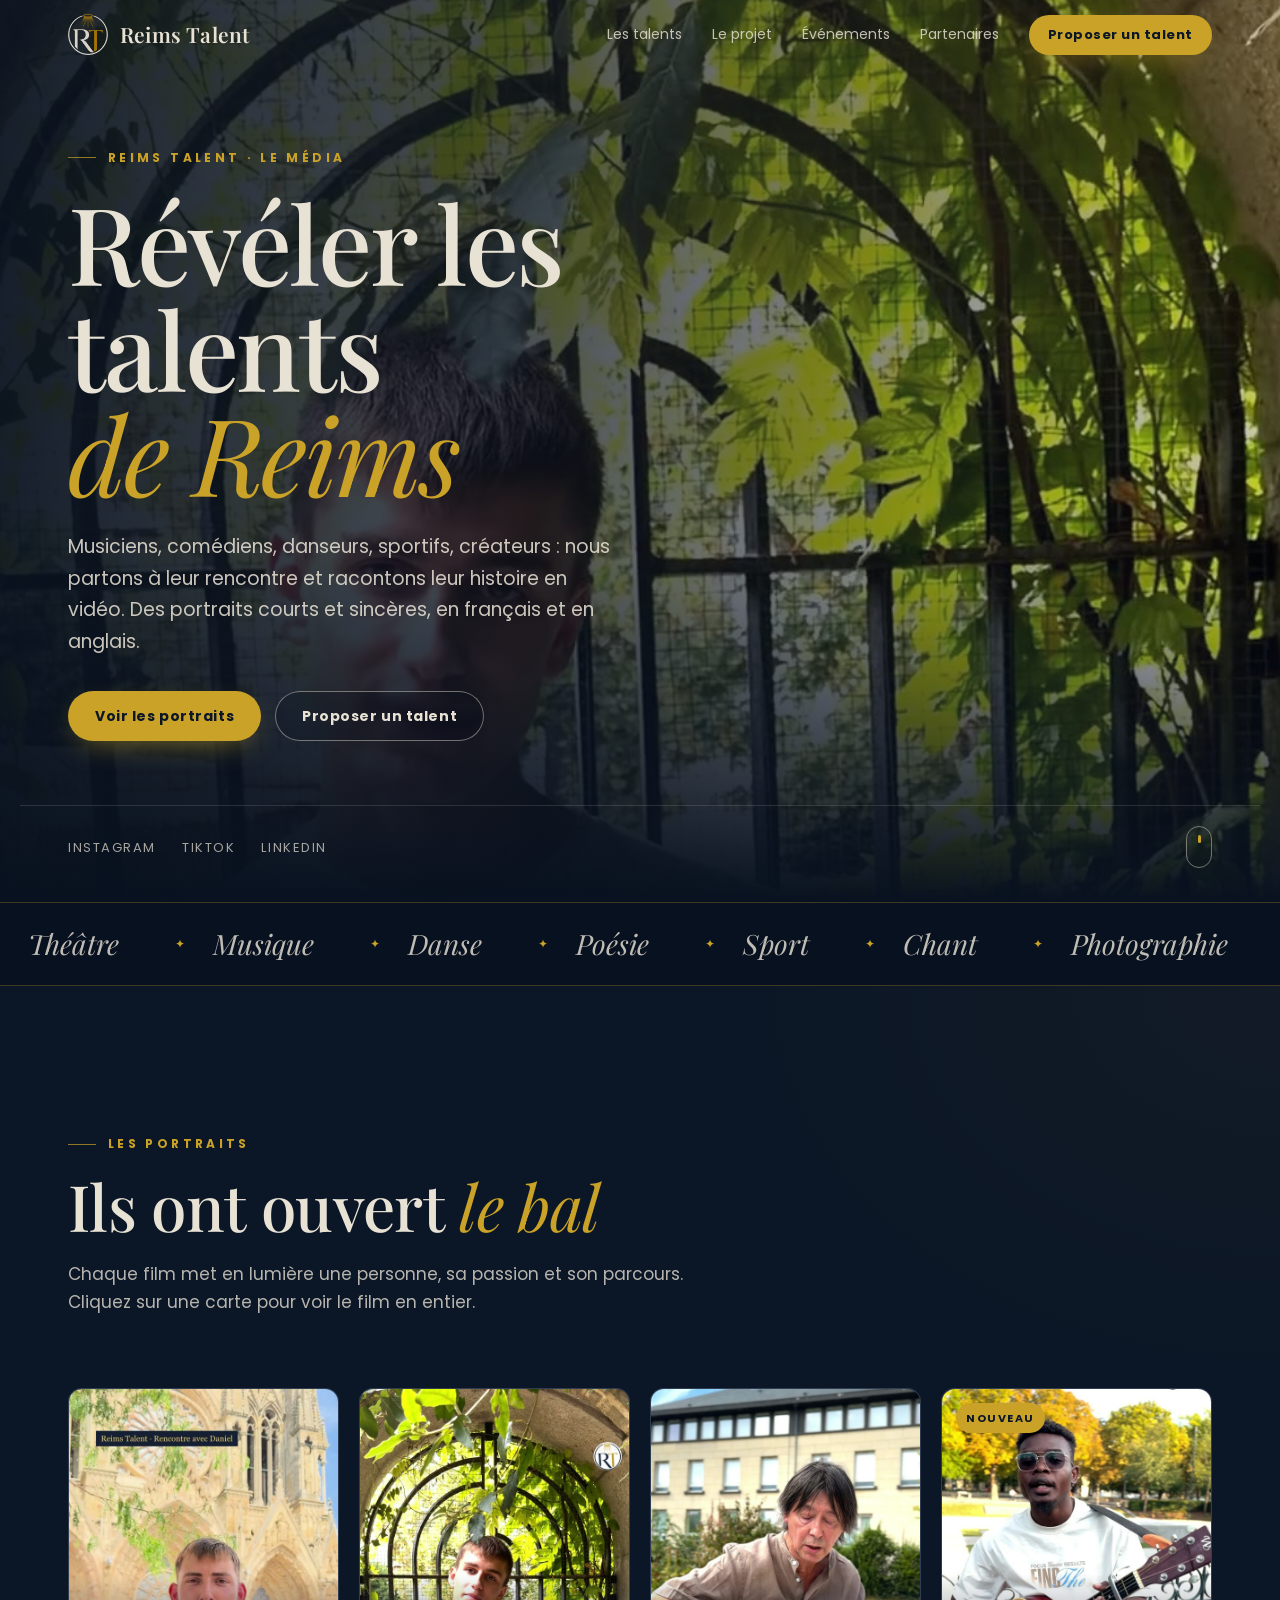
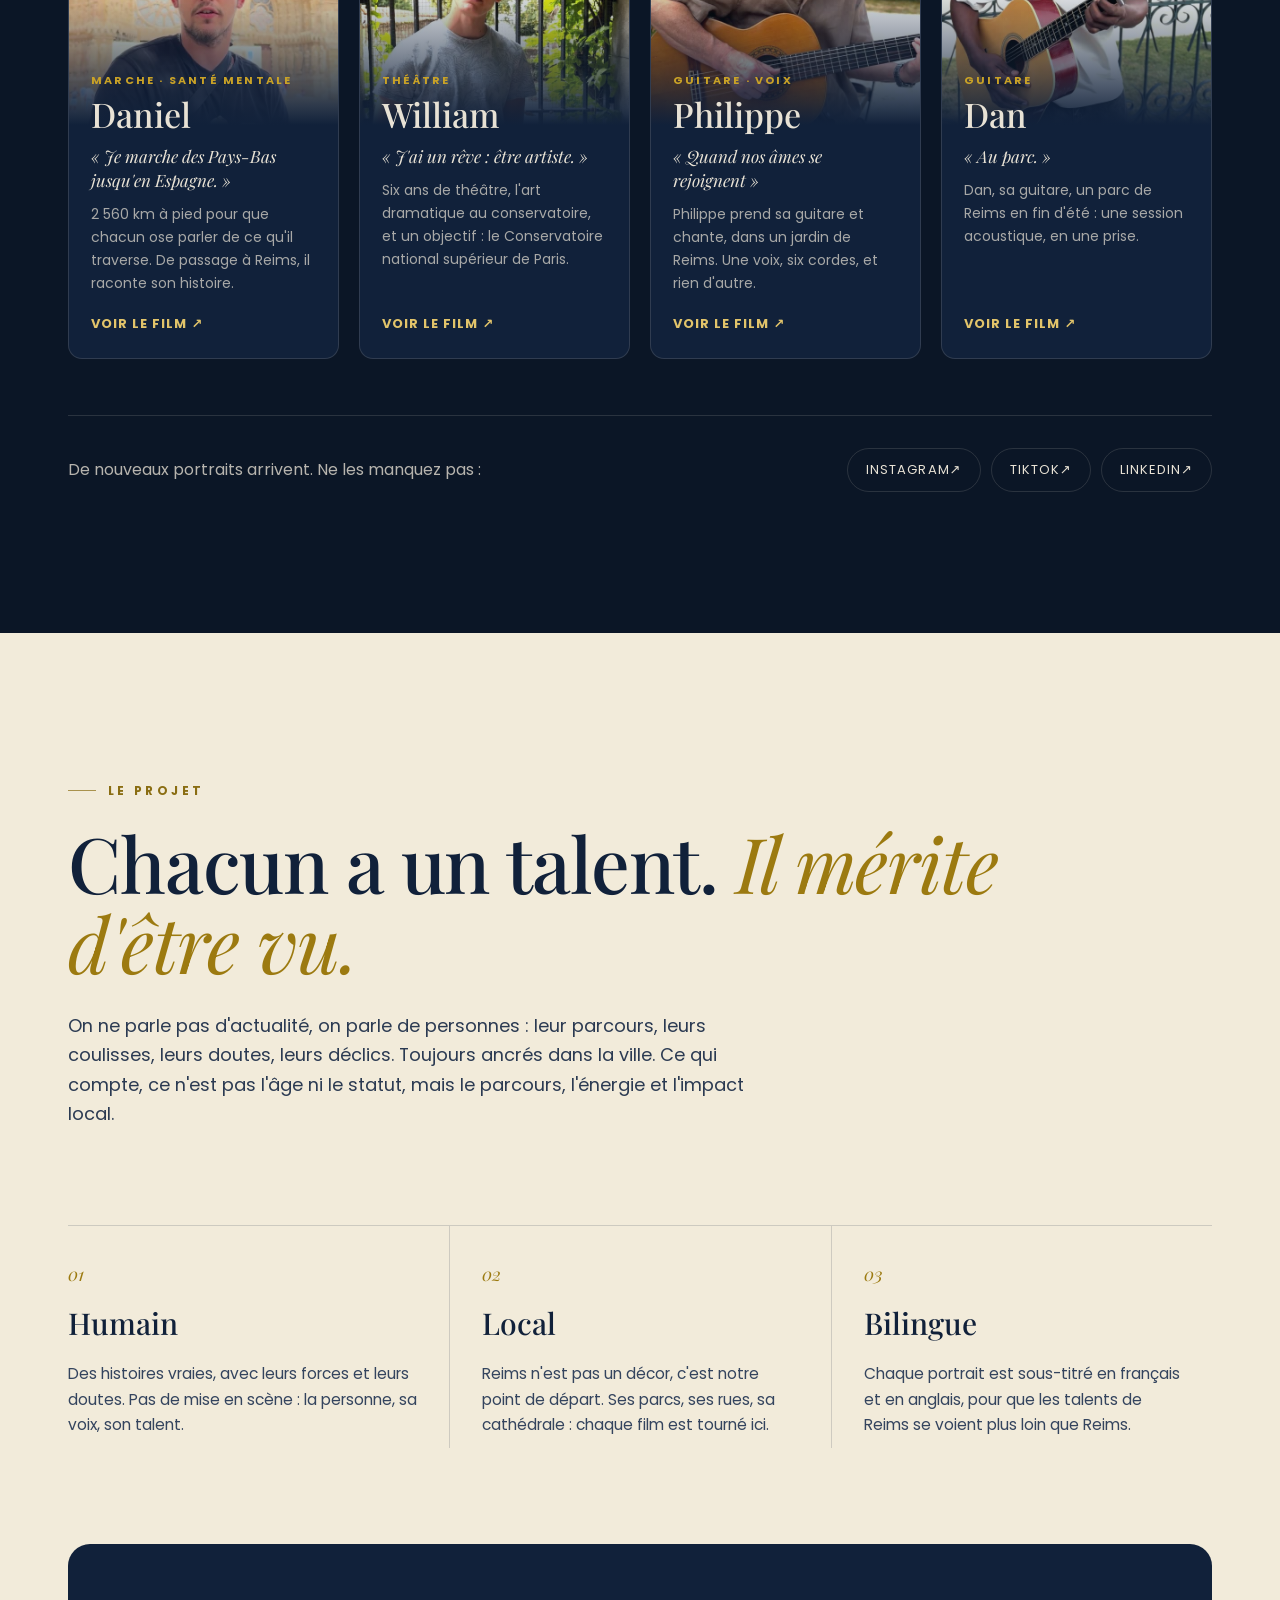
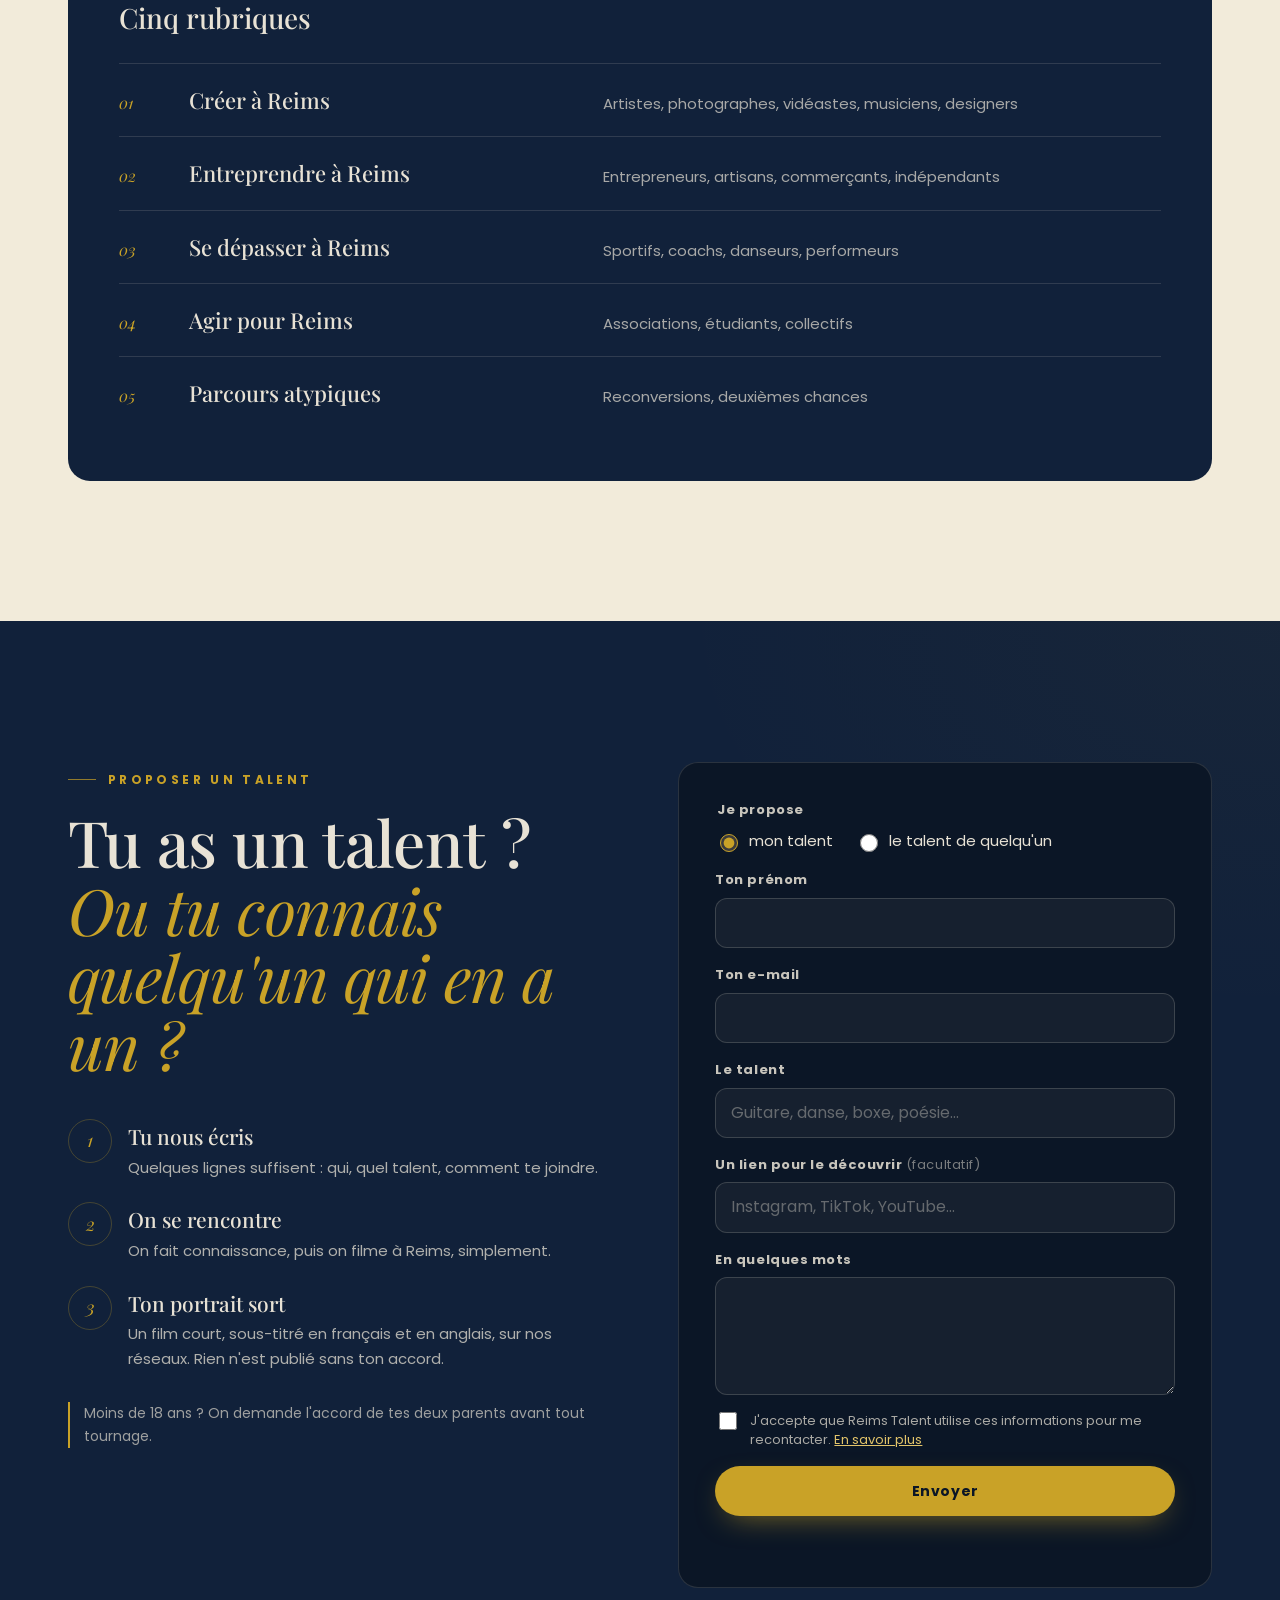
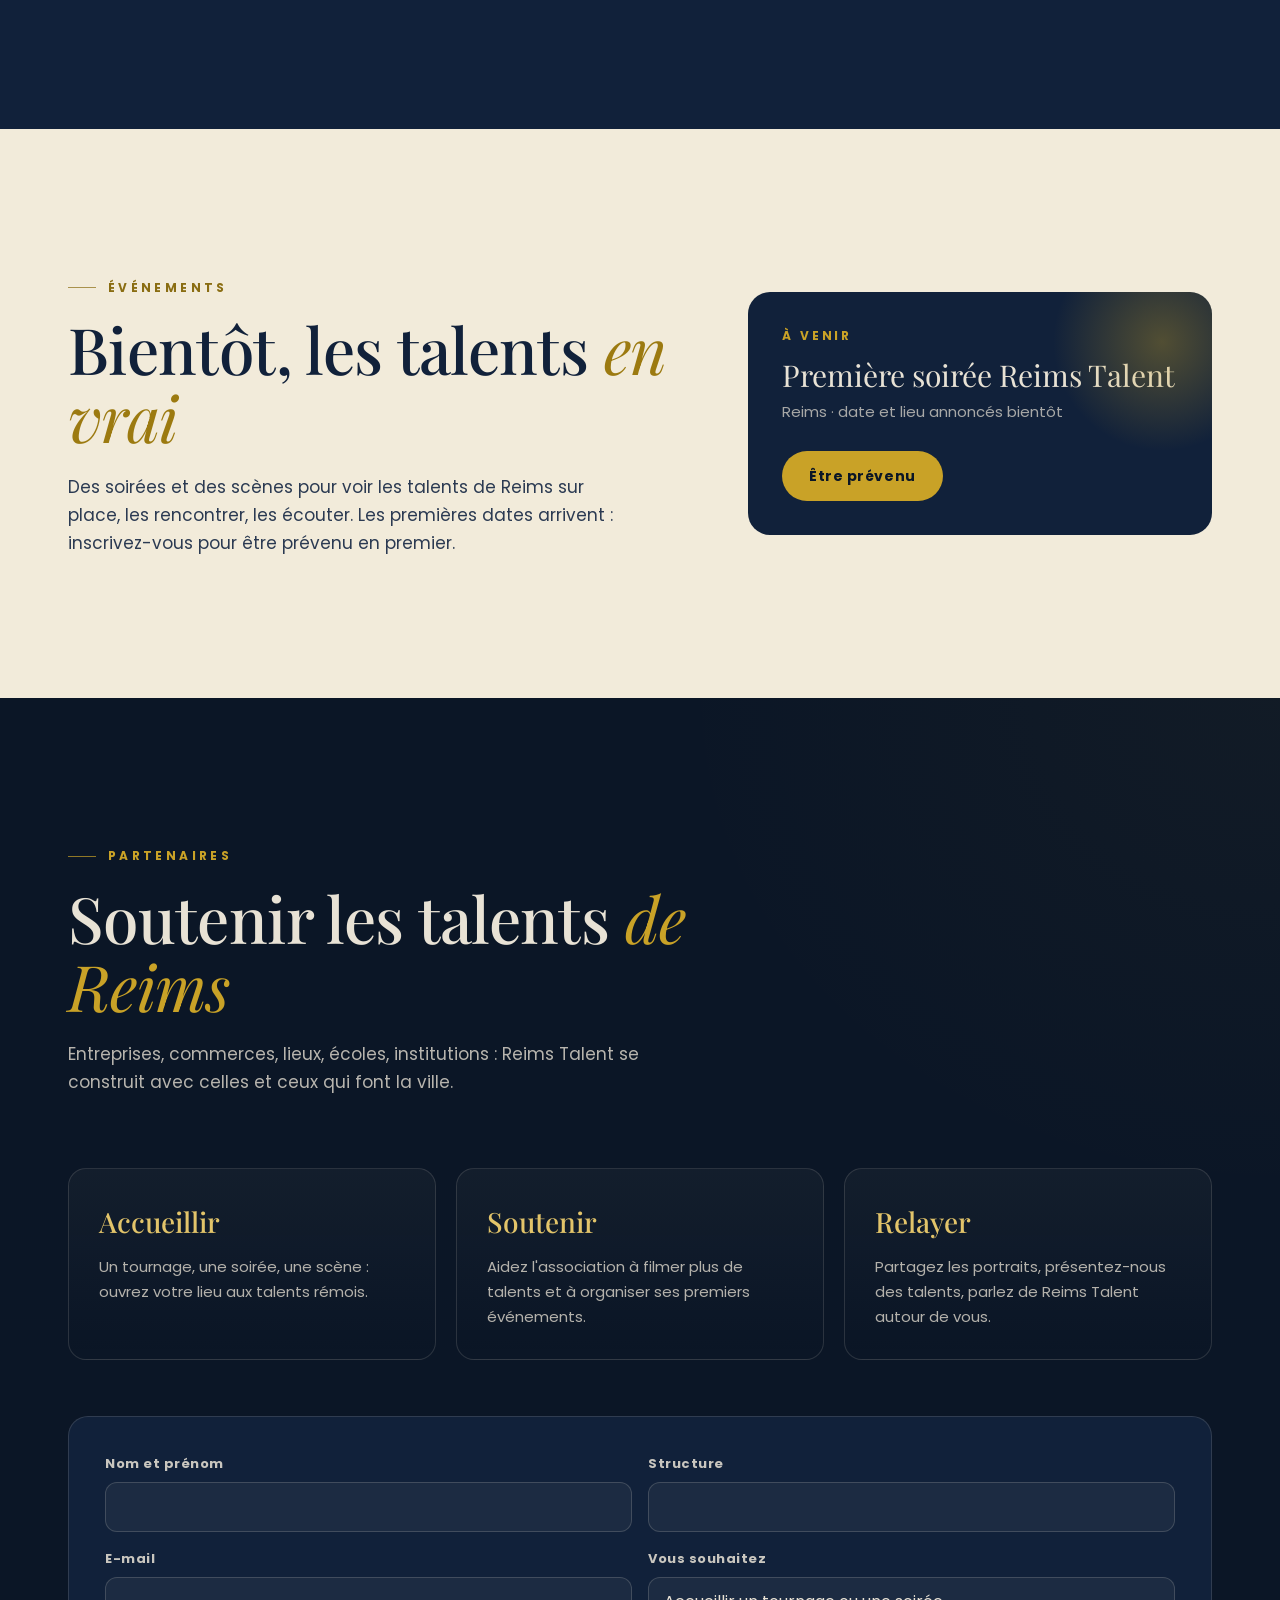
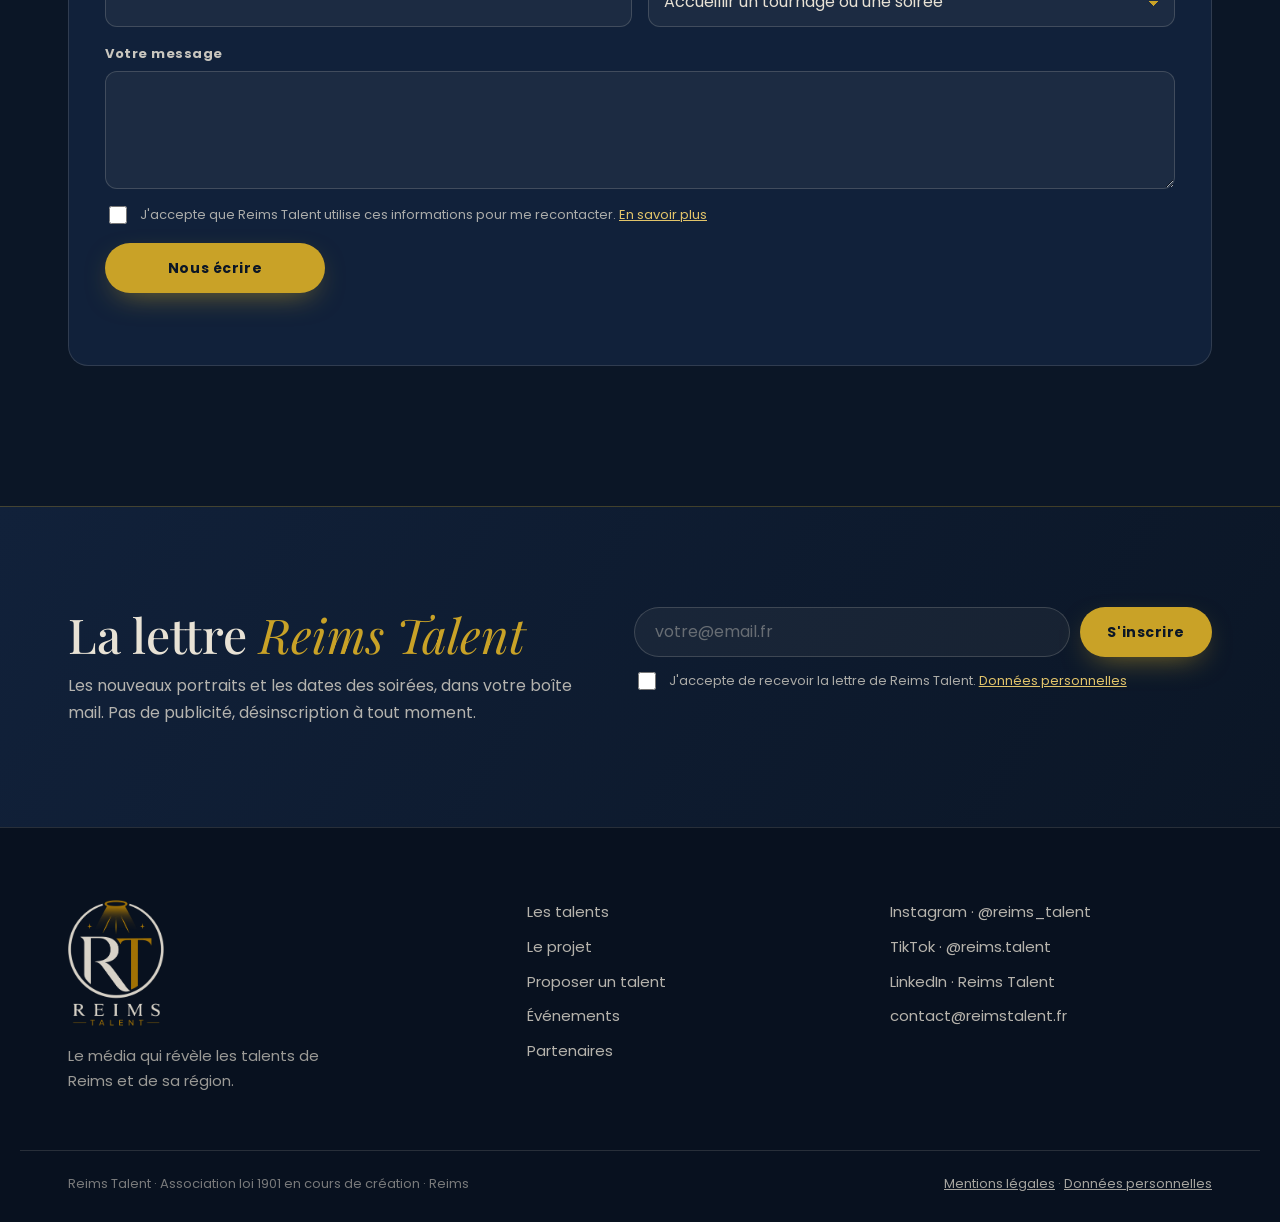
==== index.html @ 841d35b0 "Site Reims Talent : version GitHub Pages (formulaires Web3Forms)" ====
<!doctype html>
<html lang="fr" class="no-js">
<head>
  <meta charset="utf-8">
  <meta name="viewport" content="width=device-width, initial-scale=1, viewport-fit=cover">
  <title>Reims Talent · Le média qui révèle les talents de Reims</title>
  <meta name="description" content="Musiciens, comédiens, danseurs, sportifs, créateurs : Reims Talent raconte les talents de Reims en portraits vidéo courts et sincères, en français et en anglais.">
  <meta name="theme-color" content="#0B1626">
  <link rel="canonical" href="https://reimstalent.fr/">
  <link rel="icon" href="/favicon.ico" sizes="any">
  <link rel="icon" type="image/png" href="/assets/img/favicon-48.png">
  <link rel="apple-touch-icon" href="/apple-touch-icon.png">
  <link rel="manifest" href="/site.webmanifest">

  <meta property="og:type" content="website">
  <meta property="og:locale" content="fr_FR">
  <meta property="og:site_name" content="Reims Talent">
  <meta property="og:title" content="Reims Talent · Révéler les talents de Reims">
  <meta property="og:description" content="Des portraits vidéo courts et sincères des talents de Reims, en français et en anglais.">
  <meta property="og:url" content="https://reimstalent.fr/">
  <meta property="og:image" content="https://reimstalent.fr/assets/img/partage.jpg">
  <meta property="og:image:width" content="1200">
  <meta property="og:image:height" content="630">
  <meta name="twitter:card" content="summary_large_image">

  <link rel="preload" href="/assets/fonts/playfair.woff2" as="font" type="font/woff2" crossorigin>
  <link rel="preload" href="/assets/fonts/poppins-400.woff2" as="font" type="font/woff2" crossorigin>
  <link rel="stylesheet" href="/assets/css/site.css">

  <script type="application/ld+json">
  {
    "@context": "https://schema.org",
    "@type": "Organization",
    "name": "Reims Talent",
    "url": "https://reimstalent.fr/",
    "logo": "https://reimstalent.fr/assets/img/icone-512.png",
    "description": "Le média qui révèle les talents de Reims et de sa région, en portraits vidéo bilingues.",
    "email": "contact@reimstalent.fr",
    "address": { "@type": "PostalAddress", "addressLocality": "Reims", "addressRegion": "Grand Est", "addressCountry": "FR" },
    "sameAs": [
      "https://www.instagram.com/reims_talent/",
      "https://www.tiktok.com/@reims.talent",
      "https://www.linkedin.com/company/reims-talent/"
    ]
  }
  </script>
</head>
<body>
  <a class="evitement" href="#contenu">Aller au contenu</a>

  <!-- En-tête -->
  <header class="entete" data-entete>
    <div class="entete__barre">
      <a class="marque" href="#haut" aria-label="Reims Talent, retour en haut">
        <img src="/assets/img/monogramme.png" alt="" width="40" height="41">
        <span>Reims Talent</span>
      </a>
      <nav class="nav" id="nav" aria-label="Navigation principale">
        <a href="#talents">Les talents</a>
        <a href="#projet">Le projet</a>
        <a href="#evenements">Événements</a>
        <a href="#partenaires">Partenaires</a>
        <a class="bouton bouton--or bouton--petit" href="#proposer">Proposer un talent</a>
      </nav>
      <button class="burger" type="button" aria-controls="nav" aria-expanded="false" aria-label="Ouvrir le menu" data-burger>
        <span></span><span></span>
      </button>
    </div>
  </header>

  <main id="contenu">

    <!-- Accueil -->
    <section class="accueil" id="haut" aria-labelledby="titre-accueil">
      <div class="accueil__video" aria-hidden="true">
        <video data-accueil muted playsinline loop preload="metadata"
               poster="/assets/img/accueil.jpg"
               data-src-large="/assets/video/accueil.mp4"
               data-src-mobile="/assets/video/accueil-mobile.mp4"
               data-poster-mobile="/assets/img/accueil-mobile.jpg"></video>
      </div>
      <div class="accueil__voile" aria-hidden="true"></div>
      <div class="cadre accueil__contenu">
        <p class="surtitre apparition">Reims Talent · Le média</p>
        <h1 id="titre-accueil" class="accueil__titre apparition">Révéler les talents <em>de&nbsp;Reims</em></h1>
        <p class="accueil__chapo apparition">Musiciens, comédiens, danseurs, sportifs, créateurs&nbsp;: nous partons à leur rencontre et racontons leur histoire en vidéo. Des portraits courts et sincères, en français et en anglais.</p>
        <div class="accueil__actions apparition">
          <a class="bouton bouton--or" href="#talents">Voir les portraits</a>
          <a class="bouton bouton--contour" href="#proposer">Proposer un talent</a>
        </div>
      </div>
      <div class="cadre accueil__pied">
        <ul class="reseaux" aria-label="Nos réseaux">
          <li><a href="https://www.instagram.com/reims_talent/" target="_blank" rel="noopener">Instagram</a></li>
          <li><a href="https://www.tiktok.com/@reims.talent" target="_blank" rel="noopener">TikTok</a></li>
          <li><a href="https://www.linkedin.com/company/reims-talent/" target="_blank" rel="noopener">LinkedIn</a></li>
        </ul>
        <a class="defiler" href="#talents" aria-label="Descendre vers les portraits"><span></span></a>
      </div>
    </section>

    <!-- Bandeau des disciplines -->
    <div class="bandeau" aria-hidden="true">
      <div class="bandeau__piste">
        <span>Théâtre</span><span>Musique</span><span>Danse</span><span>Poésie</span><span>Sport</span><span>Chant</span><span>Photographie</span><span>Entrepreneuriat</span><span>Engagement</span><span>Parcours atypiques</span>
        <span>Théâtre</span><span>Musique</span><span>Danse</span><span>Poésie</span><span>Sport</span><span>Chant</span><span>Photographie</span><span>Entrepreneuriat</span><span>Engagement</span><span>Parcours atypiques</span>
      </div>
    </div>

    <!-- Les talents -->
    <section class="section section--nuit" id="talents" aria-labelledby="titre-talents">
      <div class="cadre">
        <header class="section__tete apparition">
          <p class="surtitre">Les portraits</p>
          <h2 id="titre-talents" class="titre">Ils ont ouvert <em>le bal</em></h2>
          <p class="section__chapo">Chaque film met en lumière une personne, sa passion et son parcours. Cliquez sur une carte pour voir le film en entier.</p>
        </header>

        <div class="talents">
          <article class="carte apparition">
            <a class="carte__lien" href="https://www.linkedin.com/feed/update/urn:li:activity:7521694579008389120/" target="_blank" rel="noopener" aria-label="Voir le portrait de Daniel">
              <div class="carte__media">
                <video muted playsinline loop preload="none" poster="/assets/img/daniel.jpg" data-carte>
                  <source src="/assets/video/daniel.mp4" type="video/mp4">
                </video>
              </div>
              <div class="carte__texte">
                <p class="carte__discipline">Marche · Santé mentale</p>
                <h3 class="carte__nom">Daniel</h3>
                <p class="carte__accroche">« Je marche des Pays-Bas jusqu'en Espagne. »</p>
                <p class="carte__resume">2 560 km à pied pour que chacun ose parler de ce qu'il traverse. De passage à Reims, il raconte son histoire.</p>
                <span class="carte__voir">Voir le film <span aria-hidden="true">↗</span></span>
              </div>
            </a>
          </article>

          <article class="carte apparition">
            <a class="carte__lien" href="https://www.linkedin.com/feed/update/urn:li:activity:7521697595224854529/" target="_blank" rel="noopener" aria-label="Voir le portrait de William">
              <div class="carte__media">
                <video muted playsinline loop preload="none" poster="/assets/img/william.jpg" data-carte>
                  <source src="/assets/video/william.mp4" type="video/mp4">
                </video>
              </div>
              <div class="carte__texte">
                <p class="carte__discipline">Théâtre</p>
                <h3 class="carte__nom">William</h3>
                <p class="carte__accroche">« J'ai un rêve&nbsp;: être artiste. »</p>
                <p class="carte__resume">Six ans de théâtre, l'art dramatique au conservatoire, et un objectif&nbsp;: le Conservatoire national supérieur de Paris.</p>
                <span class="carte__voir">Voir le film <span aria-hidden="true">↗</span></span>
              </div>
            </a>
          </article>

          <article class="carte apparition">
            <a class="carte__lien" href="https://www.linkedin.com/feed/update/urn:li:activity:7522004211216084992/" target="_blank" rel="noopener" aria-label="Voir le portrait de Philippe">
              <div class="carte__media">
                <video muted playsinline loop preload="none" poster="/assets/img/philippe.jpg" data-carte>
                  <source src="/assets/video/philippe.mp4" type="video/mp4">
                </video>
              </div>
              <div class="carte__texte">
                <p class="carte__discipline">Guitare · Voix</p>
                <h3 class="carte__nom">Philippe</h3>
                <p class="carte__accroche">« Quand nos âmes se rejoignent »</p>
                <p class="carte__resume">Philippe prend sa guitare et chante, dans un jardin de Reims. Une voix, six cordes, et rien d'autre.</p>
                <span class="carte__voir">Voir le film <span aria-hidden="true">↗</span></span>
              </div>
            </a>
          </article>

          <article class="carte apparition">
            <a class="carte__lien" href="https://www.instagram.com/reims_talent/" target="_blank" rel="noopener" aria-label="Voir le portrait de Dan sur Instagram">
              <div class="carte__media">
                <video muted playsinline loop preload="none" poster="/assets/img/dan.jpg" data-carte>
                  <source src="/assets/video/dan.mp4" type="video/mp4">
                </video>
                <span class="carte__badge">Nouveau</span>
              </div>
              <div class="carte__texte">
                <p class="carte__discipline">Guitare</p>
                <h3 class="carte__nom">Dan</h3>
                <p class="carte__accroche">« Au parc. »</p>
                <p class="carte__resume">Dan, sa guitare, un parc de Reims en fin d'été&nbsp;: une session acoustique, en une prise.</p>
                <span class="carte__voir">Voir le film <span aria-hidden="true">↗</span></span>
              </div>
            </a>
          </article>
        </div>

        <div class="suite apparition">
          <p>De nouveaux portraits arrivent. Ne les manquez pas&nbsp;:</p>
          <ul class="reseaux reseaux--boutons">
            <li><a href="https://www.instagram.com/reims_talent/" target="_blank" rel="noopener">Instagram <span aria-hidden="true">↗</span></a></li>
            <li><a href="https://www.tiktok.com/@reims.talent" target="_blank" rel="noopener">TikTok <span aria-hidden="true">↗</span></a></li>
            <li><a href="https://www.linkedin.com/company/reims-talent/" target="_blank" rel="noopener">LinkedIn <span aria-hidden="true">↗</span></a></li>
          </ul>
        </div>
      </div>
    </section>

    <!-- Le projet -->
    <section class="section section--creme" id="projet" aria-labelledby="titre-projet">
      <div class="cadre">
        <div class="manifeste apparition">
          <p class="surtitre surtitre--fonce">Le projet</p>
          <h2 id="titre-projet" class="manifeste__citation">Chacun a un talent. <em>Il mérite d'être vu.</em></h2>
          <p class="manifeste__texte">On ne parle pas d'actualité, on parle de personnes&nbsp;: leur parcours, leurs coulisses, leurs doutes, leurs déclics. Toujours ancrés dans la ville. Ce qui compte, ce n'est pas l'âge ni le statut, mais le parcours, l'énergie et l'impact local.</p>
        </div>

        <div class="piliers">
          <div class="pilier apparition">
            <span class="pilier__num">01</span>
            <h3>Humain</h3>
            <p>Des histoires vraies, avec leurs forces et leurs doutes. Pas de mise en scène&nbsp;: la personne, sa voix, son talent.</p>
          </div>
          <div class="pilier apparition">
            <span class="pilier__num">02</span>
            <h3>Local</h3>
            <p>Reims n'est pas un décor, c'est notre point de départ. Ses parcs, ses rues, sa cathédrale&nbsp;: chaque film est tourné ici.</p>
          </div>
          <div class="pilier apparition">
            <span class="pilier__num">03</span>
            <h3>Bilingue</h3>
            <p>Chaque portrait est sous-titré en français et en anglais, pour que les talents de Reims se voient plus loin que Reims.</p>
          </div>
        </div>

        <div class="rubriques apparition">
          <h3 class="rubriques__titre">Cinq rubriques</h3>
          <ol>
            <li><strong>Créer à Reims</strong><span>Artistes, photographes, vidéastes, musiciens, designers</span></li>
            <li><strong>Entreprendre à Reims</strong><span>Entrepreneurs, artisans, commerçants, indépendants</span></li>
            <li><strong>Se dépasser à Reims</strong><span>Sportifs, coachs, danseurs, performeurs</span></li>
            <li><strong>Agir pour Reims</strong><span>Associations, étudiants, collectifs</span></li>
            <li><strong>Parcours atypiques</strong><span>Reconversions, deuxièmes chances</span></li>
          </ol>
        </div>
      </div>
    </section>

    <!-- Proposer un talent -->
    <section class="section section--marine" id="proposer" aria-labelledby="titre-proposer">
      <div class="cadre deux-colonnes">
        <div class="apparition">
          <p class="surtitre">Proposer un talent</p>
          <h2 id="titre-proposer" class="titre">Tu as un talent&nbsp;? <em>Ou tu connais quelqu'un qui en a un&nbsp;?</em></h2>
          <ol class="etapes">
            <li><span>1</span><div><strong>Tu nous écris</strong><p>Quelques lignes suffisent&nbsp;: qui, quel talent, comment te joindre.</p></div></li>
            <li><span>2</span><div><strong>On se rencontre</strong><p>On fait connaissance, puis on filme à Reims, simplement.</p></div></li>
            <li><span>3</span><div><strong>Ton portrait sort</strong><p>Un film court, sous-titré en français et en anglais, sur nos réseaux. Rien n'est publié sans ton accord.</p></div></li>
          </ol>
          <p class="note">Moins de 18&nbsp;ans&nbsp;? On demande l'accord de tes deux parents avant tout tournage.</p>
        </div>

        <form class="formulaire apparition" action="https://api.web3forms.com/submit" method="post" data-formulaire data-merci="Merci, c'est bien reçu. On revient vers toi très vite." novalidate>
          <input type="hidden" name="formulaire" value="talent">
          <input type="hidden" name="access_key" value="CLE-WEB3FORMS-A-POSER">
          <input type="hidden" name="subject" value="Nouveau talent proposé sur reimstalent.fr">
          <input type="hidden" name="from_name" value="reimstalent.fr">
          <div class="piege" aria-hidden="true"><label>Ne pas remplir <input type="text" name="botcheck" tabindex="-1" autocomplete="off"></label></div>

          <fieldset class="choix">
            <legend>Je propose</legend>
            <label><input type="radio" name="qui" value="moi" checked> mon talent</label>
            <label><input type="radio" name="qui" value="quelqu'un"> le talent de quelqu'un</label>
          </fieldset>
          <div class="champ">
            <label for="t-prenom">Ton prénom</label>
            <input id="t-prenom" name="prenom" type="text" autocomplete="given-name" required maxlength="60">
          </div>
          <div class="champ">
            <label for="t-email">Ton e-mail</label>
            <input id="t-email" name="email" type="email" autocomplete="email" required maxlength="120">
          </div>
          <div class="champ">
            <label for="t-talent">Le talent</label>
            <input id="t-talent" name="talent" type="text" placeholder="Guitare, danse, boxe, poésie…" required maxlength="120">
          </div>
          <div class="champ">
            <label for="t-lien">Un lien pour le découvrir <span class="facultatif">(facultatif)</span></label>
            <input id="t-lien" name="lien" type="url" placeholder="Instagram, TikTok, YouTube…" maxlength="300">
          </div>
          <div class="champ">
            <label for="t-message">En quelques mots</label>
            <textarea id="t-message" name="message" rows="4" required maxlength="2000"></textarea>
          </div>
          <label class="accord"><input type="checkbox" name="accord" value="oui" required> <span>J'accepte que Reims Talent utilise ces informations pour me recontacter. <a href="/confidentialite.html">En savoir plus</a></span></label>
          <button class="bouton bouton--or bouton--plein" type="submit">Envoyer</button>
          <p class="formulaire__etat" role="status" aria-live="polite"></p>
        </form>
      </div>
    </section>

    <!-- Événements -->
    <section class="section section--creme" id="evenements" aria-labelledby="titre-evenements">
      <div class="cadre evenements apparition">
        <div>
          <p class="surtitre surtitre--fonce">Événements</p>
          <h2 id="titre-evenements" class="titre titre--fonce">Bientôt, les talents <em>en vrai</em></h2>
          <p class="evenements__texte">Des soirées et des scènes pour voir les talents de Reims sur place, les rencontrer, les écouter. Les premières dates arrivent&nbsp;: inscrivez-vous pour être prévenu en premier.</p>
        </div>
        <div class="evenements__carte">
          <p class="evenements__date">À venir</p>
          <p class="evenements__nom">Première soirée Reims Talent</p>
          <p class="evenements__lieu">Reims · date et lieu annoncés bientôt</p>
          <a class="bouton bouton--marine" href="#lettre">Être prévenu</a>
        </div>
      </div>
    </section>

    <!-- Partenaires -->
    <section class="section section--nuit" id="partenaires" aria-labelledby="titre-partenaires">
      <div class="cadre">
        <header class="section__tete apparition">
          <p class="surtitre">Partenaires</p>
          <h2 id="titre-partenaires" class="titre">Soutenir les talents <em>de Reims</em></h2>
          <p class="section__chapo">Entreprises, commerces, lieux, écoles, institutions&nbsp;: Reims Talent se construit avec celles et ceux qui font la ville.</p>
        </header>
        <div class="soutiens">
          <div class="soutien apparition">
            <h3>Accueillir</h3>
            <p>Un tournage, une soirée, une scène&nbsp;: ouvrez votre lieu aux talents rémois.</p>
          </div>
          <div class="soutien apparition">
            <h3>Soutenir</h3>
            <p>Aidez l'association à filmer plus de talents et à organiser ses premiers événements.</p>
          </div>
          <div class="soutien apparition">
            <h3>Relayer</h3>
            <p>Partagez les portraits, présentez-nous des talents, parlez de Reims Talent autour de vous.</p>
          </div>
        </div>

        <form class="formulaire formulaire--large apparition" action="https://api.web3forms.com/submit" method="post" data-formulaire data-merci="Merci, votre message est bien arrivé. Nous vous répondons rapidement." novalidate>
          <input type="hidden" name="formulaire" value="partenaire">
          <input type="hidden" name="access_key" value="CLE-WEB3FORMS-A-POSER">
          <input type="hidden" name="subject" value="Nouveau message partenaire sur reimstalent.fr">
          <input type="hidden" name="from_name" value="reimstalent.fr">
          <div class="piege" aria-hidden="true"><label>Ne pas remplir <input type="text" name="botcheck" tabindex="-1" autocomplete="off"></label></div>
          <div class="grille-champs">
            <div class="champ">
              <label for="p-nom">Nom et prénom</label>
              <input id="p-nom" name="nom" type="text" autocomplete="name" required maxlength="100">
            </div>
            <div class="champ">
              <label for="p-structure">Structure</label>
              <input id="p-structure" name="structure" type="text" autocomplete="organization" required maxlength="120">
            </div>
            <div class="champ">
              <label for="p-email">E-mail</label>
              <input id="p-email" name="email" type="email" autocomplete="email" required maxlength="120">
            </div>
            <div class="champ">
              <label for="p-soutien">Vous souhaitez</label>
              <select id="p-soutien" name="soutien">
                <option>Accueillir un tournage ou une soirée</option>
                <option>Soutenir l'association</option>
                <option>Relayer, présenter des talents</option>
                <option>Autre chose</option>
              </select>
            </div>
          </div>
          <div class="champ">
            <label for="p-message">Votre message</label>
            <textarea id="p-message" name="message" rows="4" required maxlength="2000"></textarea>
          </div>
          <label class="accord"><input type="checkbox" name="accord" value="oui" required> <span>J'accepte que Reims Talent utilise ces informations pour me recontacter. <a href="/confidentialite.html">En savoir plus</a></span></label>
          <button class="bouton bouton--or" type="submit">Nous écrire</button>
          <p class="formulaire__etat" role="status" aria-live="polite"></p>
        </form>
      </div>
    </section>

    <!-- Lettre d'information -->
    <section class="lettre" id="lettre" aria-labelledby="titre-lettre">
      <div class="cadre lettre__cadre apparition">
        <div>
          <h2 id="titre-lettre" class="lettre__titre">La lettre <em>Reims Talent</em></h2>
          <p>Les nouveaux portraits et les dates des soirées, dans votre boîte mail. Pas de publicité, désinscription à tout moment.</p>
        </div>
        <form class="lettre__form" action="https://api.web3forms.com/submit" method="post" data-formulaire data-merci="Merci, vous êtes inscrit à la lettre Reims Talent." novalidate>
          <input type="hidden" name="formulaire" value="lettre">
          <input type="hidden" name="access_key" value="CLE-WEB3FORMS-A-POSER">
          <input type="hidden" name="subject" value="Nouvelle inscription à la lettre Reims Talent">
          <input type="hidden" name="from_name" value="reimstalent.fr">
          <div class="piege" aria-hidden="true"><label>Ne pas remplir <input type="text" name="botcheck" tabindex="-1" autocomplete="off"></label></div>
          <div class="lettre__ligne">
            <label class="visuellement-cache" for="l-email">Votre e-mail</label>
            <input id="l-email" name="email" type="email" autocomplete="email" placeholder="votre@email.fr" required maxlength="120">
            <button class="bouton bouton--or" type="submit">S'inscrire</button>
          </div>
          <label class="accord"><input type="checkbox" name="accord" value="oui" required> <span>J'accepte de recevoir la lettre de Reims Talent. <a href="/confidentialite.html">Données personnelles</a></span></label>
          <p class="formulaire__etat" role="status" aria-live="polite"></p>
        </form>
      </div>
    </section>
  </main>

  <footer class="pied">
    <div class="cadre pied__grille">
      <div class="pied__marque">
        <img src="/assets/img/logo-clair.png" alt="Reims Talent" width="110" height="145" loading="lazy">
        <p>Le média qui révèle les talents de Reims et de sa région.</p>
      </div>
      <nav class="pied__liens" aria-label="Plan du site">
        <a href="#talents">Les talents</a>
        <a href="#projet">Le projet</a>
        <a href="#proposer">Proposer un talent</a>
        <a href="#evenements">Événements</a>
        <a href="#partenaires">Partenaires</a>
      </nav>
      <div class="pied__liens">
        <a href="https://www.instagram.com/reims_talent/" target="_blank" rel="noopener">Instagram · @reims_talent</a>
        <a href="https://www.tiktok.com/@reims.talent" target="_blank" rel="noopener">TikTok · @reims.talent</a>
        <a href="https://www.linkedin.com/company/reims-talent/" target="_blank" rel="noopener">LinkedIn · Reims Talent</a>
        <a href="mailto:contact@reimstalent.fr">contact@reimstalent.fr</a>
      </div>
    </div>
    <div class="cadre pied__bas">
      <p>Reims Talent · Association loi 1901 en cours de création · Reims</p>
      <p><a href="/mentions-legales.html">Mentions légales</a> · <a href="/confidentialite.html">Données personnelles</a></p>
    </div>
  </footer>

  <script src="/assets/js/site.js" defer></script>
</body>
</html>
---- assets/css/site.css ----
/* Reims Talent · reimstalent.fr
   Charte : marine #11213A, or #C9A227, ivoire #E8E2D5. Playfair Display (titres), Poppins (texte). */

@font-face { font-family: "Playfair Display"; src: url("../fonts/playfair.woff2") format("woff2"); font-weight: 400 900; font-style: normal; font-display: swap; }
@font-face { font-family: "Playfair Display"; src: url("../fonts/playfair-italique.woff2") format("woff2"); font-weight: 400 900; font-style: italic; font-display: swap; }
@font-face { font-family: "Poppins"; src: url("../fonts/poppins-400.woff2") format("woff2"); font-weight: 400; font-display: swap; }
@font-face { font-family: "Poppins"; src: url("../fonts/poppins-700.woff2") format("woff2"); font-weight: 700; font-display: swap; }

:root {
  --nuit: #08111F;
  --marine-profond: #0B1626;
  --marine: #11213A;
  --marine-clair: #1B3050;
  --or: #C9A227;
  --or-clair: #E2C46A;
  --ivoire: #E8E2D5;
  --creme: #F2EBDA;
  --encre: #0A0A0A;
  --gris: #A9B0BC;
  --filet: rgba(201, 162, 39, .28);
  --filet-clair: rgba(232, 226, 213, .14);

  --serif: "Playfair Display", Georgia, "Times New Roman", serif;
  --sans: "Poppins", system-ui, -apple-system, "Segoe UI", sans-serif;

  --gouttiere: clamp(16px, 4vw, 48px);
  --largeur: 1240px;
  --rayon: 14px;
  --ease: cubic-bezier(.2, .7, .2, 1);
}

*, *::before, *::after { box-sizing: border-box; }
html { scroll-behavior: smooth; -webkit-text-size-adjust: 100%; }
body {
  margin: 0;
  background: var(--marine-profond);
  color: var(--ivoire);
  font-family: var(--sans);
  font-size: 16px;
  line-height: 1.65;
  -webkit-font-smoothing: antialiased;
  overflow-x: hidden;
}
img, video { display: block; max-width: 100%; }
a { color: inherit; }
h1, h2, h3 { margin: 0; font-weight: 700; }
p { margin: 0; }
em { font-style: italic; }

:focus-visible { outline: 2px solid var(--or); outline-offset: 3px; border-radius: 4px; }

.evitement { position: absolute; left: -999px; top: 8px; z-index: 100; background: var(--or); color: var(--marine-profond); padding: 8px 14px; border-radius: 8px; font-weight: 700; }
.evitement:focus { left: 8px; }
.visuellement-cache { position: absolute; width: 1px; height: 1px; overflow: hidden; clip: rect(0 0 0 0); white-space: nowrap; }

.cadre { width: 100%; max-width: var(--largeur); margin: 0 auto; padding: 0 var(--gouttiere); }

/* Typographie */
.surtitre {
  font-size: 12px; font-weight: 700; letter-spacing: .28em; text-transform: uppercase;
  color: var(--or); display: inline-flex; align-items: center; gap: 12px;
}
.surtitre::before { content: ""; width: 28px; height: 1px; background: currentColor; opacity: .7; }
.surtitre--fonce { color: #8A6D12; }
.titre {
  font-family: var(--serif); font-weight: 500;
  font-size: clamp(34px, 5.2vw, 64px); line-height: 1.06; letter-spacing: -.01em;
  margin-top: 18px;
}
.titre em, .manifeste__citation em, .accueil__titre em, .lettre__titre em { color: var(--or); font-weight: 400; }
.titre--fonce { color: var(--marine); }
.titre--fonce em { color: #9C7A10; }

/* Boutons */
.bouton {
  display: inline-flex; align-items: center; justify-content: center; gap: 10px;
  min-height: 50px; padding: 0 26px; border-radius: 999px;
  font: 700 14px/1 var(--sans); letter-spacing: .04em; text-decoration: none;
  border: 1px solid transparent; cursor: pointer;
  transition: transform .25s var(--ease), background .25s, color .25s, border-color .25s, box-shadow .25s;
}
.bouton:hover { transform: translateY(-2px); }
.bouton--or { background: var(--or); color: var(--marine-profond); box-shadow: 0 10px 30px -12px rgba(201, 162, 39, .7); }
.bouton--or:hover { background: var(--or-clair); }
.bouton--contour { border-color: rgba(232, 226, 213, .45); color: var(--ivoire); background: rgba(8, 17, 31, .25); backdrop-filter: blur(6px); }
.bouton--contour:hover { border-color: var(--or); color: var(--or-clair); }
.bouton--marine { background: var(--marine); color: var(--ivoire); }
.bouton--marine:hover { background: var(--marine-clair); }
.bouton--petit { min-height: 40px; padding: 0 18px; font-size: 13px; }
.bouton--plein { width: 100%; }

/* En-tête */
.entete {
  position: fixed; inset: 0 0 auto; z-index: 50;
  transition: background .35s, border-color .35s, backdrop-filter .35s;
  border-bottom: 1px solid transparent;
}
.entete.est-collee { background: rgba(8, 17, 31, .82); backdrop-filter: blur(14px) saturate(1.2); border-bottom-color: var(--filet-clair); }
.entete__barre {
  max-width: var(--largeur); margin: 0 auto; padding: 14px var(--gouttiere);
  display: flex; align-items: center; justify-content: space-between; gap: 24px;
}
.marque { display: inline-flex; align-items: center; gap: 12px; text-decoration: none; }
.marque img { width: 40px; height: auto; }
.marque span { font-family: var(--serif); font-size: 21px; font-weight: 600; letter-spacing: .01em; }
.nav { display: flex; align-items: center; gap: 30px; }
.nav a:not(.bouton) { font-size: 14px; text-decoration: none; color: rgba(232, 226, 213, .82); position: relative; }
.nav a:not(.bouton)::after { content: ""; position: absolute; left: 0; right: 100%; bottom: -6px; height: 1px; background: var(--or); transition: right .3s var(--ease); }
.nav a:not(.bouton):hover { color: var(--ivoire); }
.nav a:not(.bouton):hover::after { right: 0; }
.burger { display: none; width: 44px; height: 44px; border: 0; background: transparent; padding: 10px; cursor: pointer; }
.burger span { display: block; height: 2px; background: var(--ivoire); margin: 6px 0; transition: transform .3s var(--ease); }
.burger[aria-expanded="true"] span:first-child { transform: translateY(4px) rotate(45deg); }
.burger[aria-expanded="true"] span:last-child { transform: translateY(-4px) rotate(-45deg); }

/* Accueil */
.accueil { position: relative; min-height: 100svh; display: flex; flex-direction: column; justify-content: flex-end; isolation: isolate; overflow: hidden; }
.accueil__video { position: absolute; inset: 0; z-index: -2; background: var(--marine-profond) url("../img/accueil.jpg") center/cover; }
.accueil__video video { width: 100%; height: 100%; object-fit: cover; transform: scale(1.04); animation: respiration 18s ease-in-out infinite alternate; }
@keyframes respiration { to { transform: scale(1.1); } }
.accueil__voile {
  position: absolute; inset: 0; z-index: -1;
  background:
    linear-gradient(90deg, rgba(8, 17, 31, .94) 0%, rgba(8, 17, 31, .72) 42%, rgba(8, 17, 31, .2) 100%),
    linear-gradient(0deg, rgba(8, 17, 31, 1) 0%, rgba(8, 17, 31, 0) 38%),
    radial-gradient(120% 80% at 80% 10%, rgba(201, 162, 39, .14), transparent 60%);
}
.accueil__contenu { padding-top: 140px; padding-bottom: 40px; }
.accueil__titre {
  font-family: var(--serif); font-weight: 500;
  font-size: clamp(46px, 8.4vw, 116px); line-height: .98; letter-spacing: -.02em;
  margin: 22px 0 26px; max-width: 11ch;
}
.accueil__chapo { font-size: clamp(16px, 1.5vw, 19px); max-width: 560px; color: rgba(232, 226, 213, .86); }
.accueil__actions { display: flex; flex-wrap: wrap; gap: 14px; margin-top: 34px; }
.accueil__pied { display: flex; align-items: center; justify-content: space-between; padding-bottom: 34px; padding-top: 20px; border-top: 1px solid var(--filet-clair); margin-top: 24px; }
.reseaux { list-style: none; margin: 0; padding: 0; display: flex; flex-wrap: wrap; gap: 26px; }
.reseaux a { font-size: 13px; letter-spacing: .12em; text-transform: uppercase; text-decoration: none; color: rgba(232, 226, 213, .7); }
.reseaux a:hover { color: var(--or-clair); }
.defiler { width: 26px; height: 42px; border: 1px solid rgba(232, 226, 213, .45); border-radius: 20px; position: relative; }
.defiler span { position: absolute; left: 50%; top: 8px; width: 3px; height: 8px; margin-left: -1.5px; border-radius: 2px; background: var(--or); animation: defiler 1.8s var(--ease) infinite; }
@keyframes defiler { 0% { opacity: 0; transform: translateY(0); } 30% { opacity: 1; } 100% { opacity: 0; transform: translateY(14px); } }

/* Bandeau */
.bandeau { background: var(--nuit); border-top: 1px solid var(--filet); border-bottom: 1px solid var(--filet); overflow: hidden; padding: 18px 0; }
.bandeau__piste { display: flex; width: max-content; animation: bandeau 48s linear infinite; }
.bandeau__piste span { font-family: var(--serif); font-style: italic; font-size: clamp(20px, 2.4vw, 28px); color: rgba(232, 226, 213, .82); padding: 0 28px; white-space: nowrap; display: inline-flex; align-items: center; gap: 56px; }
.bandeau__piste span::after { content: "✦"; font-style: normal; font-size: 12px; color: var(--or); margin-right: -28px; }
@keyframes bandeau { to { transform: translateX(-50%); } }

/* Sections */
section[id] { scroll-margin-top: 64px; }
.section { padding: clamp(80px, 11vw, 150px) 0; position: relative; }
.section--nuit { background: var(--marine-profond); }
.section--marine { background: var(--marine); }
.section--creme { background: var(--creme); color: var(--marine); }
.section__tete { max-width: 760px; margin-bottom: clamp(44px, 6vw, 72px); }
.section__chapo { margin-top: 20px; font-size: 17px; color: rgba(232, 226, 213, .78); max-width: 620px; }

/* Grain discret sur les sections sombres */
.section--nuit::before, .section--marine::before {
  content: ""; position: absolute; inset: 0; pointer-events: none; opacity: .5;
  background: radial-gradient(80% 60% at 100% 0%, rgba(201, 162, 39, .07), transparent 60%);
}

/* Talents */
.talents { display: grid; grid-template-columns: repeat(4, 1fr); gap: 20px; }
.carte { position: relative; }
.carte__lien { display: flex; flex-direction: column; height: 100%; text-decoration: none; border-radius: var(--rayon); overflow: hidden; background: var(--marine); border: 1px solid var(--filet-clair); transition: transform .45s var(--ease), border-color .45s, box-shadow .45s; }
.carte__lien:hover { transform: translateY(-6px); border-color: var(--filet); box-shadow: 0 30px 60px -30px rgba(0, 0, 0, .8); }
.carte__media { position: relative; aspect-ratio: 4 / 5; overflow: hidden; background: var(--nuit); }
.carte__media video { width: 100%; height: 100%; object-fit: cover; transition: transform .8s var(--ease); }
.carte__lien:hover .carte__media video { transform: scale(1.05); }
.carte__media::after { content: ""; position: absolute; inset: 0; background: linear-gradient(0deg, var(--marine) 0%, rgba(17, 33, 58, 0) 45%); }
.carte__badge { position: absolute; top: 14px; left: 14px; z-index: 1; font-size: 11px; font-weight: 700; letter-spacing: .14em; text-transform: uppercase; color: var(--marine-profond); background: var(--or); padding: 6px 10px; border-radius: 999px; }
.carte__texte { padding: 0 22px 24px; margin-top: -54px; position: relative; z-index: 1; display: flex; flex-direction: column; flex: 1; }
.carte__discipline { font-size: 11px; font-weight: 700; letter-spacing: .2em; text-transform: uppercase; color: var(--or); }
.carte__nom { font-family: var(--serif); font-weight: 500; font-size: 34px; line-height: 1.1; margin: 6px 0 12px; }
.carte__accroche { font-family: var(--serif); font-style: italic; font-size: 17px; line-height: 1.4; color: var(--ivoire); }
.carte__resume { font-size: 14px; color: rgba(232, 226, 213, .7); margin-top: 10px; flex: 1; }
.carte__voir { margin-top: 18px; font-size: 13px; font-weight: 700; letter-spacing: .08em; text-transform: uppercase; color: var(--or-clair); }
.suite { margin-top: 56px; padding-top: 32px; border-top: 1px solid var(--filet-clair); display: flex; flex-wrap: wrap; align-items: center; justify-content: space-between; gap: 20px; }
.suite p { color: rgba(232, 226, 213, .78); }
.reseaux--boutons { gap: 10px; }
.reseaux--boutons a { display: inline-flex; padding: 10px 18px; border-radius: 999px; border: 1px solid var(--filet-clair); color: var(--ivoire); letter-spacing: .08em; }
.reseaux--boutons a:hover { border-color: var(--or); color: var(--or-clair); }

/* Le projet */
.manifeste { max-width: 980px; }
.manifeste__citation { font-family: var(--serif); font-weight: 500; font-size: clamp(38px, 6vw, 82px); line-height: 1.04; letter-spacing: -.015em; margin: 22px 0 28px; color: var(--marine); }
.manifeste__citation em { color: #9C7A10; }
.manifeste__texte { font-size: clamp(16px, 1.4vw, 19px); max-width: 680px; color: #2B3A52; }
.piliers { display: grid; grid-template-columns: repeat(3, 1fr); gap: 0; margin-top: clamp(56px, 8vw, 96px); border-top: 1px solid rgba(17, 33, 58, .16); }
.pilier { padding: 34px 32px 10px 0; }
.pilier + .pilier { padding-left: 32px; border-left: 1px solid rgba(17, 33, 58, .16); }
.pilier__num { font-family: var(--serif); font-style: italic; color: #9C7A10; font-size: 18px; }
.pilier h3 { font-family: var(--serif); font-weight: 500; font-size: 30px; margin: 10px 0 12px; }
.pilier p { color: #34445E; font-size: 15.5px; }
.rubriques { margin-top: clamp(56px, 8vw, 96px); background: var(--marine); color: var(--ivoire); border-radius: 22px; padding: clamp(28px, 4vw, 52px); }
.rubriques__titre { font-family: var(--serif); font-weight: 500; font-size: 28px; margin-bottom: 22px; }
.rubriques ol { list-style: none; margin: 0; padding: 0; counter-reset: r; }
.rubriques li { counter-increment: r; display: grid; grid-template-columns: 54px 1fr 1.4fr; align-items: baseline; gap: 16px; padding: 18px 0; border-top: 1px solid var(--filet-clair); }
.rubriques li::before { content: counter(r, decimal-leading-zero); font-family: var(--serif); font-style: italic; color: var(--or); }
.rubriques strong { font-family: var(--serif); font-weight: 500; font-size: 22px; }
.rubriques span { color: rgba(232, 226, 213, .7); font-size: 15px; }

/* Proposer */
.deux-colonnes { display: grid; grid-template-columns: 1fr 1fr; gap: clamp(40px, 6vw, 96px); align-items: start; }
.etapes { list-style: none; padding: 0; margin: 40px 0 0; display: grid; gap: 22px; }
.etapes li { display: grid; grid-template-columns: 44px 1fr; gap: 16px; }
.etapes li > span { width: 44px; height: 44px; border-radius: 50%; border: 1px solid var(--filet); display: grid; place-items: center; font-family: var(--serif); font-style: italic; color: var(--or); font-size: 18px; }
.etapes strong { font-family: var(--serif); font-weight: 500; font-size: 21px; }
.etapes p { color: rgba(232, 226, 213, .74); font-size: 15px; margin-top: 2px; }
.note { margin-top: 30px; font-size: 14px; color: rgba(232, 226, 213, .66); border-left: 2px solid var(--or); padding-left: 14px; }

/* Formulaires */
.formulaire { background: var(--marine-profond); border: 1px solid var(--filet-clair); border-radius: 20px; padding: clamp(22px, 3vw, 36px); display: grid; gap: 16px; position: relative; }
.formulaire--large { margin-top: 56px; background: var(--marine); }
.formulaire--large .bouton { justify-self: start; min-width: 220px; }
.grille-champs { display: grid; grid-template-columns: 1fr 1fr; gap: 16px; }
.champ { display: grid; gap: 7px; }
.champ label, .choix legend { font-size: 13px; font-weight: 700; letter-spacing: .04em; color: rgba(232, 226, 213, .86); }
.facultatif { font-weight: 400; color: rgba(232, 226, 213, .5); }
.champ input, .champ textarea, .champ select, .lettre__ligne input {
  width: 100%; font: 400 16px/1.4 var(--sans); color: var(--ivoire);
  background: rgba(232, 226, 213, .05); border: 1px solid rgba(232, 226, 213, .18); border-radius: 12px;
  padding: 13px 15px; transition: border-color .2s, background .2s;
}
.champ select { appearance: none; background-image: linear-gradient(45deg, transparent 50%, var(--or) 50%), linear-gradient(135deg, var(--or) 50%, transparent 50%); background-position: calc(100% - 20px) 55%, calc(100% - 15px) 55%; background-size: 5px 5px; background-repeat: no-repeat; }
.champ select option { color: var(--encre); }
.champ textarea { resize: vertical; min-height: 110px; }
.champ input::placeholder, .champ textarea::placeholder, .lettre__ligne input::placeholder { color: rgba(232, 226, 213, .38); }
.champ input:focus, .champ textarea:focus, .champ select:focus, .lettre__ligne input:focus { outline: none; border-color: var(--or); background: rgba(232, 226, 213, .08); }
.champ [aria-invalid="true"] { border-color: #E07A6A; }
.choix { border: 0; padding: 0; margin: 0; display: flex; flex-wrap: wrap; gap: 10px 22px; }
.choix legend { margin-bottom: 8px; width: 100%; }
.choix label { display: inline-flex; align-items: center; gap: 8px; font-size: 15px; cursor: pointer; }
input[type="radio"], input[type="checkbox"] { accent-color: var(--or); width: 18px; height: 18px; flex: none; }
.accord { display: flex; gap: 10px; align-items: flex-start; font-size: 13px; color: rgba(232, 226, 213, .72); line-height: 1.5; cursor: pointer; }
.accord a { color: var(--or-clair); }
.accord input { margin-top: 1px; }
.piege { position: absolute; left: -9999px; width: 1px; height: 1px; overflow: hidden; }
.formulaire__etat { font-size: 14px; min-height: 1.4em; }
.formulaire__etat.est-ok { color: #9FD8A8; }
.formulaire__etat.est-erreur { color: #F0A090; }
.formulaire.est-envoye > *:not(.formulaire__etat) { opacity: .35; pointer-events: none; }

/* Événements */
.evenements { display: grid; grid-template-columns: 1.3fr 1fr; gap: clamp(32px, 6vw, 80px); align-items: center; }
.evenements__texte { margin-top: 22px; font-size: 17px; color: #2B3A52; max-width: 560px; }
.evenements__carte { background: var(--marine); color: var(--ivoire); border-radius: 22px; padding: 34px; position: relative; overflow: hidden; }
.evenements__carte::before { content: ""; position: absolute; right: -60px; top: -60px; width: 220px; height: 220px; border-radius: 50%; background: radial-gradient(circle, rgba(201, 162, 39, .35), transparent 70%); }
.evenements__date { font-size: 12px; font-weight: 700; letter-spacing: .24em; text-transform: uppercase; color: var(--or); }
.evenements__nom { font-family: var(--serif); font-size: 30px; line-height: 1.15; margin: 12px 0 8px; }
.evenements__lieu { color: rgba(232, 226, 213, .7); font-size: 15px; margin-bottom: 26px; }
.evenements__carte .bouton--marine { background: var(--or); color: var(--marine-profond); }

/* Partenaires */
.soutiens { display: grid; grid-template-columns: repeat(3, 1fr); gap: 20px; }
.soutien { border: 1px solid var(--filet-clair); border-radius: 18px; padding: 30px; background: linear-gradient(180deg, rgba(232, 226, 213, .04), rgba(232, 226, 213, 0)); }
.soutien h3 { font-family: var(--serif); font-weight: 500; font-size: 28px; color: var(--or-clair); margin-bottom: 10px; }
.soutien p { color: rgba(232, 226, 213, .76); font-size: 15px; }

/* Lettre */
.lettre { background: linear-gradient(120deg, var(--marine) 0%, var(--marine-profond) 100%); border-top: 1px solid var(--filet); padding: clamp(60px, 8vw, 100px) 0; }
.lettre__cadre { display: grid; grid-template-columns: 1fr 1.1fr; gap: 40px; align-items: center; }
.lettre__titre { font-family: var(--serif); font-weight: 500; font-size: clamp(32px, 4vw, 48px); line-height: 1.1; margin-bottom: 12px; }
.lettre__cadre p { color: rgba(232, 226, 213, .76); }
.lettre__form { display: grid; gap: 14px; }
.lettre__ligne { display: flex; gap: 10px; }
.lettre__ligne input { flex: 1; min-width: 0; border-radius: 999px; padding: 0 20px; min-height: 50px; }

/* Pied */
.pied { background: var(--nuit); padding: 72px 0 28px; border-top: 1px solid var(--filet-clair); }
.pied__grille { display: grid; grid-template-columns: 1.3fr 1fr 1fr; gap: 40px; }
.pied__marque img { width: 96px; height: auto; margin-bottom: 18px; }
.pied__marque p { color: rgba(232, 226, 213, .66); max-width: 280px; font-size: 15px; }
.pied__liens { display: grid; gap: 10px; align-content: start; }
.pied__liens a { text-decoration: none; color: rgba(232, 226, 213, .78); font-size: 15px; }
.pied__liens a:hover { color: var(--or-clair); }
.pied__bas { margin-top: 56px; padding-top: 22px; border-top: 1px solid var(--filet-clair); display: flex; flex-wrap: wrap; justify-content: space-between; gap: 10px; font-size: 13px; color: rgba(232, 226, 213, .5); }
.pied__bas a { color: rgba(232, 226, 213, .7); }

/* Pages simples (mentions, confidentialité, merci, 404) */
.page { padding: 140px 0 90px; min-height: 70vh; }
.page .cadre { max-width: 820px; }
.page h1 { font-family: var(--serif); font-weight: 500; font-size: clamp(38px, 5vw, 58px); line-height: 1.1; margin: 18px 0 30px; }
.page h2 { font-family: var(--serif); font-weight: 500; font-size: 26px; margin: 42px 0 12px; color: var(--or-clair); }
.page p, .page li { color: rgba(232, 226, 213, .82); }
.page p + p { margin-top: 12px; }
.page ul { padding-left: 20px; }
.page a { color: var(--or-clair); }

/* Apparitions au défilement */
.apparition { opacity: 0; transform: translateY(26px); transition: opacity .9s var(--ease), transform .9s var(--ease); }
.apparition.est-visible { opacity: 1; transform: none; }
.talents .apparition:nth-child(2), .piliers .apparition:nth-child(2), .soutiens .apparition:nth-child(2) { transition-delay: .08s; }
.talents .apparition:nth-child(3), .piliers .apparition:nth-child(3), .soutiens .apparition:nth-child(3) { transition-delay: .16s; }
.talents .apparition:nth-child(4) { transition-delay: .24s; }
.no-js .apparition { opacity: 1; transform: none; }

/* Tablette */
@media (max-width: 1080px) {
  .talents { grid-template-columns: repeat(2, 1fr); }
  .deux-colonnes, .evenements, .lettre__cadre { grid-template-columns: 1fr; }
}

/* Téléphone */
@media (max-width: 820px) {
  .burger { display: block; position: relative; z-index: 2; }
  .marque { position: relative; z-index: 2; }
  .nav {
    position: fixed; top: 0; left: 0; width: 100vw; height: 100vh; height: 100dvh; z-index: 1; flex-direction: column; justify-content: center; gap: 26px;
    background: rgba(8, 17, 31, .97); backdrop-filter: blur(10px);
    opacity: 0; visibility: hidden; transition: opacity .3s, visibility .3s;
  }
  .nav a:not(.bouton) { font-family: var(--serif); font-size: 30px; color: var(--ivoire); }
  .nav.est-ouverte { opacity: 1; visibility: visible; }
  .piliers, .soutiens { grid-template-columns: 1fr; }
  .pilier, .pilier + .pilier { padding: 26px 0; border-left: 0; }
  .pilier + .pilier { border-top: 1px solid rgba(17, 33, 58, .16); }
  .rubriques li { grid-template-columns: 40px 1fr; }
  .rubriques li span { grid-column: 2; }
  .grille-champs { grid-template-columns: 1fr; }
  .pied__grille { grid-template-columns: 1fr; }
  .accueil__voile { background: linear-gradient(0deg, rgba(8, 17, 31, 1) 10%, rgba(8, 17, 31, .72) 58%, rgba(8, 17, 31, .5) 100%); }
}
@media (max-width: 560px) {
  .talents { grid-template-columns: 1fr; gap: 18px; }
  .carte__media { aspect-ratio: 4 / 4.4; }
  .accueil__actions .bouton { flex: 1 1 100%; }
  .accueil__pied .reseaux { gap: 16px; }
  .lettre__ligne { flex-direction: column; }
  .lettre__ligne .bouton { width: 100%; }
  .suite { flex-direction: column; align-items: flex-start; }
}

@media (prefers-reduced-motion: reduce) {
  html { scroll-behavior: auto; }
  *, *::before, *::after { animation: none !important; transition: none !important; }
  .apparition { opacity: 1; transform: none; }
}
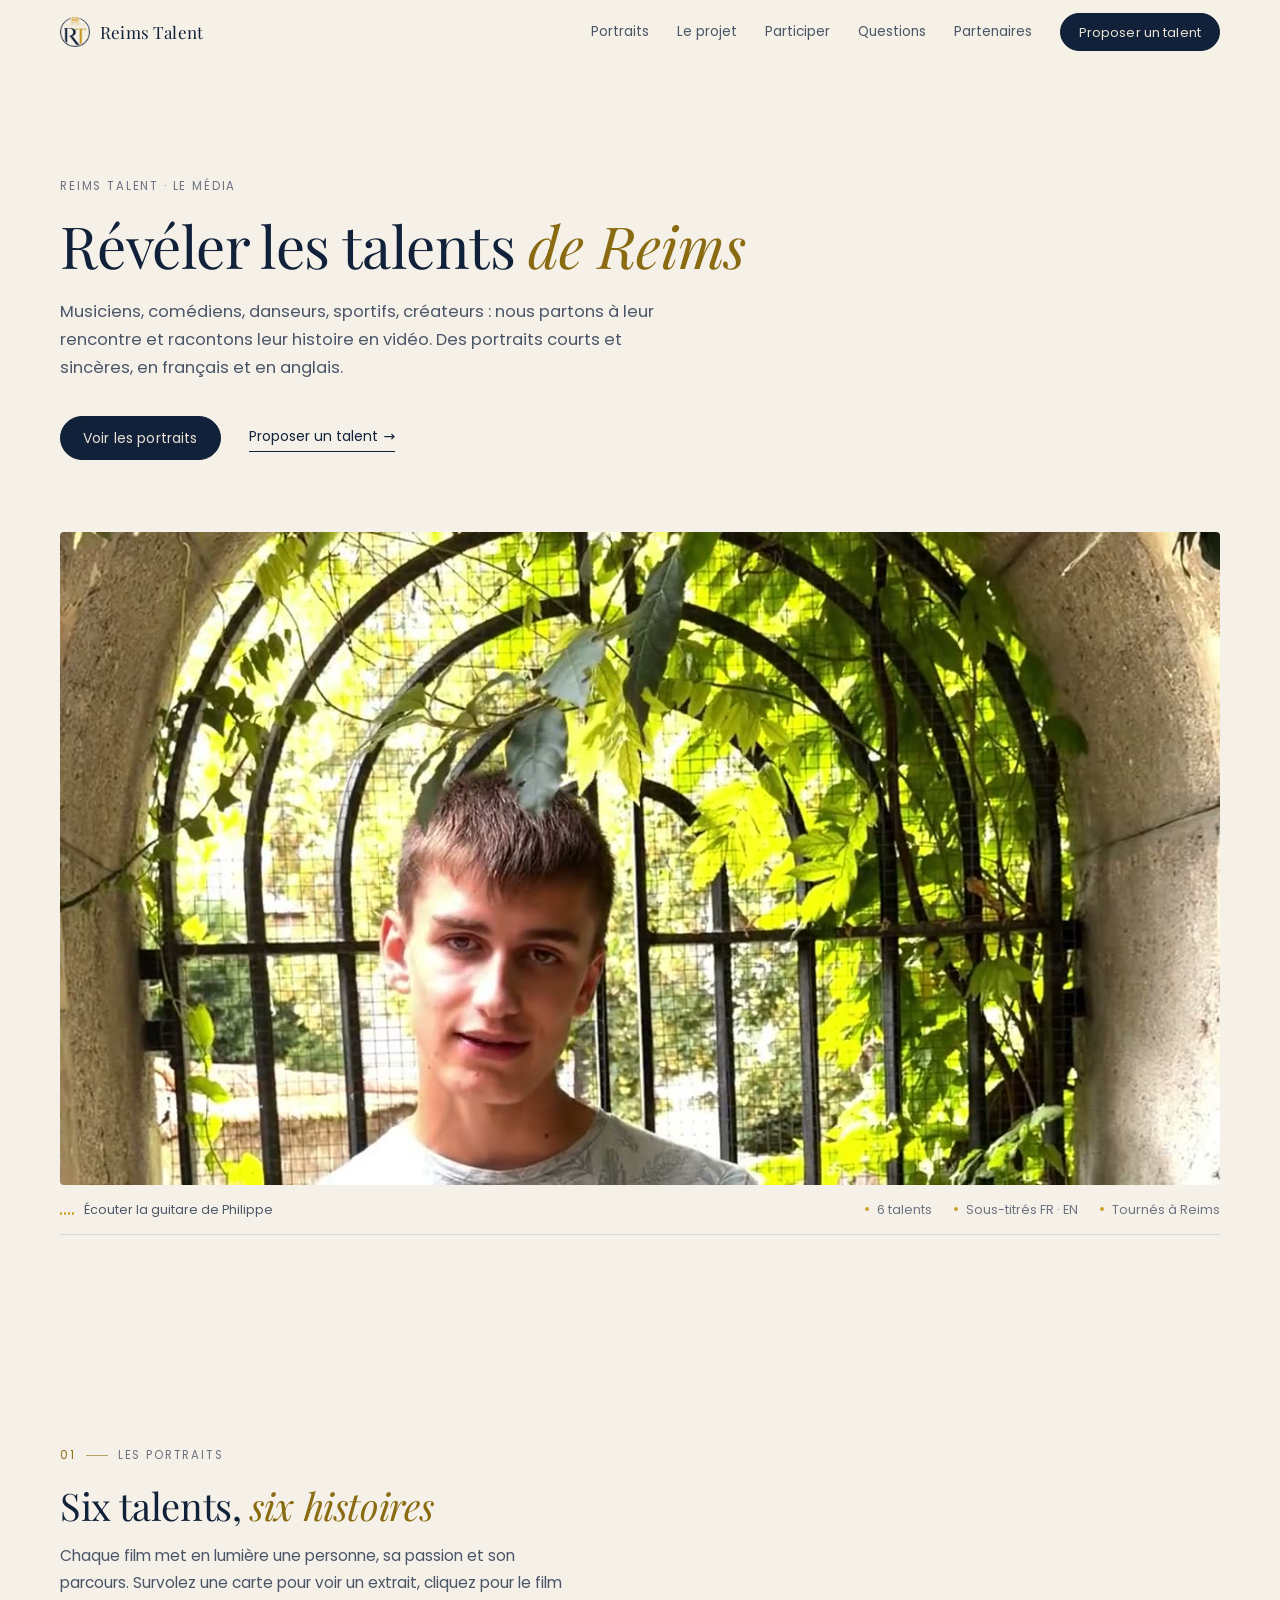
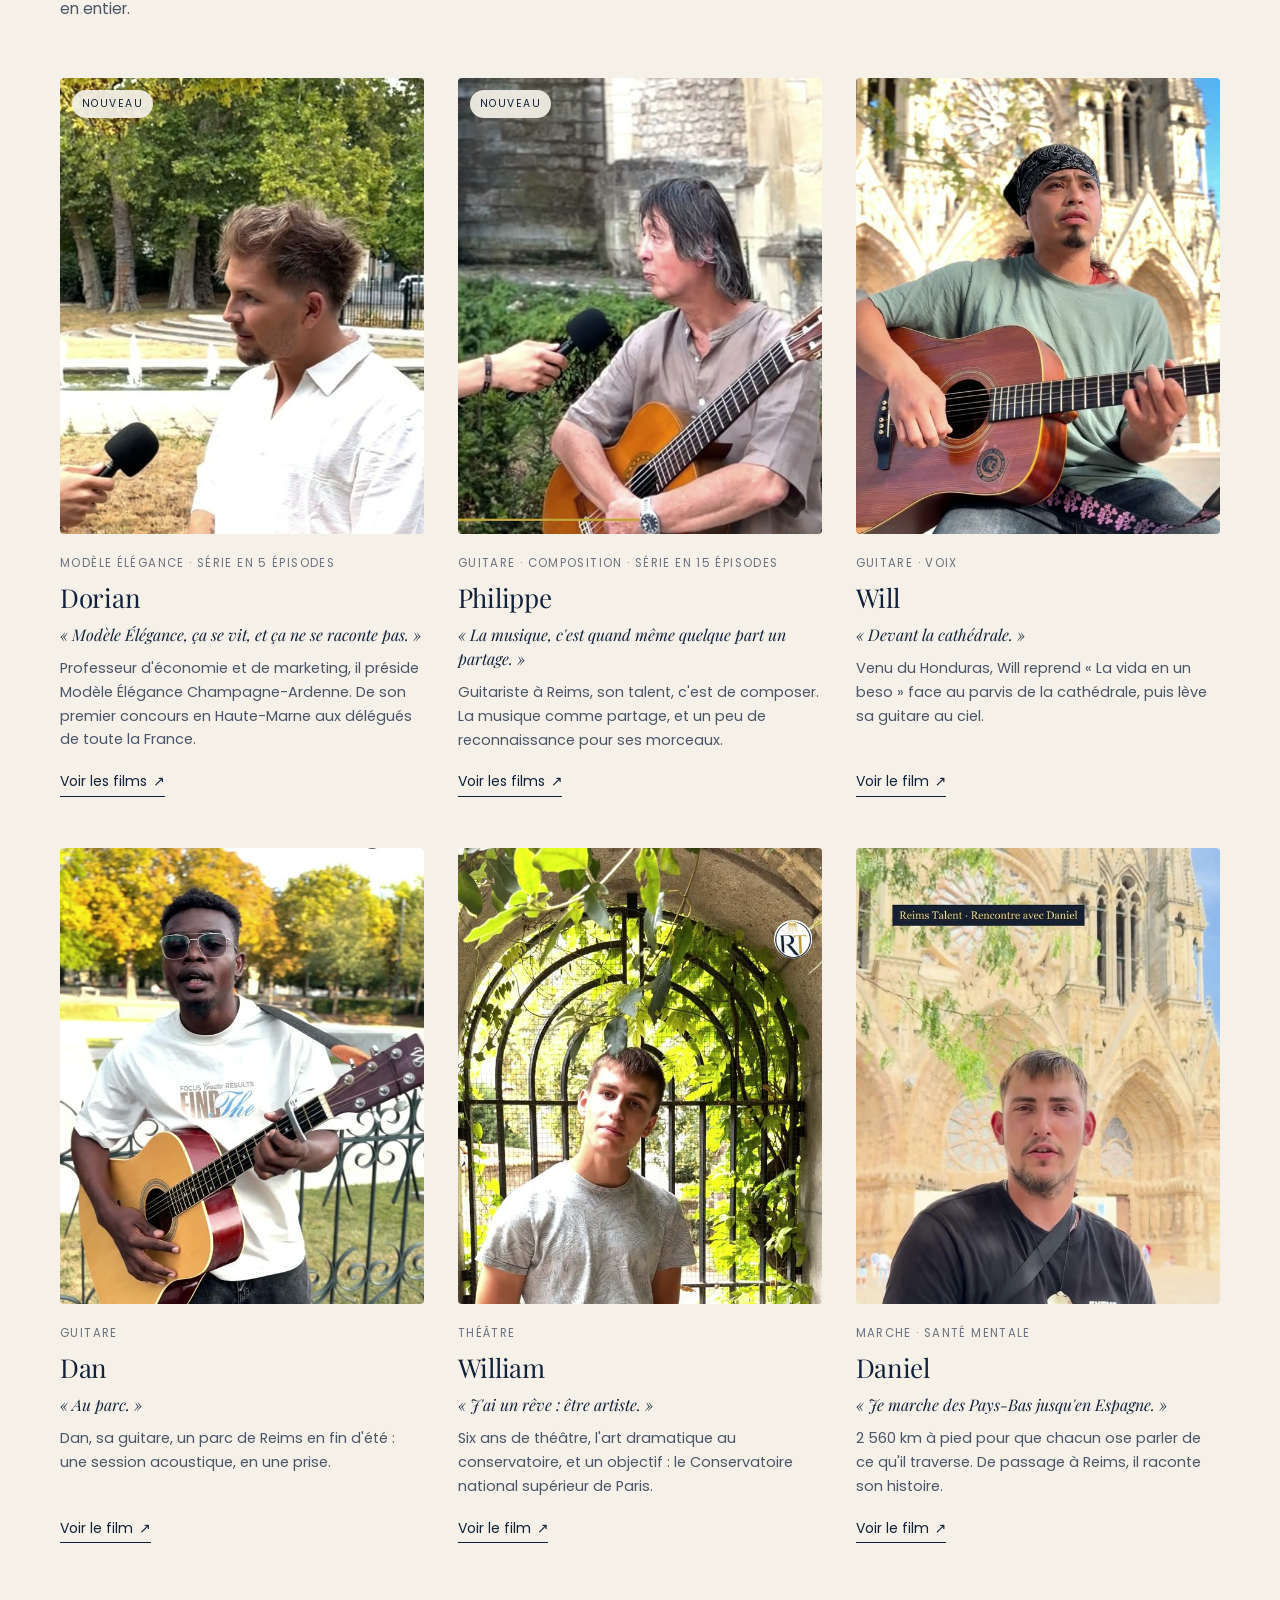
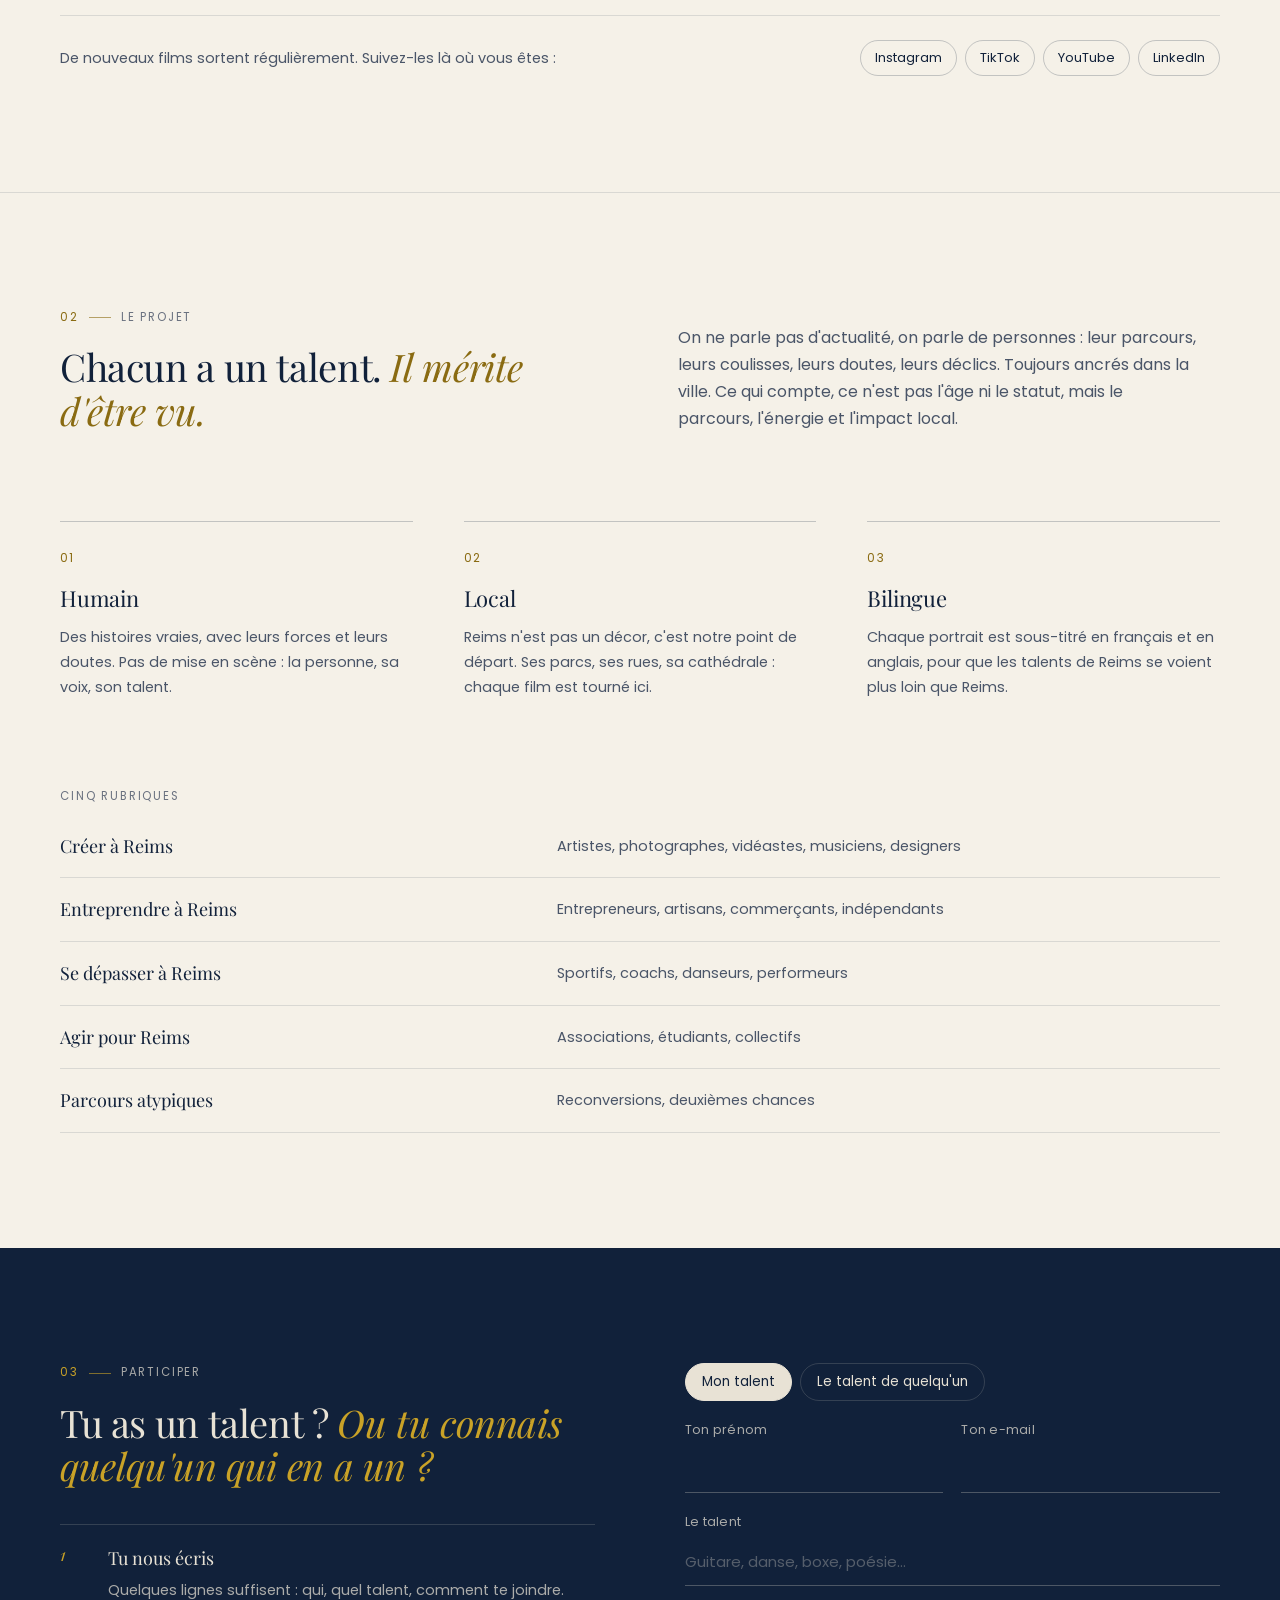
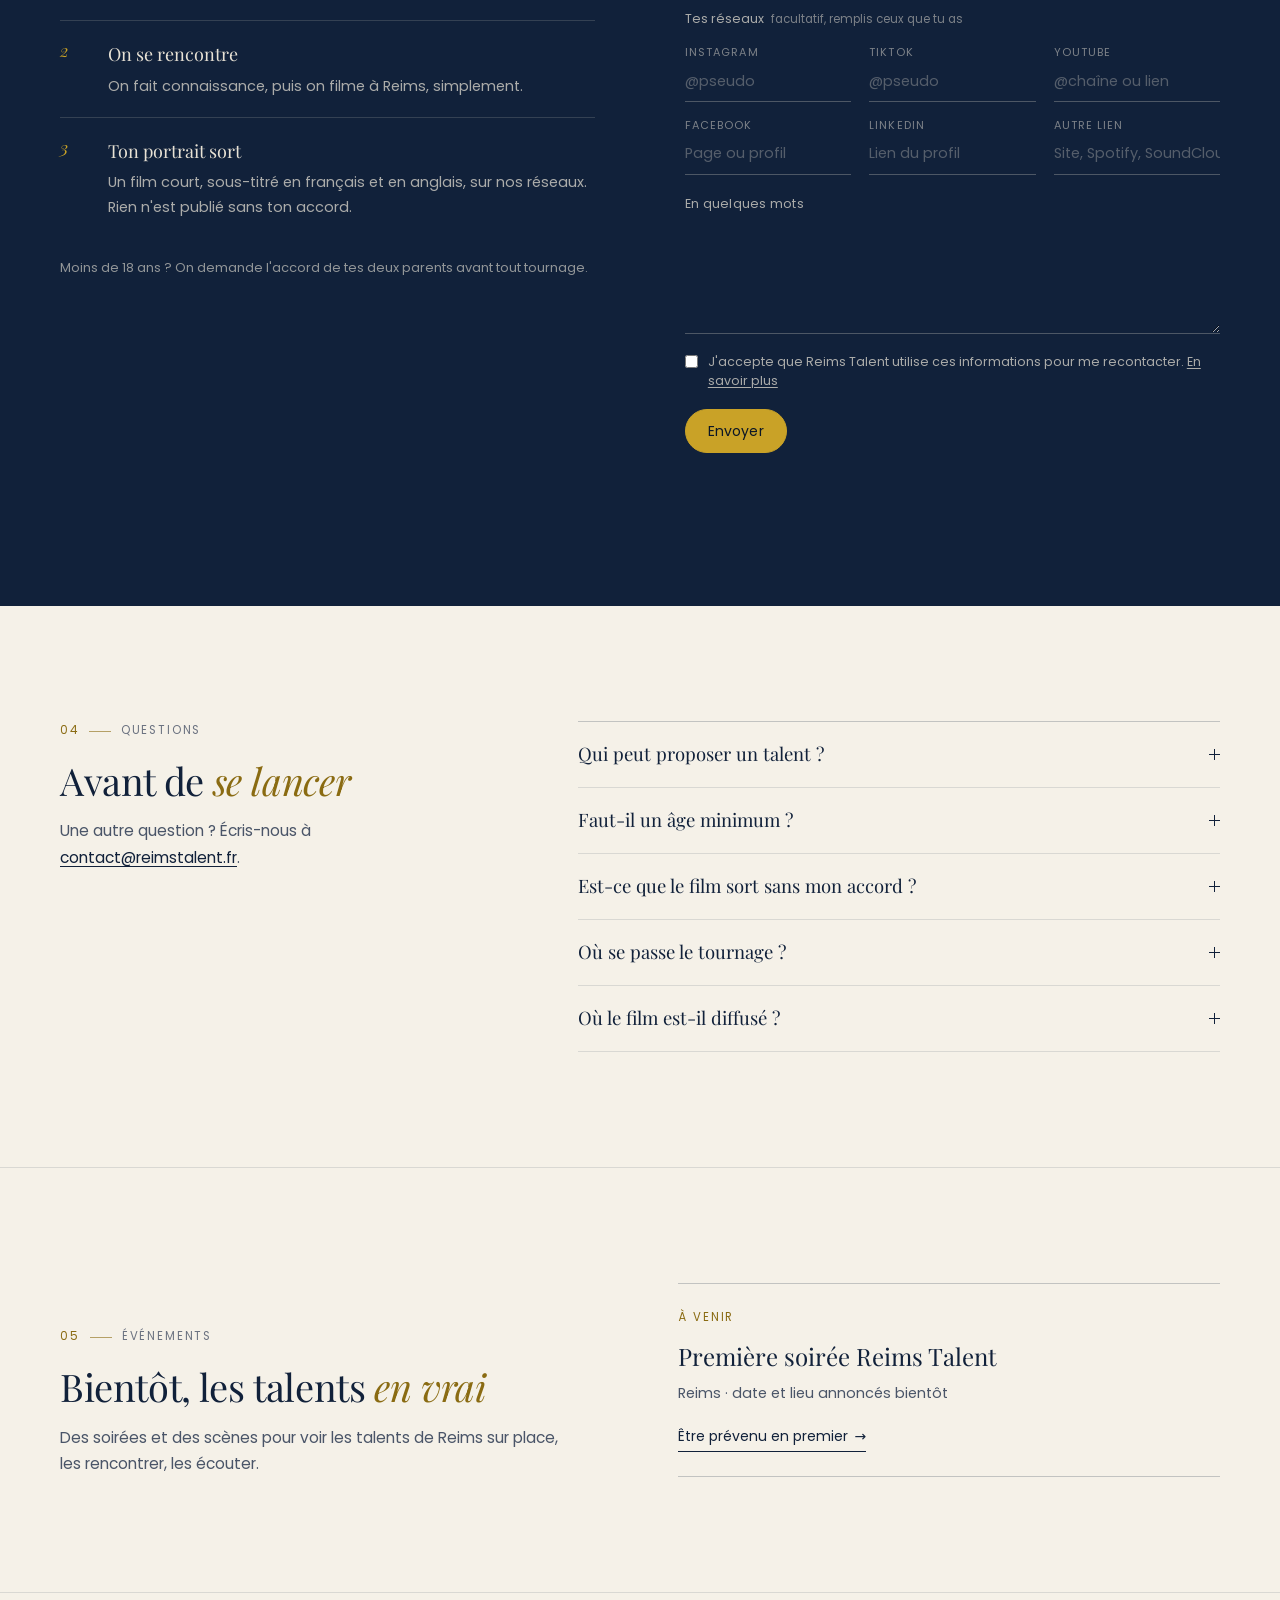
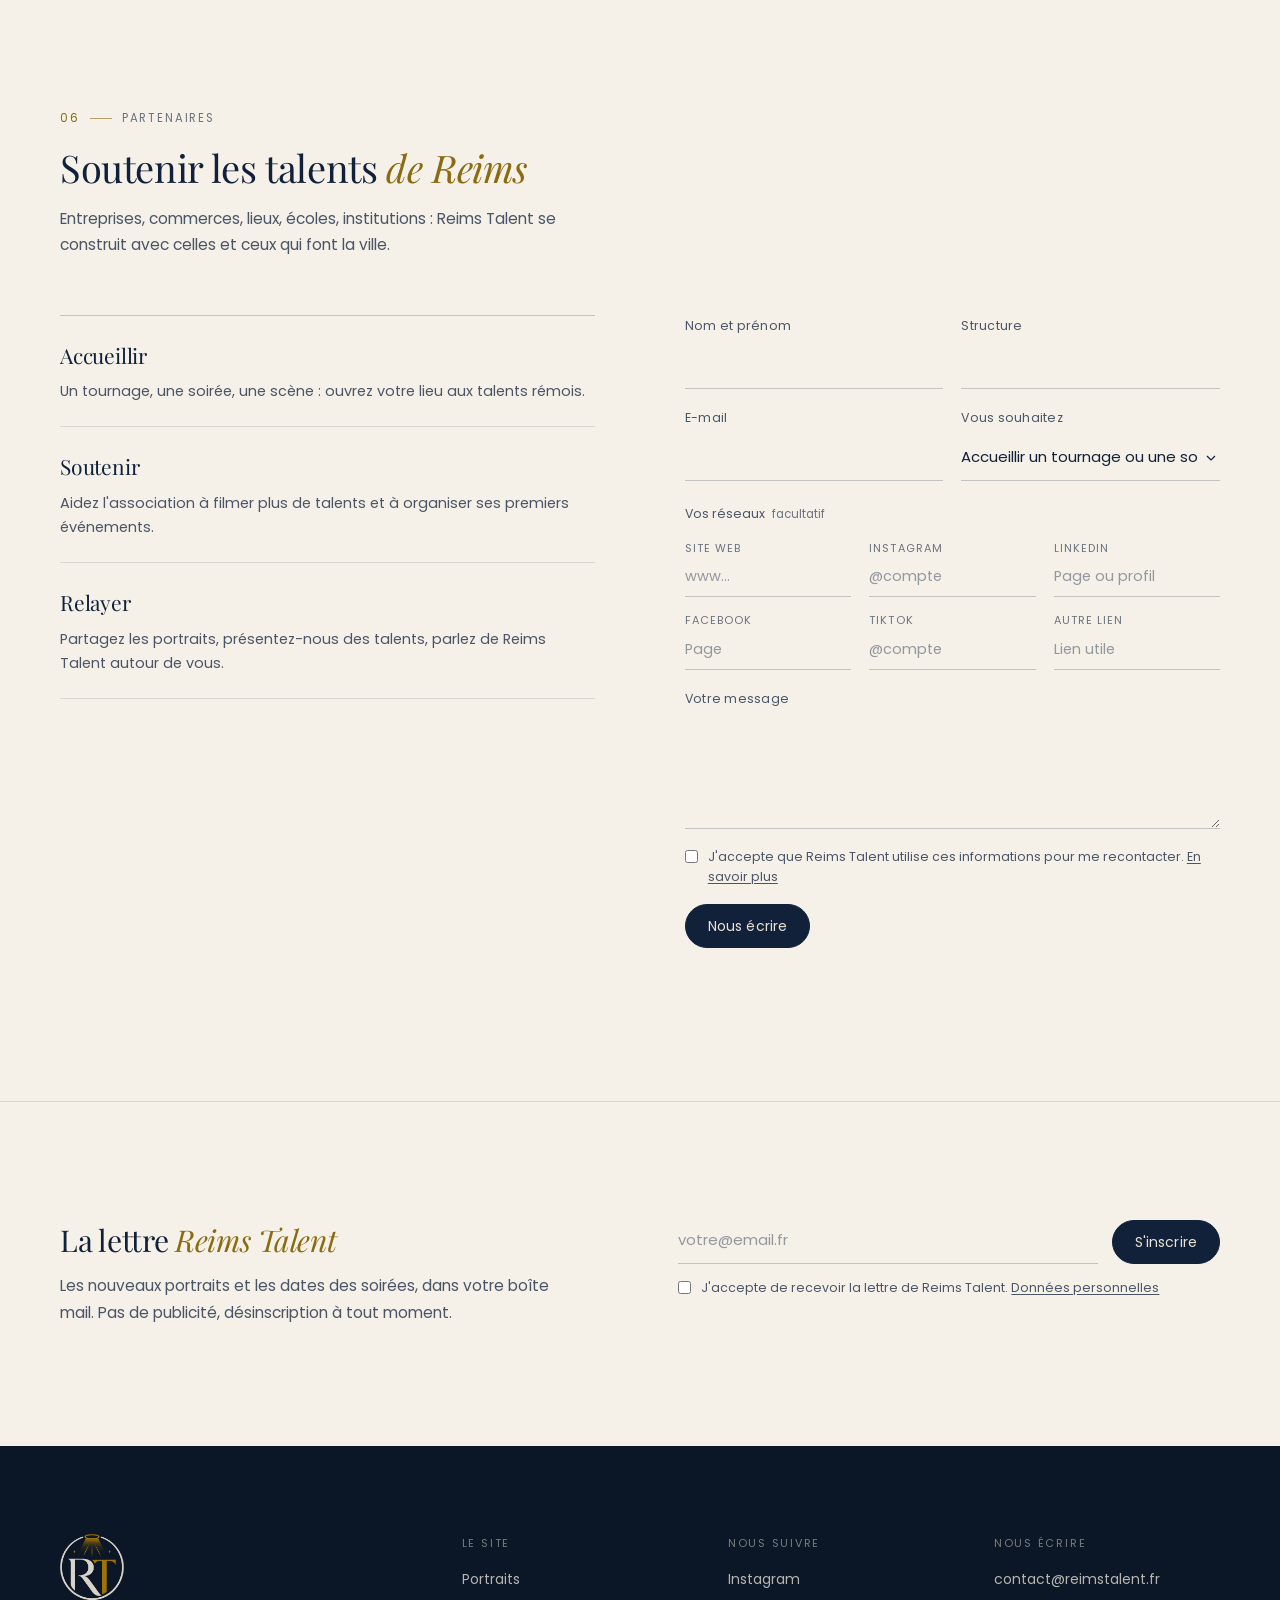
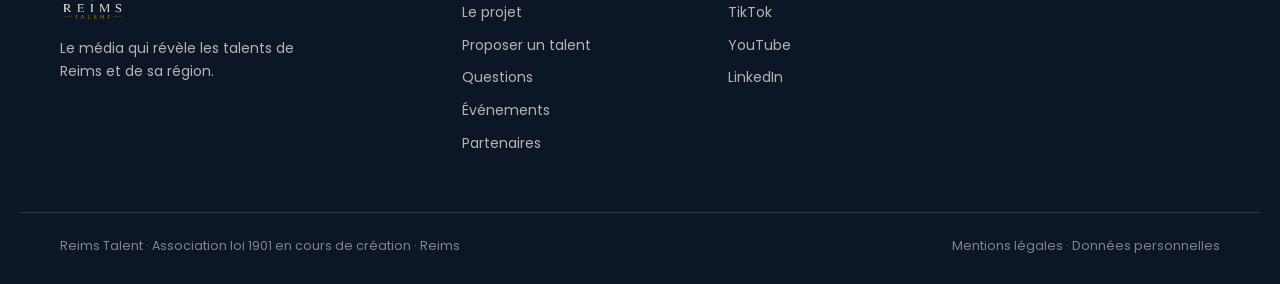
==== commit cc3450cb: "Site v3 : plus sobre, 6 talents (Dorian, Philippe), questions, réseaux dans les formulaires, guitare" ====
--- a/index.html
+++ b/index.html
@@ -5,7 +5,7 @@
   <meta name="viewport" content="width=device-width, initial-scale=1, viewport-fit=cover">
   <title>Reims Talent · Le média qui révèle les talents de Reims</title>
   <meta name="description" content="Musiciens, comédiens, danseurs, sportifs, créateurs : Reims Talent raconte les talents de Reims en portraits vidéo courts et sincères, en français et en anglais.">
-  <meta name="theme-color" content="#0B1626">
+  <meta name="theme-color" content="#F5F1E8">
   <link rel="canonical" href="https://reimstalent.fr/">
   <link rel="icon" href="/favicon.ico" sizes="any">
   <link rel="icon" type="image/png" href="/assets/img/favicon-48.png">
@@ -25,7 +25,7 @@
 
   <link rel="preload" href="/assets/fonts/playfair.woff2" as="font" type="font/woff2" crossorigin>
   <link rel="preload" href="/assets/fonts/poppins-400.woff2" as="font" type="font/woff2" crossorigin>
-  <link rel="stylesheet" href="/assets/css/site.css">
+  <link rel="stylesheet" href="/assets/css/site.css?v=3">
 
   <script type="application/ld+json">
   {
@@ -40,6 +40,7 @@
     "sameAs": [
       "https://www.instagram.com/reims_talent/",
       "https://www.tiktok.com/@reims.talent",
+      "https://www.youtube.com/@ReimsTalent",
       "https://www.linkedin.com/company/reims-talent/"
     ]
   }
@@ -48,19 +49,19 @@
 <body>
   <a class="evitement" href="#contenu">Aller au contenu</a>
 
-  <!-- En-tête -->
   <header class="entete" data-entete>
     <div class="entete__barre">
       <a class="marque" href="#haut" aria-label="Reims Talent, retour en haut">
-        <img src="/assets/img/monogramme.png" alt="" width="40" height="41">
+        <img src="/assets/img/monogramme-fonce.png" alt="" width="30" height="30">
         <span>Reims Talent</span>
       </a>
       <nav class="nav" id="nav" aria-label="Navigation principale">
-        <a href="#talents">Les talents</a>
-        <a href="#projet">Le projet</a>
-        <a href="#evenements">Événements</a>
-        <a href="#partenaires">Partenaires</a>
-        <a class="bouton bouton--or bouton--petit" href="#proposer">Proposer un talent</a>
+        <a href="#portraits" data-lien>Portraits</a>
+        <a href="#projet" data-lien>Le projet</a>
+        <a href="#participer" data-lien>Participer</a>
+        <a href="#questions" data-lien>Questions</a>
+        <a href="#partenaires" data-lien>Partenaires</a>
+        <a class="bouton bouton--plein nav__appel" href="#participer">Proposer un talent</a>
       </nav>
       <button class="burger" type="button" aria-controls="nav" aria-expanded="false" aria-label="Ouvrir le menu" data-burger>
         <span></span><span></span>
@@ -72,178 +73,191 @@
 
     <!-- Accueil -->
     <section class="accueil" id="haut" aria-labelledby="titre-accueil">
-      <div class="accueil__video" aria-hidden="true">
-        <video data-accueil muted playsinline loop preload="metadata"
-               poster="/assets/img/accueil.jpg"
-               data-src-large="/assets/video/accueil.mp4"
-               data-src-mobile="/assets/video/accueil-mobile.mp4"
-               data-poster-mobile="/assets/img/accueil-mobile.jpg"></video>
-      </div>
-      <div class="accueil__voile" aria-hidden="true"></div>
-      <div class="cadre accueil__contenu">
-        <p class="surtitre apparition">Reims Talent · Le média</p>
-        <h1 id="titre-accueil" class="accueil__titre apparition">Révéler les talents <em>de&nbsp;Reims</em></h1>
-        <p class="accueil__chapo apparition">Musiciens, comédiens, danseurs, sportifs, créateurs&nbsp;: nous partons à leur rencontre et racontons leur histoire en vidéo. Des portraits courts et sincères, en français et en anglais.</p>
-        <div class="accueil__actions apparition">
-          <a class="bouton bouton--or" href="#talents">Voir les portraits</a>
-          <a class="bouton bouton--contour" href="#proposer">Proposer un talent</a>
-        </div>
-      </div>
-      <div class="cadre accueil__pied">
-        <ul class="reseaux" aria-label="Nos réseaux">
-          <li><a href="https://www.instagram.com/reims_talent/" target="_blank" rel="noopener">Instagram</a></li>
-          <li><a href="https://www.tiktok.com/@reims.talent" target="_blank" rel="noopener">TikTok</a></li>
-          <li><a href="https://www.linkedin.com/company/reims-talent/" target="_blank" rel="noopener">LinkedIn</a></li>
-        </ul>
-        <a class="defiler" href="#talents" aria-label="Descendre vers les portraits"><span></span></a>
-      </div>
-    </section>
-
-    <!-- Bandeau des disciplines -->
-    <div class="bandeau" aria-hidden="true">
-      <div class="bandeau__piste">
-        <span>Théâtre</span><span>Musique</span><span>Danse</span><span>Poésie</span><span>Sport</span><span>Chant</span><span>Photographie</span><span>Entrepreneuriat</span><span>Engagement</span><span>Parcours atypiques</span>
-        <span>Théâtre</span><span>Musique</span><span>Danse</span><span>Poésie</span><span>Sport</span><span>Chant</span><span>Photographie</span><span>Entrepreneuriat</span><span>Engagement</span><span>Parcours atypiques</span>
-      </div>
-    </div>
-
-    <!-- Les talents -->
-    <section class="section section--nuit" id="talents" aria-labelledby="titre-talents">
       <div class="cadre">
-        <header class="section__tete apparition">
-          <p class="surtitre">Les portraits</p>
-          <h2 id="titre-talents" class="titre">Ils ont ouvert <em>le bal</em></h2>
-          <p class="section__chapo">Chaque film met en lumière une personne, sa passion et son parcours. Cliquez sur une carte pour voir le film en entier.</p>
+        <div class="accueil__tete">
+          <p class="etiquette apparition">Reims Talent · le média</p>
+          <h1 id="titre-accueil" class="accueil__titre apparition">Révéler les talents <em>de&nbsp;Reims</em></h1>
+          <p class="accueil__chapo apparition">Musiciens, comédiens, danseurs, sportifs, créateurs&nbsp;: nous partons à leur rencontre et racontons leur histoire en vidéo. Des portraits courts et sincères, en français et en anglais.</p>
+          <div class="actions apparition">
+            <a class="bouton bouton--plein" href="#portraits">Voir les portraits</a>
+            <a class="lien" href="#participer">Proposer un talent <span aria-hidden="true">→</span></a>
+          </div>
+        </div>
+
+        <figure class="accueil__film apparition">
+          <video data-accueil muted playsinline loop preload="metadata"
+                 poster="/assets/img/accueil.jpg"
+                 data-src-large="/assets/video/accueil.mp4"
+                 data-src-mobile="/assets/video/accueil-mobile.mp4"
+                 data-poster-mobile="/assets/img/accueil-mobile.jpg"
+                 aria-label="Extraits des portraits Reims Talent"></video>
+          <figcaption>
+            <button class="son" type="button" aria-pressed="false" data-son>
+              <span class="son__barres" aria-hidden="true"><i></i><i></i><i></i><i></i></span>
+              <span data-son-libelle>Écouter la guitare de Philippe</span>
+            </button>
+            <audio data-son-piste preload="none" loop src="/assets/audio/philippe-guitare.m4a"></audio>
+            <ul class="faits" aria-label="En bref">
+              <li>6 talents</li>
+              <li>Sous-titrés FR · EN</li>
+              <li>Tournés à Reims</li>
+            </ul>
+          </figcaption>
+        </figure>
+      </div>
+    </section>
+
+    <!-- Portraits -->
+    <section class="section" id="portraits" aria-labelledby="titre-portraits">
+      <div class="cadre">
+        <header class="tete apparition">
+          <p class="etiquette"><span>01</span> Les portraits</p>
+          <h2 id="titre-portraits" class="titre">Six talents, <em>six histoires</em></h2>
+          <p class="chapo">Chaque film met en lumière une personne, sa passion et son parcours. Survolez une carte pour voir un extrait, cliquez pour le film en entier.</p>
         </header>
 
-        <div class="talents">
+        <div class="portraits" data-portraits>
           <article class="carte apparition">
-            <a class="carte__lien" href="https://www.linkedin.com/feed/update/urn:li:activity:7521694579008389120/" target="_blank" rel="noopener" aria-label="Voir le portrait de Daniel">
-              <div class="carte__media">
-                <video muted playsinline loop preload="none" poster="/assets/img/daniel.jpg" data-carte>
-                  <source src="/assets/video/daniel.mp4" type="video/mp4">
-                </video>
-              </div>
-              <div class="carte__texte">
-                <p class="carte__discipline">Marche · Santé mentale</p>
-                <h3 class="carte__nom">Daniel</h3>
-                <p class="carte__accroche">« Je marche des Pays-Bas jusqu'en Espagne. »</p>
-                <p class="carte__resume">2 560 km à pied pour que chacun ose parler de ce qu'il traverse. De passage à Reims, il raconte son histoire.</p>
-                <span class="carte__voir">Voir le film <span aria-hidden="true">↗</span></span>
-              </div>
+            <a class="carte__media" href="https://www.youtube.com/shorts/BYfRUF6-oyg" target="_blank" rel="noopener" aria-label="Voir les films de Dorian">
+              <video muted playsinline loop preload="none" poster="/assets/img/dorian.jpg" data-carte>
+                <source src="/assets/video/dorian.mp4" type="video/mp4">
+              </video>
+              <span class="pastille">Nouveau</span>
             </a>
+            <div class="carte__texte">
+              <p class="carte__discipline">Modèle Élégance · Série en 5 épisodes</p>
+              <h3 class="carte__nom">Dorian</h3>
+              <p class="carte__citation">« Modèle Élégance, ça se vit, et ça ne se raconte pas. »</p>
+              <p class="carte__resume">Professeur d'économie et de marketing, il préside Modèle Élégance Champagne-Ardenne. De son premier concours en Haute-Marne aux délégués de toute la France.</p>
+              <a class="lien" href="https://www.youtube.com/shorts/BYfRUF6-oyg" target="_blank" rel="noopener">Voir les films <span aria-hidden="true">↗</span></a>
+            </div>
           </article>
 
           <article class="carte apparition">
-            <a class="carte__lien" href="https://www.linkedin.com/feed/update/urn:li:activity:7521697595224854529/" target="_blank" rel="noopener" aria-label="Voir le portrait de William">
-              <div class="carte__media">
-                <video muted playsinline loop preload="none" poster="/assets/img/william.jpg" data-carte>
-                  <source src="/assets/video/william.mp4" type="video/mp4">
-                </video>
-              </div>
-              <div class="carte__texte">
-                <p class="carte__discipline">Théâtre</p>
-                <h3 class="carte__nom">William</h3>
-                <p class="carte__accroche">« J'ai un rêve&nbsp;: être artiste. »</p>
-                <p class="carte__resume">Six ans de théâtre, l'art dramatique au conservatoire, et un objectif&nbsp;: le Conservatoire national supérieur de Paris.</p>
-                <span class="carte__voir">Voir le film <span aria-hidden="true">↗</span></span>
-              </div>
+            <a class="carte__media" href="https://www.youtube.com/shorts/jqiysAtIw2w" target="_blank" rel="noopener" aria-label="Voir les films de Philippe">
+              <video muted playsinline loop preload="none" poster="/assets/img/philippe.jpg" data-carte>
+                <source src="/assets/video/philippe.mp4" type="video/mp4">
+              </video>
+              <span class="pastille">Nouveau</span>
             </a>
+            <div class="carte__texte">
+              <p class="carte__discipline">Guitare · Composition · Série en 15 épisodes</p>
+              <h3 class="carte__nom">Philippe</h3>
+              <p class="carte__citation">« La musique, c'est quand même quelque part un partage. »</p>
+              <p class="carte__resume">Guitariste à Reims, son talent, c'est de composer. La musique comme partage, et un peu de reconnaissance pour ses morceaux.</p>
+              <a class="lien" href="https://www.youtube.com/shorts/jqiysAtIw2w" target="_blank" rel="noopener">Voir les films <span aria-hidden="true">↗</span></a>
+            </div>
           </article>
 
           <article class="carte apparition">
-            <a class="carte__lien" href="https://www.linkedin.com/feed/update/urn:li:activity:7522004211216084992/" target="_blank" rel="noopener" aria-label="Voir le portrait de Philippe">
-              <div class="carte__media">
-                <video muted playsinline loop preload="none" poster="/assets/img/philippe.jpg" data-carte>
-                  <source src="/assets/video/philippe.mp4" type="video/mp4">
-                </video>
-              </div>
-              <div class="carte__texte">
-                <p class="carte__discipline">Guitare · Voix</p>
-                <h3 class="carte__nom">Philippe</h3>
-                <p class="carte__accroche">« Quand nos âmes se rejoignent »</p>
-                <p class="carte__resume">Philippe prend sa guitare et chante, dans un jardin de Reims. Une voix, six cordes, et rien d'autre.</p>
-                <span class="carte__voir">Voir le film <span aria-hidden="true">↗</span></span>
-              </div>
+            <a class="carte__media" href="https://www.instagram.com/reel/DerkuVaj47A/" target="_blank" rel="noopener" aria-label="Voir le film de Will">
+              <video muted playsinline loop preload="none" poster="/assets/img/will.jpg" data-carte>
+                <source src="/assets/video/will.mp4" type="video/mp4">
+              </video>
             </a>
+            <div class="carte__texte">
+              <p class="carte__discipline">Guitare · Voix</p>
+              <h3 class="carte__nom">Will</h3>
+              <p class="carte__citation">« Devant la cathédrale. »</p>
+              <p class="carte__resume">Venu du Honduras, Will reprend «&nbsp;La vida en un beso&nbsp;» face au parvis de la cathédrale, puis lève sa guitare au ciel.</p>
+              <a class="lien" href="https://www.instagram.com/reel/DerkuVaj47A/" target="_blank" rel="noopener">Voir le film <span aria-hidden="true">↗</span></a>
+            </div>
           </article>
 
           <article class="carte apparition">
-            <a class="carte__lien" href="https://www.instagram.com/reims_talent/" target="_blank" rel="noopener" aria-label="Voir le portrait de Dan sur Instagram">
-              <div class="carte__media">
-                <video muted playsinline loop preload="none" poster="/assets/img/dan.jpg" data-carte>
-                  <source src="/assets/video/dan.mp4" type="video/mp4">
-                </video>
-                <span class="carte__badge">Nouveau</span>
-              </div>
-              <div class="carte__texte">
-                <p class="carte__discipline">Guitare</p>
-                <h3 class="carte__nom">Dan</h3>
-                <p class="carte__accroche">« Au parc. »</p>
-                <p class="carte__resume">Dan, sa guitare, un parc de Reims en fin d'été&nbsp;: une session acoustique, en une prise.</p>
-                <span class="carte__voir">Voir le film <span aria-hidden="true">↗</span></span>
-              </div>
+            <a class="carte__media" href="https://www.instagram.com/reel/DfP4QHQmBKb/" target="_blank" rel="noopener" aria-label="Voir le film de Dan">
+              <video muted playsinline loop preload="none" poster="/assets/img/dan.jpg" data-carte>
+                <source src="/assets/video/dan.mp4" type="video/mp4">
+              </video>
             </a>
+            <div class="carte__texte">
+              <p class="carte__discipline">Guitare</p>
+              <h3 class="carte__nom">Dan</h3>
+              <p class="carte__citation">« Au parc. »</p>
+              <p class="carte__resume">Dan, sa guitare, un parc de Reims en fin d'été&nbsp;: une session acoustique, en une prise.</p>
+              <a class="lien" href="https://www.instagram.com/reel/DfP4QHQmBKb/" target="_blank" rel="noopener">Voir le film <span aria-hidden="true">↗</span></a>
+            </div>
           </article>
+
+          <article class="carte apparition">
+            <a class="carte__media" href="https://www.linkedin.com/feed/update/urn:li:activity:7521697595224854529/" target="_blank" rel="noopener" aria-label="Voir le film de William">
+              <video muted playsinline loop preload="none" poster="/assets/img/william.jpg" data-carte>
+                <source src="/assets/video/william.mp4" type="video/mp4">
+              </video>
+            </a>
+            <div class="carte__texte">
+              <p class="carte__discipline">Théâtre</p>
+              <h3 class="carte__nom">William</h3>
+              <p class="carte__citation">« J'ai un rêve&nbsp;: être artiste. »</p>
+              <p class="carte__resume">Six ans de théâtre, l'art dramatique au conservatoire, et un objectif&nbsp;: le Conservatoire national supérieur de Paris.</p>
+              <a class="lien" href="https://www.linkedin.com/feed/update/urn:li:activity:7521697595224854529/" target="_blank" rel="noopener">Voir le film <span aria-hidden="true">↗</span></a>
+            </div>
+          </article>
+
+          <article class="carte apparition">
+            <a class="carte__media" href="https://www.linkedin.com/feed/update/urn:li:activity:7521694579008389120/" target="_blank" rel="noopener" aria-label="Voir le film de Daniel">
+              <video muted playsinline loop preload="none" poster="/assets/img/daniel.jpg" data-carte>
+                <source src="/assets/video/daniel.mp4" type="video/mp4">
+              </video>
+            </a>
+            <div class="carte__texte">
+              <p class="carte__discipline">Marche · Santé mentale</p>
+              <h3 class="carte__nom">Daniel</h3>
+              <p class="carte__citation">« Je marche des Pays-Bas jusqu'en Espagne. »</p>
+              <p class="carte__resume">2&nbsp;560&nbsp;km à pied pour que chacun ose parler de ce qu'il traverse. De passage à Reims, il raconte son histoire.</p>
+              <a class="lien" href="https://www.linkedin.com/feed/update/urn:li:activity:7521694579008389120/" target="_blank" rel="noopener">Voir le film <span aria-hidden="true">↗</span></a>
+            </div>
+          </article>
         </div>
 
         <div class="suite apparition">
-          <p>De nouveaux portraits arrivent. Ne les manquez pas&nbsp;:</p>
-          <ul class="reseaux reseaux--boutons">
-            <li><a href="https://www.instagram.com/reims_talent/" target="_blank" rel="noopener">Instagram <span aria-hidden="true">↗</span></a></li>
-            <li><a href="https://www.tiktok.com/@reims.talent" target="_blank" rel="noopener">TikTok <span aria-hidden="true">↗</span></a></li>
-            <li><a href="https://www.linkedin.com/company/reims-talent/" target="_blank" rel="noopener">LinkedIn <span aria-hidden="true">↗</span></a></li>
+          <p>De nouveaux films sortent régulièrement. Suivez-les là où vous êtes&nbsp;:</p>
+          <ul class="reseaux">
+            <li><a href="https://www.instagram.com/reims_talent/" target="_blank" rel="noopener">Instagram</a></li>
+            <li><a href="https://www.tiktok.com/@reims.talent" target="_blank" rel="noopener">TikTok</a></li>
+            <li><a href="https://www.youtube.com/@ReimsTalent" target="_blank" rel="noopener">YouTube</a></li>
+            <li><a href="https://www.linkedin.com/company/reims-talent/" target="_blank" rel="noopener">LinkedIn</a></li>
           </ul>
         </div>
       </div>
     </section>
 
     <!-- Le projet -->
-    <section class="section section--creme" id="projet" aria-labelledby="titre-projet">
+    <section class="section section--filet" id="projet" aria-labelledby="titre-projet">
       <div class="cadre">
-        <div class="manifeste apparition">
-          <p class="surtitre surtitre--fonce">Le projet</p>
-          <h2 id="titre-projet" class="manifeste__citation">Chacun a un talent. <em>Il mérite d'être vu.</em></h2>
-          <p class="manifeste__texte">On ne parle pas d'actualité, on parle de personnes&nbsp;: leur parcours, leurs coulisses, leurs doutes, leurs déclics. Toujours ancrés dans la ville. Ce qui compte, ce n'est pas l'âge ni le statut, mais le parcours, l'énergie et l'impact local.</p>
-        </div>
-
-        <div class="piliers">
-          <div class="pilier apparition">
-            <span class="pilier__num">01</span>
-            <h3>Humain</h3>
-            <p>Des histoires vraies, avec leurs forces et leurs doutes. Pas de mise en scène&nbsp;: la personne, sa voix, son talent.</p>
-          </div>
-          <div class="pilier apparition">
-            <span class="pilier__num">02</span>
-            <h3>Local</h3>
-            <p>Reims n'est pas un décor, c'est notre point de départ. Ses parcs, ses rues, sa cathédrale&nbsp;: chaque film est tourné ici.</p>
-          </div>
-          <div class="pilier apparition">
-            <span class="pilier__num">03</span>
-            <h3>Bilingue</h3>
-            <p>Chaque portrait est sous-titré en français et en anglais, pour que les talents de Reims se voient plus loin que Reims.</p>
-          </div>
-        </div>
+        <div class="projet">
+          <div class="apparition">
+            <p class="etiquette"><span>02</span> Le projet</p>
+            <h2 id="titre-projet" class="titre">Chacun a un talent. <em>Il mérite d'être vu.</em></h2>
+          </div>
+          <p class="projet__texte apparition">On ne parle pas d'actualité, on parle de personnes&nbsp;: leur parcours, leurs coulisses, leurs doutes, leurs déclics. Toujours ancrés dans la ville. Ce qui compte, ce n'est pas l'âge ni le statut, mais le parcours, l'énergie et l'impact local.</p>
+        </div>
+
+        <ol class="piliers">
+          <li class="apparition"><span class="piliers__num">01</span><h3>Humain</h3><p>Des histoires vraies, avec leurs forces et leurs doutes. Pas de mise en scène&nbsp;: la personne, sa voix, son talent.</p></li>
+          <li class="apparition"><span class="piliers__num">02</span><h3>Local</h3><p>Reims n'est pas un décor, c'est notre point de départ. Ses parcs, ses rues, sa cathédrale&nbsp;: chaque film est tourné ici.</p></li>
+          <li class="apparition"><span class="piliers__num">03</span><h3>Bilingue</h3><p>Chaque portrait est sous-titré en français et en anglais, pour que les talents de Reims se voient plus loin que Reims.</p></li>
+        </ol>
 
         <div class="rubriques apparition">
           <h3 class="rubriques__titre">Cinq rubriques</h3>
-          <ol>
+          <ul>
             <li><strong>Créer à Reims</strong><span>Artistes, photographes, vidéastes, musiciens, designers</span></li>
             <li><strong>Entreprendre à Reims</strong><span>Entrepreneurs, artisans, commerçants, indépendants</span></li>
             <li><strong>Se dépasser à Reims</strong><span>Sportifs, coachs, danseurs, performeurs</span></li>
             <li><strong>Agir pour Reims</strong><span>Associations, étudiants, collectifs</span></li>
             <li><strong>Parcours atypiques</strong><span>Reconversions, deuxièmes chances</span></li>
-          </ol>
-        </div>
-      </div>
-    </section>
-
-    <!-- Proposer un talent -->
-    <section class="section section--marine" id="proposer" aria-labelledby="titre-proposer">
+          </ul>
+        </div>
+      </div>
+    </section>
+
+    <!-- Participer -->
+    <section class="section section--marine" id="participer" aria-labelledby="titre-participer">
       <div class="cadre deux-colonnes">
         <div class="apparition">
-          <p class="surtitre">Proposer un talent</p>
-          <h2 id="titre-proposer" class="titre">Tu as un talent&nbsp;? <em>Ou tu connais quelqu'un qui en a un&nbsp;?</em></h2>
+          <p class="etiquette etiquette--clair"><span>03</span> Participer</p>
+          <h2 id="titre-participer" class="titre">Tu as un talent&nbsp;? <em>Ou tu connais quelqu'un qui en a un&nbsp;?</em></h2>
           <ol class="etapes">
             <li><span>1</span><div><strong>Tu nous écris</strong><p>Quelques lignes suffisent&nbsp;: qui, quel talent, comment te joindre.</p></div></li>
             <li><span>2</span><div><strong>On se rencontre</strong><p>On fait connaissance, puis on filme à Reims, simplement.</p></div></li>
@@ -254,140 +268,225 @@
 
         <form class="formulaire apparition" action="https://api.web3forms.com/submit" method="post" data-formulaire data-merci="Merci, c'est bien reçu. On revient vers toi très vite." novalidate>
           <input type="hidden" name="formulaire" value="talent">
-          <input type="hidden" name="access_key" value="CLE-WEB3FORMS-A-POSER">
+          <input type="hidden" name="access_key" value="d7441ec3-bf69-49b4-a5d0-7c67635c8cf4">
           <input type="hidden" name="subject" value="Nouveau talent proposé sur reimstalent.fr">
           <input type="hidden" name="from_name" value="reimstalent.fr">
           <div class="piege" aria-hidden="true"><label>Ne pas remplir <input type="text" name="botcheck" tabindex="-1" autocomplete="off"></label></div>
 
           <fieldset class="choix">
-            <legend>Je propose</legend>
-            <label><input type="radio" name="qui" value="moi" checked> mon talent</label>
-            <label><input type="radio" name="qui" value="quelqu'un"> le talent de quelqu'un</label>
+            <legend class="visuellement-cache">Je propose</legend>
+            <label><input type="radio" name="qui" value="moi" checked><span>Mon talent</span></label>
+            <label><input type="radio" name="qui" value="quelqu'un"><span>Le talent de quelqu'un</span></label>
           </fieldset>
-          <div class="champ">
-            <label for="t-prenom">Ton prénom</label>
-            <input id="t-prenom" name="prenom" type="text" autocomplete="given-name" required maxlength="60">
-          </div>
-          <div class="champ">
-            <label for="t-email">Ton e-mail</label>
-            <input id="t-email" name="email" type="email" autocomplete="email" required maxlength="120">
+          <div class="grille-champs">
+            <div class="champ">
+              <label for="t-prenom">Ton prénom</label>
+              <input id="t-prenom" name="prenom" type="text" autocomplete="given-name" required maxlength="60">
+            </div>
+            <div class="champ">
+              <label for="t-email">Ton e-mail</label>
+              <input id="t-email" name="email" type="email" autocomplete="email" required maxlength="120">
+            </div>
           </div>
           <div class="champ">
             <label for="t-talent">Le talent</label>
             <input id="t-talent" name="talent" type="text" placeholder="Guitare, danse, boxe, poésie…" required maxlength="120">
           </div>
-          <div class="champ">
-            <label for="t-lien">Un lien pour le découvrir <span class="facultatif">(facultatif)</span></label>
-            <input id="t-lien" name="lien" type="url" placeholder="Instagram, TikTok, YouTube…" maxlength="300">
-          </div>
+          <fieldset class="reseaux-champs">
+            <legend>Tes réseaux <span class="facultatif">facultatif, remplis ceux que tu as</span></legend>
+            <div class="grille-champs grille-champs--reseaux">
+              <div class="champ champ--reseau">
+                <label for="t-instagram">Instagram</label>
+                <input id="t-instagram" name="instagram" type="text" inputmode="url" autocomplete="off" spellcheck="false" placeholder="@pseudo" maxlength="200">
+              </div>
+              <div class="champ champ--reseau">
+                <label for="t-tiktok">TikTok</label>
+                <input id="t-tiktok" name="tiktok" type="text" inputmode="url" autocomplete="off" spellcheck="false" placeholder="@pseudo" maxlength="200">
+              </div>
+              <div class="champ champ--reseau">
+                <label for="t-youtube">YouTube</label>
+                <input id="t-youtube" name="youtube" type="text" inputmode="url" autocomplete="off" spellcheck="false" placeholder="@chaîne ou lien" maxlength="200">
+              </div>
+              <div class="champ champ--reseau">
+                <label for="t-facebook">Facebook</label>
+                <input id="t-facebook" name="facebook" type="text" inputmode="url" autocomplete="off" spellcheck="false" placeholder="Page ou profil" maxlength="200">
+              </div>
+              <div class="champ champ--reseau">
+                <label for="t-linkedin">LinkedIn</label>
+                <input id="t-linkedin" name="linkedin" type="text" inputmode="url" autocomplete="off" spellcheck="false" placeholder="Lien du profil" maxlength="200">
+              </div>
+              <div class="champ champ--reseau">
+                <label for="t-autre_lien">Autre lien</label>
+                <input id="t-autre_lien" name="autre_lien" type="text" inputmode="url" autocomplete="off" spellcheck="false" placeholder="Site, Spotify, SoundCloud…" maxlength="200">
+              </div>
+            </div>
+          </fieldset>
           <div class="champ">
             <label for="t-message">En quelques mots</label>
             <textarea id="t-message" name="message" rows="4" required maxlength="2000"></textarea>
           </div>
           <label class="accord"><input type="checkbox" name="accord" value="oui" required> <span>J'accepte que Reims Talent utilise ces informations pour me recontacter. <a href="/confidentialite.html">En savoir plus</a></span></label>
-          <button class="bouton bouton--or bouton--plein" type="submit">Envoyer</button>
+          <button class="bouton bouton--or" type="submit">Envoyer</button>
           <p class="formulaire__etat" role="status" aria-live="polite"></p>
         </form>
       </div>
     </section>
 
+    <!-- Questions -->
+    <section class="section" id="questions" aria-labelledby="titre-questions">
+      <div class="cadre deux-colonnes deux-colonnes--etroit">
+        <header class="apparition">
+          <p class="etiquette"><span>04</span> Questions</p>
+          <h2 id="titre-questions" class="titre">Avant de <em>se lancer</em></h2>
+          <p class="chapo">Une autre question&nbsp;? Écris-nous à <a href="mailto:contact@reimstalent.fr">contact@reimstalent.fr</a>.</p>
+        </header>
+        <div class="faq apparition">
+          <details>
+            <summary>Qui peut proposer un talent&nbsp;?</summary>
+            <p>Tout le monde. Tu peux proposer ton propre talent, ou celui de quelqu'un que tu admires&nbsp;: un ami, un voisin, un artisan, une coach.</p>
+          </details>
+          <details>
+            <summary>Faut-il un âge minimum&nbsp;?</summary>
+            <p>Non, il n'y a pas d'âge. Si la personne a moins de 18&nbsp;ans, on demande l'accord de ses deux parents avant tout tournage.</p>
+          </details>
+          <details>
+            <summary>Est-ce que le film sort sans mon accord&nbsp;?</summary>
+            <p>Jamais. Rien n'est publié sans ton accord.</p>
+          </details>
+          <details>
+            <summary>Où se passe le tournage&nbsp;?</summary>
+            <p>À Reims, dans un lieu qui te ressemble&nbsp;: un parc, une rue, devant la cathédrale, là où tu crées.</p>
+          </details>
+          <details>
+            <summary>Où le film est-il diffusé&nbsp;?</summary>
+            <p>Sur Instagram, TikTok, YouTube, Facebook et LinkedIn, sous-titré en français et en anglais.</p>
+          </details>
+        </div>
+      </div>
+    </section>
+
     <!-- Événements -->
-    <section class="section section--creme" id="evenements" aria-labelledby="titre-evenements">
-      <div class="cadre evenements apparition">
-        <div>
-          <p class="surtitre surtitre--fonce">Événements</p>
-          <h2 id="titre-evenements" class="titre titre--fonce">Bientôt, les talents <em>en vrai</em></h2>
-          <p class="evenements__texte">Des soirées et des scènes pour voir les talents de Reims sur place, les rencontrer, les écouter. Les premières dates arrivent&nbsp;: inscrivez-vous pour être prévenu en premier.</p>
-        </div>
-        <div class="evenements__carte">
-          <p class="evenements__date">À venir</p>
-          <p class="evenements__nom">Première soirée Reims Talent</p>
-          <p class="evenements__lieu">Reims · date et lieu annoncés bientôt</p>
-          <a class="bouton bouton--marine" href="#lettre">Être prévenu</a>
+    <section class="section section--filet" id="evenements" aria-labelledby="titre-evenements">
+      <div class="cadre">
+        <div class="evenement apparition">
+          <div>
+            <p class="etiquette"><span>05</span> Événements</p>
+            <h2 id="titre-evenements" class="titre">Bientôt, les talents <em>en vrai</em></h2>
+            <p class="chapo">Des soirées et des scènes pour voir les talents de Reims sur place, les rencontrer, les écouter.</p>
+          </div>
+          <div class="evenement__ligne">
+            <p class="evenement__date">À venir</p>
+            <p class="evenement__nom">Première soirée Reims Talent</p>
+            <p class="evenement__lieu">Reims · date et lieu annoncés bientôt</p>
+            <a class="lien" href="#lettre">Être prévenu en premier <span aria-hidden="true">→</span></a>
+          </div>
         </div>
       </div>
     </section>
 
     <!-- Partenaires -->
-    <section class="section section--nuit" id="partenaires" aria-labelledby="titre-partenaires">
+    <section class="section section--filet" id="partenaires" aria-labelledby="titre-partenaires">
       <div class="cadre">
-        <header class="section__tete apparition">
-          <p class="surtitre">Partenaires</p>
+        <header class="tete apparition">
+          <p class="etiquette"><span>06</span> Partenaires</p>
           <h2 id="titre-partenaires" class="titre">Soutenir les talents <em>de Reims</em></h2>
-          <p class="section__chapo">Entreprises, commerces, lieux, écoles, institutions&nbsp;: Reims Talent se construit avec celles et ceux qui font la ville.</p>
+          <p class="chapo">Entreprises, commerces, lieux, écoles, institutions&nbsp;: Reims Talent se construit avec celles et ceux qui font la ville.</p>
         </header>
-        <div class="soutiens">
-          <div class="soutien apparition">
-            <h3>Accueillir</h3>
-            <p>Un tournage, une soirée, une scène&nbsp;: ouvrez votre lieu aux talents rémois.</p>
-          </div>
-          <div class="soutien apparition">
-            <h3>Soutenir</h3>
-            <p>Aidez l'association à filmer plus de talents et à organiser ses premiers événements.</p>
-          </div>
-          <div class="soutien apparition">
-            <h3>Relayer</h3>
-            <p>Partagez les portraits, présentez-nous des talents, parlez de Reims Talent autour de vous.</p>
-          </div>
-        </div>
-
-        <form class="formulaire formulaire--large apparition" action="https://api.web3forms.com/submit" method="post" data-formulaire data-merci="Merci, votre message est bien arrivé. Nous vous répondons rapidement." novalidate>
-          <input type="hidden" name="formulaire" value="partenaire">
-          <input type="hidden" name="access_key" value="CLE-WEB3FORMS-A-POSER">
-          <input type="hidden" name="subject" value="Nouveau message partenaire sur reimstalent.fr">
-          <input type="hidden" name="from_name" value="reimstalent.fr">
-          <div class="piege" aria-hidden="true"><label>Ne pas remplir <input type="text" name="botcheck" tabindex="-1" autocomplete="off"></label></div>
-          <div class="grille-champs">
+
+        <div class="deux-colonnes">
+          <ul class="soutiens apparition">
+            <li><h3>Accueillir</h3><p>Un tournage, une soirée, une scène&nbsp;: ouvrez votre lieu aux talents rémois.</p></li>
+            <li><h3>Soutenir</h3><p>Aidez l'association à filmer plus de talents et à organiser ses premiers événements.</p></li>
+            <li><h3>Relayer</h3><p>Partagez les portraits, présentez-nous des talents, parlez de Reims Talent autour de vous.</p></li>
+          </ul>
+
+          <form class="formulaire formulaire--clair apparition" action="https://api.web3forms.com/submit" method="post" data-formulaire data-merci="Merci, votre message est bien arrivé. Nous vous répondons rapidement." novalidate>
+            <input type="hidden" name="formulaire" value="partenaire">
+            <input type="hidden" name="access_key" value="d7441ec3-bf69-49b4-a5d0-7c67635c8cf4">
+            <input type="hidden" name="subject" value="Nouveau message partenaire sur reimstalent.fr">
+            <input type="hidden" name="from_name" value="reimstalent.fr">
+            <div class="piege" aria-hidden="true"><label>Ne pas remplir <input type="text" name="botcheck" tabindex="-1" autocomplete="off"></label></div>
+            <div class="grille-champs">
+              <div class="champ">
+                <label for="p-nom">Nom et prénom</label>
+                <input id="p-nom" name="nom" type="text" autocomplete="name" required maxlength="100">
+              </div>
+              <div class="champ">
+                <label for="p-structure">Structure</label>
+                <input id="p-structure" name="structure" type="text" autocomplete="organization" required maxlength="120">
+              </div>
+              <div class="champ">
+                <label for="p-email">E-mail</label>
+                <input id="p-email" name="email" type="email" autocomplete="email" required maxlength="120">
+              </div>
+              <div class="champ">
+                <label for="p-soutien">Vous souhaitez</label>
+                <select id="p-soutien" name="soutien">
+                  <option>Accueillir un tournage ou une soirée</option>
+                  <option>Soutenir l'association</option>
+                  <option>Relayer, présenter des talents</option>
+                  <option>Autre chose</option>
+                </select>
+              </div>
+            </div>
+            <fieldset class="reseaux-champs">
+              <legend>Vos réseaux <span class="facultatif">facultatif</span></legend>
+              <div class="grille-champs grille-champs--reseaux">
+                <div class="champ champ--reseau">
+                  <label for="p-site">Site web</label>
+                  <input id="p-site" name="site" type="text" inputmode="url" autocomplete="off" spellcheck="false" placeholder="www…" maxlength="200">
+                </div>
+                <div class="champ champ--reseau">
+                  <label for="p-instagram">Instagram</label>
+                  <input id="p-instagram" name="instagram" type="text" inputmode="url" autocomplete="off" spellcheck="false" placeholder="@compte" maxlength="200">
+                </div>
+                <div class="champ champ--reseau">
+                  <label for="p-linkedin">LinkedIn</label>
+                  <input id="p-linkedin" name="linkedin" type="text" inputmode="url" autocomplete="off" spellcheck="false" placeholder="Page ou profil" maxlength="200">
+                </div>
+                <div class="champ champ--reseau">
+                  <label for="p-facebook">Facebook</label>
+                  <input id="p-facebook" name="facebook" type="text" inputmode="url" autocomplete="off" spellcheck="false" placeholder="Page" maxlength="200">
+                </div>
+                <div class="champ champ--reseau">
+                  <label for="p-tiktok">TikTok</label>
+                  <input id="p-tiktok" name="tiktok" type="text" inputmode="url" autocomplete="off" spellcheck="false" placeholder="@compte" maxlength="200">
+                </div>
+                <div class="champ champ--reseau">
+                  <label for="p-autre_lien">Autre lien</label>
+                  <input id="p-autre_lien" name="autre_lien" type="text" inputmode="url" autocomplete="off" spellcheck="false" placeholder="Lien utile" maxlength="200">
+                </div>
+              </div>
+            </fieldset>
             <div class="champ">
-              <label for="p-nom">Nom et prénom</label>
-              <input id="p-nom" name="nom" type="text" autocomplete="name" required maxlength="100">
-            </div>
-            <div class="champ">
-              <label for="p-structure">Structure</label>
-              <input id="p-structure" name="structure" type="text" autocomplete="organization" required maxlength="120">
-            </div>
-            <div class="champ">
-              <label for="p-email">E-mail</label>
-              <input id="p-email" name="email" type="email" autocomplete="email" required maxlength="120">
-            </div>
-            <div class="champ">
-              <label for="p-soutien">Vous souhaitez</label>
-              <select id="p-soutien" name="soutien">
-                <option>Accueillir un tournage ou une soirée</option>
-                <option>Soutenir l'association</option>
-                <option>Relayer, présenter des talents</option>
-                <option>Autre chose</option>
-              </select>
-            </div>
-          </div>
-          <div class="champ">
-            <label for="p-message">Votre message</label>
-            <textarea id="p-message" name="message" rows="4" required maxlength="2000"></textarea>
-          </div>
-          <label class="accord"><input type="checkbox" name="accord" value="oui" required> <span>J'accepte que Reims Talent utilise ces informations pour me recontacter. <a href="/confidentialite.html">En savoir plus</a></span></label>
-          <button class="bouton bouton--or" type="submit">Nous écrire</button>
-          <p class="formulaire__etat" role="status" aria-live="polite"></p>
-        </form>
-      </div>
-    </section>
-
-    <!-- Lettre d'information -->
-    <section class="lettre" id="lettre" aria-labelledby="titre-lettre">
+              <label for="p-message">Votre message</label>
+              <textarea id="p-message" name="message" rows="4" required maxlength="2000"></textarea>
+            </div>
+            <label class="accord"><input type="checkbox" name="accord" value="oui" required> <span>J'accepte que Reims Talent utilise ces informations pour me recontacter. <a href="/confidentialite.html">En savoir plus</a></span></label>
+            <button class="bouton bouton--plein" type="submit">Nous écrire</button>
+            <p class="formulaire__etat" role="status" aria-live="polite"></p>
+          </form>
+        </div>
+      </div>
+    </section>
+
+    <!-- Lettre -->
+    <section class="section section--filet lettre" id="lettre" aria-labelledby="titre-lettre">
       <div class="cadre lettre__cadre apparition">
         <div>
-          <h2 id="titre-lettre" class="lettre__titre">La lettre <em>Reims Talent</em></h2>
-          <p>Les nouveaux portraits et les dates des soirées, dans votre boîte mail. Pas de publicité, désinscription à tout moment.</p>
+          <h2 id="titre-lettre" class="titre titre--petit">La lettre <em>Reims Talent</em></h2>
+          <p class="chapo">Les nouveaux portraits et les dates des soirées, dans votre boîte mail. Pas de publicité, désinscription à tout moment.</p>
         </div>
         <form class="lettre__form" action="https://api.web3forms.com/submit" method="post" data-formulaire data-merci="Merci, vous êtes inscrit à la lettre Reims Talent." novalidate>
           <input type="hidden" name="formulaire" value="lettre">
-          <input type="hidden" name="access_key" value="CLE-WEB3FORMS-A-POSER">
+          <input type="hidden" name="access_key" value="d7441ec3-bf69-49b4-a5d0-7c67635c8cf4">
           <input type="hidden" name="subject" value="Nouvelle inscription à la lettre Reims Talent">
           <input type="hidden" name="from_name" value="reimstalent.fr">
           <div class="piege" aria-hidden="true"><label>Ne pas remplir <input type="text" name="botcheck" tabindex="-1" autocomplete="off"></label></div>
           <div class="lettre__ligne">
             <label class="visuellement-cache" for="l-email">Votre e-mail</label>
             <input id="l-email" name="email" type="email" autocomplete="email" placeholder="votre@email.fr" required maxlength="120">
-            <button class="bouton bouton--or" type="submit">S'inscrire</button>
+            <button class="bouton bouton--plein" type="submit">S'inscrire</button>
           </div>
           <label class="accord"><input type="checkbox" name="accord" value="oui" required> <span>J'accepte de recevoir la lettre de Reims Talent. <a href="/confidentialite.html">Données personnelles</a></span></label>
           <p class="formulaire__etat" role="status" aria-live="polite"></p>
@@ -399,20 +498,27 @@
   <footer class="pied">
     <div class="cadre pied__grille">
       <div class="pied__marque">
-        <img src="/assets/img/logo-clair.png" alt="Reims Talent" width="110" height="145" loading="lazy">
+        <img src="/assets/img/logo-clair.png" alt="Reims Talent" width="76" height="100" loading="lazy">
         <p>Le média qui révèle les talents de Reims et de sa région.</p>
       </div>
       <nav class="pied__liens" aria-label="Plan du site">
-        <a href="#talents">Les talents</a>
+        <p class="pied__titre">Le site</p>
+        <a href="#portraits">Portraits</a>
         <a href="#projet">Le projet</a>
-        <a href="#proposer">Proposer un talent</a>
+        <a href="#participer">Proposer un talent</a>
+        <a href="#questions">Questions</a>
         <a href="#evenements">Événements</a>
         <a href="#partenaires">Partenaires</a>
       </nav>
       <div class="pied__liens">
-        <a href="https://www.instagram.com/reims_talent/" target="_blank" rel="noopener">Instagram · @reims_talent</a>
-        <a href="https://www.tiktok.com/@reims.talent" target="_blank" rel="noopener">TikTok · @reims.talent</a>
-        <a href="https://www.linkedin.com/company/reims-talent/" target="_blank" rel="noopener">LinkedIn · Reims Talent</a>
+        <p class="pied__titre">Nous suivre</p>
+        <a href="https://www.instagram.com/reims_talent/" target="_blank" rel="noopener">Instagram</a>
+        <a href="https://www.tiktok.com/@reims.talent" target="_blank" rel="noopener">TikTok</a>
+        <a href="https://www.youtube.com/@ReimsTalent" target="_blank" rel="noopener">YouTube</a>
+        <a href="https://www.linkedin.com/company/reims-talent/" target="_blank" rel="noopener">LinkedIn</a>
+      </div>
+      <div class="pied__liens">
+        <p class="pied__titre">Nous écrire</p>
         <a href="mailto:contact@reimstalent.fr">contact@reimstalent.fr</a>
       </div>
     </div>
@@ -422,6 +528,6 @@
     </div>
   </footer>
 
-  <script src="/assets/js/site.js" defer></script>
+  <script src="/assets/js/site.js?v=3" defer></script>
 </body>
 </html>
--- a/assets/css/site.css
+++ b/assets/css/site.css
@@ -1,4 +1,5 @@
-/* Reims Talent · reimstalent.fr
+/* Reims Talent · reimstalent.fr · v3 (12/11/2026)
+   Minimaliste : fond ivoire, encre marine, l'or en touches fines.
    Charte : marine #11213A, or #C9A227, ivoire #E8E2D5. Playfair Display (titres), Poppins (texte). */
 
 @font-face { font-family: "Playfair Display"; src: url("../fonts/playfair.woff2") format("woff2"); font-weight: 400 900; font-style: normal; font-display: swap; }
@@ -7,336 +8,369 @@
 @font-face { font-family: "Poppins"; src: url("../fonts/poppins-700.woff2") format("woff2"); font-weight: 700; font-display: swap; }
 
 :root {
-  --nuit: #08111F;
+  --fond: #F5F1E8;
+  --fond-carte: #EDE7DA;
+  --marine: #11213A;
   --marine-profond: #0B1626;
-  --marine: #11213A;
-  --marine-clair: #1B3050;
+  --encre: #11213A;
+  --encre-douce: #4A5568;
+  --encre-pale: #6B7280;
   --or: #C9A227;
-  --or-clair: #E2C46A;
+  --or-texte: #8A6B12;
   --ivoire: #E8E2D5;
-  --creme: #F2EBDA;
-  --encre: #0A0A0A;
-  --gris: #A9B0BC;
-  --filet: rgba(201, 162, 39, .28);
-  --filet-clair: rgba(232, 226, 213, .14);
+  --filet: rgba(17, 33, 58, .12);
+  --filet-fort: rgba(17, 33, 58, .22);
+  --filet-clair: rgba(232, 226, 213, .16);
 
   --serif: "Playfair Display", Georgia, "Times New Roman", serif;
   --sans: "Poppins", system-ui, -apple-system, "Segoe UI", sans-serif;
 
-  --gouttiere: clamp(16px, 4vw, 48px);
-  --largeur: 1240px;
-  --rayon: 14px;
+  --gouttiere: clamp(16px, 4vw, 40px);
+  --largeur: 1160px;
+  --rayon: 4px;
   --ease: cubic-bezier(.2, .7, .2, 1);
+  --entete: 64px;
 }
 
 *, *::before, *::after { box-sizing: border-box; }
-html { scroll-behavior: smooth; -webkit-text-size-adjust: 100%; }
+html { -webkit-text-size-adjust: 100%; scroll-behavior: smooth; scroll-padding-top: calc(var(--entete) + 16px); }
 body {
   margin: 0;
-  background: var(--marine-profond);
-  color: var(--ivoire);
-  font-family: var(--sans);
-  font-size: 16px;
-  line-height: 1.65;
+  background: var(--fond);
+  color: var(--encre);
+  font: 400 15.5px/1.7 var(--sans);
   -webkit-font-smoothing: antialiased;
-  overflow-x: hidden;
+  text-rendering: optimizeLegibility;
 }
 img, video { display: block; max-width: 100%; }
 a { color: inherit; }
-h1, h2, h3 { margin: 0; font-weight: 700; }
-p { margin: 0; }
+::selection { background: rgba(201, 162, 39, .28); }
+:focus-visible { outline: 2px solid var(--or); outline-offset: 3px; border-radius: 2px; }
+
+.cadre { width: 100%; max-width: calc(var(--largeur) + 2 * var(--gouttiere)); margin: 0 auto; padding: 0 var(--gouttiere); }
+.visuellement-cache { position: absolute !important; width: 1px; height: 1px; overflow: hidden; clip: rect(0 0 0 0); white-space: nowrap; }
+.evitement { position: absolute; left: 12px; top: -60px; z-index: 100; background: var(--marine); color: var(--ivoire); padding: 10px 14px; text-decoration: none; }
+.evitement:focus { top: 12px; }
+.piege { position: absolute; left: -9999px; }
+
+/* Typographie */
+h1, h2, h3 { font-family: var(--serif); font-weight: 400; letter-spacing: -.01em; margin: 0; }
 em { font-style: italic; }
-
-:focus-visible { outline: 2px solid var(--or); outline-offset: 3px; border-radius: 4px; }
-
-.evitement { position: absolute; left: -999px; top: 8px; z-index: 100; background: var(--or); color: var(--marine-profond); padding: 8px 14px; border-radius: 8px; font-weight: 700; }
-.evitement:focus { left: 8px; }
-.visuellement-cache { position: absolute; width: 1px; height: 1px; overflow: hidden; clip: rect(0 0 0 0); white-space: nowrap; }
-
-.cadre { width: 100%; max-width: var(--largeur); margin: 0 auto; padding: 0 var(--gouttiere); }
-
-/* Typographie */
-.surtitre {
-  font-size: 12px; font-weight: 700; letter-spacing: .28em; text-transform: uppercase;
-  color: var(--or); display: inline-flex; align-items: center; gap: 12px;
-}
-.surtitre::before { content: ""; width: 28px; height: 1px; background: currentColor; opacity: .7; }
-.surtitre--fonce { color: #8A6D12; }
-.titre {
-  font-family: var(--serif); font-weight: 500;
-  font-size: clamp(34px, 5.2vw, 64px); line-height: 1.06; letter-spacing: -.01em;
-  margin-top: 18px;
-}
-.titre em, .manifeste__citation em, .accueil__titre em, .lettre__titre em { color: var(--or); font-weight: 400; }
-.titre--fonce { color: var(--marine); }
-.titre--fonce em { color: #9C7A10; }
-
-/* Boutons */
+.titre { font-size: clamp(27px, 3.1vw, 38px); line-height: 1.15; max-width: 22ch; }
+.titre em, .accueil__titre em { color: var(--or-texte); }
+.titre--petit { font-size: clamp(24px, 2.4vw, 30px); }
+.chapo { color: var(--encre-douce); max-width: 56ch; margin: 16px 0 0; }
+.chapo a { color: var(--encre); text-underline-offset: 3px; }
+.etiquette, .surtitre {
+  display: flex; align-items: center; gap: 10px;
+  margin: 0 0 18px;
+  font-size: 11.5px; letter-spacing: .16em; text-transform: uppercase; color: var(--encre-pale);
+}
+.etiquette span { color: var(--or-texte); font-variant-numeric: tabular-nums; }
+.etiquette span::after { content: ""; display: inline-block; width: 22px; height: 1px; background: currentColor; margin-left: 10px; vertical-align: middle; opacity: .6; }
+.etiquette--clair { color: rgba(232, 226, 213, .7); }
+.etiquette--clair span { color: var(--or); }
+
+/* Boutons et liens */
 .bouton {
-  display: inline-flex; align-items: center; justify-content: center; gap: 10px;
-  min-height: 50px; padding: 0 26px; border-radius: 999px;
-  font: 700 14px/1 var(--sans); letter-spacing: .04em; text-decoration: none;
-  border: 1px solid transparent; cursor: pointer;
-  transition: transform .25s var(--ease), background .25s, color .25s, border-color .25s, box-shadow .25s;
-}
-.bouton:hover { transform: translateY(-2px); }
-.bouton--or { background: var(--or); color: var(--marine-profond); box-shadow: 0 10px 30px -12px rgba(201, 162, 39, .7); }
-.bouton--or:hover { background: var(--or-clair); }
-.bouton--contour { border-color: rgba(232, 226, 213, .45); color: var(--ivoire); background: rgba(8, 17, 31, .25); backdrop-filter: blur(6px); }
-.bouton--contour:hover { border-color: var(--or); color: var(--or-clair); }
-.bouton--marine { background: var(--marine); color: var(--ivoire); }
-.bouton--marine:hover { background: var(--marine-clair); }
-.bouton--petit { min-height: 40px; padding: 0 18px; font-size: 13px; }
-.bouton--plein { width: 100%; }
+  display: inline-flex; align-items: center; justify-content: center; gap: 8px;
+  min-height: 44px; padding: 0 22px;
+  border: 1px solid var(--marine); border-radius: 999px;
+  font: 400 14px/1 var(--sans); letter-spacing: .01em; text-decoration: none; cursor: pointer;
+  background: transparent; color: var(--marine);
+  transition: background .25s var(--ease), color .25s var(--ease), border-color .25s var(--ease), transform .25s var(--ease);
+}
+.bouton:hover { transform: translateY(-1px); }
+.bouton--plein { background: var(--marine); color: var(--ivoire); }
+.bouton--plein:hover { background: var(--marine-profond); }
+.bouton--or { background: var(--or); border-color: var(--or); color: var(--marine-profond); }
+.bouton--or:hover { background: #D6B23F; }
+.bouton--contour { background: transparent; }
+.bouton--petit { min-height: 36px; padding: 0 16px; font-size: 13px; }
+.bouton:disabled { opacity: .55; cursor: default; transform: none; }
+
+.lien {
+  display: inline-flex; align-items: center; gap: 6px;
+  font-size: 14px; text-decoration: none; color: var(--encre);
+  background: linear-gradient(currentColor, currentColor) 0 100% / 100% 1px no-repeat;
+  padding-bottom: 3px; transition: background-size .35s var(--ease), color .2s;
+}
+.lien:hover { background-size: 0 1px; background-position: 100% 100%; color: var(--or-texte); }
+.lien span { transition: transform .3s var(--ease); }
+.lien:hover span { transform: translateX(3px); }
 
 /* En-tête */
 .entete {
-  position: fixed; inset: 0 0 auto; z-index: 50;
-  transition: background .35s, border-color .35s, backdrop-filter .35s;
-  border-bottom: 1px solid transparent;
-}
-.entete.est-collee { background: rgba(8, 17, 31, .82); backdrop-filter: blur(14px) saturate(1.2); border-bottom-color: var(--filet-clair); }
+  position: sticky; top: 0; z-index: 50;
+  border-bottom: 1px solid transparent; transition: border-color .3s;
+}
+/* Le flou est sur un calque à part : sur l'en-tête lui-même, il piégerait le menu plein écran du téléphone */
+.entete::before {
+  content: ""; position: absolute; inset: 0; z-index: -1;
+  background: rgba(245, 241, 232, .84);
+  -webkit-backdrop-filter: saturate(140%) blur(14px); backdrop-filter: saturate(140%) blur(14px);
+}
+.entete.est-collee { border-bottom-color: var(--filet); }
 .entete__barre {
-  max-width: var(--largeur); margin: 0 auto; padding: 14px var(--gouttiere);
   display: flex; align-items: center; justify-content: space-between; gap: 24px;
-}
-.marque { display: inline-flex; align-items: center; gap: 12px; text-decoration: none; }
-.marque img { width: 40px; height: auto; }
-.marque span { font-family: var(--serif); font-size: 21px; font-weight: 600; letter-spacing: .01em; }
-.nav { display: flex; align-items: center; gap: 30px; }
-.nav a:not(.bouton) { font-size: 14px; text-decoration: none; color: rgba(232, 226, 213, .82); position: relative; }
-.nav a:not(.bouton)::after { content: ""; position: absolute; left: 0; right: 100%; bottom: -6px; height: 1px; background: var(--or); transition: right .3s var(--ease); }
-.nav a:not(.bouton):hover { color: var(--ivoire); }
-.nav a:not(.bouton):hover::after { right: 0; }
-.burger { display: none; width: 44px; height: 44px; border: 0; background: transparent; padding: 10px; cursor: pointer; }
-.burger span { display: block; height: 2px; background: var(--ivoire); margin: 6px 0; transition: transform .3s var(--ease); }
-.burger[aria-expanded="true"] span:first-child { transform: translateY(4px) rotate(45deg); }
-.burger[aria-expanded="true"] span:last-child { transform: translateY(-4px) rotate(-45deg); }
+  height: var(--entete);
+  max-width: calc(var(--largeur) + 2 * var(--gouttiere)); margin: 0 auto; padding: 0 var(--gouttiere);
+}
+.marque { display: inline-flex; align-items: center; gap: 10px; text-decoration: none; font-family: var(--serif); font-size: 17px; letter-spacing: .01em; }
+.marque img { width: 30px; height: auto; }
+.nav { display: flex; align-items: center; gap: 28px; }
+.nav a:not(.bouton) { position: relative; font-size: 13.5px; text-decoration: none; color: var(--encre-douce); transition: color .2s; }
+.nav a:not(.bouton):hover, .nav a.est-actif { color: var(--encre); }
+.nav a:not(.bouton)::after { content: ""; position: absolute; left: 0; right: 0; bottom: -6px; height: 1px; background: var(--or); transform: scaleX(0); transform-origin: left; transition: transform .35s var(--ease); }
+.nav a.est-actif::after { transform: scaleX(1); }
+.nav__appel { min-height: 38px; padding: 0 18px; font-size: 13px; }
+.burger { display: none; width: 44px; height: 44px; margin-right: -10px; border: 0; background: none; cursor: pointer; position: relative; }
+.burger span { position: absolute; left: 12px; right: 12px; height: 1px; background: var(--encre); transition: transform .3s var(--ease), top .3s var(--ease); }
+.burger span:first-child { top: 18px; }
+.burger span:last-child { top: 25px; }
+.burger[aria-expanded="true"] span:first-child { top: 22px; transform: rotate(45deg); }
+.burger[aria-expanded="true"] span:last-child { top: 22px; transform: rotate(-45deg); }
 
 /* Accueil */
-.accueil { position: relative; min-height: 100svh; display: flex; flex-direction: column; justify-content: flex-end; isolation: isolate; overflow: hidden; }
-.accueil__video { position: absolute; inset: 0; z-index: -2; background: var(--marine-profond) url("../img/accueil.jpg") center/cover; }
-.accueil__video video { width: 100%; height: 100%; object-fit: cover; transform: scale(1.04); animation: respiration 18s ease-in-out infinite alternate; }
-@keyframes respiration { to { transform: scale(1.1); } }
-.accueil__voile {
-  position: absolute; inset: 0; z-index: -1;
-  background:
-    linear-gradient(90deg, rgba(8, 17, 31, .94) 0%, rgba(8, 17, 31, .72) 42%, rgba(8, 17, 31, .2) 100%),
-    linear-gradient(0deg, rgba(8, 17, 31, 1) 0%, rgba(8, 17, 31, 0) 38%),
-    radial-gradient(120% 80% at 80% 10%, rgba(201, 162, 39, .14), transparent 60%);
-}
-.accueil__contenu { padding-top: 140px; padding-bottom: 40px; }
-.accueil__titre {
-  font-family: var(--serif); font-weight: 500;
-  font-size: clamp(46px, 8.4vw, 116px); line-height: .98; letter-spacing: -.02em;
-  margin: 22px 0 26px; max-width: 11ch;
-}
-.accueil__chapo { font-size: clamp(16px, 1.5vw, 19px); max-width: 560px; color: rgba(232, 226, 213, .86); }
-.accueil__actions { display: flex; flex-wrap: wrap; gap: 14px; margin-top: 34px; }
-.accueil__pied { display: flex; align-items: center; justify-content: space-between; padding-bottom: 34px; padding-top: 20px; border-top: 1px solid var(--filet-clair); margin-top: 24px; }
-.reseaux { list-style: none; margin: 0; padding: 0; display: flex; flex-wrap: wrap; gap: 26px; }
-.reseaux a { font-size: 13px; letter-spacing: .12em; text-transform: uppercase; text-decoration: none; color: rgba(232, 226, 213, .7); }
-.reseaux a:hover { color: var(--or-clair); }
-.defiler { width: 26px; height: 42px; border: 1px solid rgba(232, 226, 213, .45); border-radius: 20px; position: relative; }
-.defiler span { position: absolute; left: 50%; top: 8px; width: 3px; height: 8px; margin-left: -1.5px; border-radius: 2px; background: var(--or); animation: defiler 1.8s var(--ease) infinite; }
-@keyframes defiler { 0% { opacity: 0; transform: translateY(0); } 30% { opacity: 1; } 100% { opacity: 0; transform: translateY(14px); } }
-
-/* Bandeau */
-.bandeau { background: var(--nuit); border-top: 1px solid var(--filet); border-bottom: 1px solid var(--filet); overflow: hidden; padding: 18px 0; }
-.bandeau__piste { display: flex; width: max-content; animation: bandeau 48s linear infinite; }
-.bandeau__piste span { font-family: var(--serif); font-style: italic; font-size: clamp(20px, 2.4vw, 28px); color: rgba(232, 226, 213, .82); padding: 0 28px; white-space: nowrap; display: inline-flex; align-items: center; gap: 56px; }
-.bandeau__piste span::after { content: "✦"; font-style: normal; font-size: 12px; color: var(--or); margin-right: -28px; }
-@keyframes bandeau { to { transform: translateX(-50%); } }
+.accueil { padding: clamp(48px, 9vw, 112px) 0 clamp(56px, 8vw, 96px); }
+.accueil__tete { max-width: 760px; }
+.accueil__titre { font-size: clamp(36px, 5vw, 58px); line-height: 1.06; }
+.accueil__chapo { margin: 22px 0 0; max-width: 54ch; color: var(--encre-douce); font-size: 16.5px; }
+.actions { display: flex; align-items: center; flex-wrap: wrap; gap: 14px 28px; margin-top: 34px; }
+.accueil__film { margin: clamp(44px, 6vw, 72px) 0 0; }
+.accueil__film video { width: 100%; aspect-ratio: 16 / 9; object-fit: cover; border-radius: var(--rayon); background: var(--fond-carte); }
+.accueil__film figcaption {
+  display: flex; justify-content: space-between; align-items: center; gap: 16px; flex-wrap: wrap;
+  padding: 14px 0 0; border-bottom: 1px solid var(--filet); padding-bottom: 14px;
+  font-size: 12.5px; color: var(--encre-pale);
+}
+.faits { display: flex; gap: 22px; margin: 0; padding: 0; list-style: none; }
+.faits li { display: flex; align-items: center; gap: 8px; }
+.faits li::before { content: ""; width: 4px; height: 4px; border-radius: 50%; background: var(--or); }
 
 /* Sections */
-section[id] { scroll-margin-top: 64px; }
-.section { padding: clamp(80px, 11vw, 150px) 0; position: relative; }
-.section--nuit { background: var(--marine-profond); }
-.section--marine { background: var(--marine); }
-.section--creme { background: var(--creme); color: var(--marine); }
-.section__tete { max-width: 760px; margin-bottom: clamp(44px, 6vw, 72px); }
-.section__chapo { margin-top: 20px; font-size: 17px; color: rgba(232, 226, 213, .78); max-width: 620px; }
-
-/* Grain discret sur les sections sombres */
-.section--nuit::before, .section--marine::before {
-  content: ""; position: absolute; inset: 0; pointer-events: none; opacity: .5;
-  background: radial-gradient(80% 60% at 100% 0%, rgba(201, 162, 39, .07), transparent 60%);
-}
-
-/* Talents */
-.talents { display: grid; grid-template-columns: repeat(4, 1fr); gap: 20px; }
-.carte { position: relative; }
-.carte__lien { display: flex; flex-direction: column; height: 100%; text-decoration: none; border-radius: var(--rayon); overflow: hidden; background: var(--marine); border: 1px solid var(--filet-clair); transition: transform .45s var(--ease), border-color .45s, box-shadow .45s; }
-.carte__lien:hover { transform: translateY(-6px); border-color: var(--filet); box-shadow: 0 30px 60px -30px rgba(0, 0, 0, .8); }
-.carte__media { position: relative; aspect-ratio: 4 / 5; overflow: hidden; background: var(--nuit); }
-.carte__media video { width: 100%; height: 100%; object-fit: cover; transition: transform .8s var(--ease); }
-.carte__lien:hover .carte__media video { transform: scale(1.05); }
-.carte__media::after { content: ""; position: absolute; inset: 0; background: linear-gradient(0deg, var(--marine) 0%, rgba(17, 33, 58, 0) 45%); }
-.carte__badge { position: absolute; top: 14px; left: 14px; z-index: 1; font-size: 11px; font-weight: 700; letter-spacing: .14em; text-transform: uppercase; color: var(--marine-profond); background: var(--or); padding: 6px 10px; border-radius: 999px; }
-.carte__texte { padding: 0 22px 24px; margin-top: -54px; position: relative; z-index: 1; display: flex; flex-direction: column; flex: 1; }
-.carte__discipline { font-size: 11px; font-weight: 700; letter-spacing: .2em; text-transform: uppercase; color: var(--or); }
-.carte__nom { font-family: var(--serif); font-weight: 500; font-size: 34px; line-height: 1.1; margin: 6px 0 12px; }
-.carte__accroche { font-family: var(--serif); font-style: italic; font-size: 17px; line-height: 1.4; color: var(--ivoire); }
-.carte__resume { font-size: 14px; color: rgba(232, 226, 213, .7); margin-top: 10px; flex: 1; }
-.carte__voir { margin-top: 18px; font-size: 13px; font-weight: 700; letter-spacing: .08em; text-transform: uppercase; color: var(--or-clair); }
-.suite { margin-top: 56px; padding-top: 32px; border-top: 1px solid var(--filet-clair); display: flex; flex-wrap: wrap; align-items: center; justify-content: space-between; gap: 20px; }
-.suite p { color: rgba(232, 226, 213, .78); }
-.reseaux--boutons { gap: 10px; }
-.reseaux--boutons a { display: inline-flex; padding: 10px 18px; border-radius: 999px; border: 1px solid var(--filet-clair); color: var(--ivoire); letter-spacing: .08em; }
-.reseaux--boutons a:hover { border-color: var(--or); color: var(--or-clair); }
+.section { padding: clamp(64px, 9vw, 120px) 0; }
+.section--filet { border-top: 1px solid var(--filet); }
+.section--marine { background: var(--marine); color: var(--ivoire); }
+.section--marine .titre em { color: var(--or); }
+.tete { margin-bottom: clamp(36px, 5vw, 56px); }
+.deux-colonnes { display: grid; grid-template-columns: minmax(0, 1fr) minmax(0, 1fr); gap: clamp(40px, 7vw, 96px); align-items: start; }
+.deux-colonnes--etroit { grid-template-columns: minmax(0, .8fr) minmax(0, 1.2fr); }
+
+/* Portraits */
+.portraits { display: grid; grid-template-columns: repeat(3, minmax(0, 1fr)); gap: clamp(36px, 4vw, 56px) clamp(20px, 2.6vw, 36px); }
+.carte { display: flex; flex-direction: column; }
+.carte__media { position: relative; display: block; overflow: hidden; border-radius: var(--rayon); background: var(--fond-carte); aspect-ratio: 4 / 5; }
+.carte__media video { width: 100%; height: 100%; object-fit: cover; transition: transform 1.2s var(--ease), filter .6s var(--ease); filter: saturate(.9); }
+.carte:hover .carte__media video { transform: scale(1.025); filter: saturate(1); }
+.pastille {
+  position: absolute; top: 12px; left: 12px;
+  padding: 5px 10px; border-radius: 999px;
+  background: rgba(245, 241, 232, .92); color: var(--marine);
+  font-size: 10.5px; letter-spacing: .14em; text-transform: uppercase;
+}
+.carte__texte { padding-top: 20px; display: flex; flex-direction: column; align-items: flex-start; flex: 1; }
+.carte__discipline { margin: 0; font-size: 11.5px; letter-spacing: .12em; text-transform: uppercase; color: var(--encre-pale); }
+.carte__nom { font-size: 26px; line-height: 1.2; margin-top: 8px; }
+.carte__citation { margin: 10px 0 0; font-family: var(--serif); font-style: italic; font-size: 16px; line-height: 1.5; color: var(--encre); }
+.carte__resume { margin: 10px 0 18px; color: var(--encre-douce); font-size: 14.5px; line-height: 1.65; }
+.carte .lien { margin-top: auto; }
+
+.suite { display: flex; justify-content: space-between; align-items: center; flex-wrap: wrap; gap: 16px 32px; margin-top: clamp(48px, 6vw, 72px); padding-top: 24px; border-top: 1px solid var(--filet); }
+.suite p { margin: 0; color: var(--encre-douce); font-size: 14.5px; }
+.reseaux { display: flex; flex-wrap: wrap; gap: 8px; margin: 0; padding: 0; list-style: none; }
+.reseaux a { display: inline-flex; align-items: center; min-height: 36px; padding: 0 14px; border: 1px solid var(--filet-fort); border-radius: 999px; font-size: 13px; text-decoration: none; transition: border-color .2s, background .2s; }
+.reseaux a:hover { border-color: var(--marine); background: rgba(17, 33, 58, .04); }
 
 /* Le projet */
-.manifeste { max-width: 980px; }
-.manifeste__citation { font-family: var(--serif); font-weight: 500; font-size: clamp(38px, 6vw, 82px); line-height: 1.04; letter-spacing: -.015em; margin: 22px 0 28px; color: var(--marine); }
-.manifeste__citation em { color: #9C7A10; }
-.manifeste__texte { font-size: clamp(16px, 1.4vw, 19px); max-width: 680px; color: #2B3A52; }
-.piliers { display: grid; grid-template-columns: repeat(3, 1fr); gap: 0; margin-top: clamp(56px, 8vw, 96px); border-top: 1px solid rgba(17, 33, 58, .16); }
-.pilier { padding: 34px 32px 10px 0; }
-.pilier + .pilier { padding-left: 32px; border-left: 1px solid rgba(17, 33, 58, .16); }
-.pilier__num { font-family: var(--serif); font-style: italic; color: #9C7A10; font-size: 18px; }
-.pilier h3 { font-family: var(--serif); font-weight: 500; font-size: 30px; margin: 10px 0 12px; }
-.pilier p { color: #34445E; font-size: 15.5px; }
-.rubriques { margin-top: clamp(56px, 8vw, 96px); background: var(--marine); color: var(--ivoire); border-radius: 22px; padding: clamp(28px, 4vw, 52px); }
-.rubriques__titre { font-family: var(--serif); font-weight: 500; font-size: 28px; margin-bottom: 22px; }
-.rubriques ol { list-style: none; margin: 0; padding: 0; counter-reset: r; }
-.rubriques li { counter-increment: r; display: grid; grid-template-columns: 54px 1fr 1.4fr; align-items: baseline; gap: 16px; padding: 18px 0; border-top: 1px solid var(--filet-clair); }
-.rubriques li::before { content: counter(r, decimal-leading-zero); font-family: var(--serif); font-style: italic; color: var(--or); }
-.rubriques strong { font-family: var(--serif); font-weight: 500; font-size: 22px; }
-.rubriques span { color: rgba(232, 226, 213, .7); font-size: 15px; }
-
-/* Proposer */
-.deux-colonnes { display: grid; grid-template-columns: 1fr 1fr; gap: clamp(40px, 6vw, 96px); align-items: start; }
-.etapes { list-style: none; padding: 0; margin: 40px 0 0; display: grid; gap: 22px; }
-.etapes li { display: grid; grid-template-columns: 44px 1fr; gap: 16px; }
-.etapes li > span { width: 44px; height: 44px; border-radius: 50%; border: 1px solid var(--filet); display: grid; place-items: center; font-family: var(--serif); font-style: italic; color: var(--or); font-size: 18px; }
-.etapes strong { font-family: var(--serif); font-weight: 500; font-size: 21px; }
-.etapes p { color: rgba(232, 226, 213, .74); font-size: 15px; margin-top: 2px; }
-.note { margin-top: 30px; font-size: 14px; color: rgba(232, 226, 213, .66); border-left: 2px solid var(--or); padding-left: 14px; }
+.projet { display: grid; grid-template-columns: minmax(0, 1fr) minmax(0, 1fr); gap: clamp(32px, 6vw, 96px); align-items: end; }
+.projet__texte { margin: 0; color: var(--encre-douce); font-size: 16px; max-width: 52ch; }
+.piliers { display: grid; grid-template-columns: repeat(3, minmax(0, 1fr)); gap: clamp(24px, 4vw, 56px); margin: clamp(48px, 7vw, 88px) 0 0; padding: 0; list-style: none; }
+.piliers li { padding-top: 22px; border-top: 1px solid var(--filet-fort); }
+.piliers__num { font-size: 12px; letter-spacing: .12em; color: var(--or-texte); font-variant-numeric: tabular-nums; }
+.piliers h3 { font-size: 22px; margin: 10px 0 8px; }
+.piliers p { margin: 0; color: var(--encre-douce); font-size: 14.5px; }
+.rubriques { margin-top: clamp(48px, 7vw, 88px); }
+.rubriques__titre { font-family: var(--sans); font-size: 11.5px; letter-spacing: .16em; text-transform: uppercase; color: var(--encre-pale); margin-bottom: 8px; }
+.rubriques ul { margin: 0; padding: 0; list-style: none; }
+.rubriques li { display: grid; grid-template-columns: minmax(0, 1fr) minmax(0, 1.4fr); gap: 24px; padding: 16px 0; border-bottom: 1px solid var(--filet); }
+.rubriques strong { font-family: var(--serif); font-weight: 400; font-size: 18px; }
+.rubriques span { color: var(--encre-douce); font-size: 14.5px; align-self: center; }
+
+/* Participer */
+.etapes { margin: 36px 0 0; padding: 0; list-style: none; }
+.etapes li { display: grid; grid-template-columns: 34px minmax(0, 1fr); gap: 14px; padding: 18px 0; border-top: 1px solid var(--filet-clair); }
+.etapes li > span { font-family: var(--serif); font-style: italic; color: var(--or); font-size: 17px; line-height: 1.4; }
+.etapes strong { font-weight: 400; font-family: var(--serif); font-size: 18px; }
+.etapes p { margin: 4px 0 0; color: rgba(232, 226, 213, .72); font-size: 14.5px; }
+.note { margin: 20px 0 0; font-size: 13px; color: rgba(232, 226, 213, .6); }
 
 /* Formulaires */
-.formulaire { background: var(--marine-profond); border: 1px solid var(--filet-clair); border-radius: 20px; padding: clamp(22px, 3vw, 36px); display: grid; gap: 16px; position: relative; }
-.formulaire--large { margin-top: 56px; background: var(--marine); }
-.formulaire--large .bouton { justify-self: start; min-width: 220px; }
-.grille-champs { display: grid; grid-template-columns: 1fr 1fr; gap: 16px; }
+.formulaire { display: grid; gap: 18px; }
+.grille-champs { display: grid; grid-template-columns: minmax(0, 1fr) minmax(0, 1fr); gap: 18px; }
 .champ { display: grid; gap: 7px; }
-.champ label, .choix legend { font-size: 13px; font-weight: 700; letter-spacing: .04em; color: rgba(232, 226, 213, .86); }
-.facultatif { font-weight: 400; color: rgba(232, 226, 213, .5); }
+.champ label { font-size: 12.5px; letter-spacing: .02em; color: var(--encre-douce); }
+.facultatif { color: var(--encre-pale); font-size: 11.5px; margin-left: 4px; }
 .champ input, .champ textarea, .champ select, .lettre__ligne input {
-  width: 100%; font: 400 16px/1.4 var(--sans); color: var(--ivoire);
-  background: rgba(232, 226, 213, .05); border: 1px solid rgba(232, 226, 213, .18); border-radius: 12px;
-  padding: 13px 15px; transition: border-color .2s, background .2s;
-}
-.champ select { appearance: none; background-image: linear-gradient(45deg, transparent 50%, var(--or) 50%), linear-gradient(135deg, var(--or) 50%, transparent 50%); background-position: calc(100% - 20px) 55%, calc(100% - 15px) 55%; background-size: 5px 5px; background-repeat: no-repeat; }
-.champ select option { color: var(--encre); }
-.champ textarea { resize: vertical; min-height: 110px; }
-.champ input::placeholder, .champ textarea::placeholder, .lettre__ligne input::placeholder { color: rgba(232, 226, 213, .38); }
-.champ input:focus, .champ textarea:focus, .champ select:focus, .lettre__ligne input:focus { outline: none; border-color: var(--or); background: rgba(232, 226, 213, .08); }
-.champ [aria-invalid="true"] { border-color: #E07A6A; }
-.choix { border: 0; padding: 0; margin: 0; display: flex; flex-wrap: wrap; gap: 10px 22px; }
-.choix legend { margin-bottom: 8px; width: 100%; }
-.choix label { display: inline-flex; align-items: center; gap: 8px; font-size: 15px; cursor: pointer; }
-input[type="radio"], input[type="checkbox"] { accent-color: var(--or); width: 18px; height: 18px; flex: none; }
-.accord { display: flex; gap: 10px; align-items: flex-start; font-size: 13px; color: rgba(232, 226, 213, .72); line-height: 1.5; cursor: pointer; }
-.accord a { color: var(--or-clair); }
-.accord input { margin-top: 1px; }
-.piege { position: absolute; left: -9999px; width: 1px; height: 1px; overflow: hidden; }
-.formulaire__etat { font-size: 14px; min-height: 1.4em; }
-.formulaire__etat.est-ok { color: #9FD8A8; }
-.formulaire__etat.est-erreur { color: #F0A090; }
-.formulaire.est-envoye > *:not(.formulaire__etat) { opacity: .35; pointer-events: none; }
+  width: 100%; min-height: 46px; padding: 11px 0;
+  border: 0; border-bottom: 1px solid var(--filet-fort); border-radius: 0;
+  background: transparent; color: inherit; font: 400 15px/1.5 var(--sans);
+  transition: border-color .2s;
+}
+.champ textarea { resize: vertical; min-height: 96px; }
+.champ select { appearance: none; background: transparent url("data:image/svg+xml,%3Csvg xmlns='http://www.w3.org/2000/svg' width='10' height='6'%3E%3Cpath d='M1 1l4 4 4-4' fill='none' stroke='%2311213A' stroke-width='1.2'/%3E%3C/svg%3E") no-repeat right 4px center; padding-right: 22px; cursor: pointer; }
+.champ input:focus, .champ textarea:focus, .champ select:focus, .lettre__ligne input:focus { outline: none; border-bottom-color: var(--or); }
+.champ input::placeholder, .champ textarea::placeholder, .lettre__ligne input::placeholder { color: var(--encre-pale); opacity: .7; }
+[aria-invalid="true"] { border-bottom-color: #B4442F !important; }
+.choix { display: flex; flex-wrap: wrap; gap: 8px; margin: 0; padding: 0; border: 0; }
+.choix label { cursor: pointer; }
+.choix input { position: absolute; opacity: 0; pointer-events: none; }
+.choix span { display: inline-flex; align-items: center; min-height: 38px; padding: 0 16px; border: 1px solid var(--filet-clair); border-radius: 999px; font-size: 13.5px; transition: background .2s, color .2s, border-color .2s; }
+.choix input:checked + span { background: var(--ivoire); color: var(--marine); border-color: var(--ivoire); }
+.choix input:focus-visible + span { outline: 2px solid var(--or); outline-offset: 2px; }
+.accord { display: flex; gap: 10px; align-items: flex-start; font-size: 12.5px; line-height: 1.55; color: var(--encre-douce); cursor: pointer; }
+.accord input { margin: 3px 0 0; accent-color: var(--or); flex: none; }
+.accord a { color: inherit; text-underline-offset: 2px; }
+.formulaire .bouton { justify-self: start; }
+.formulaire__etat { margin: 0; min-height: 1.5em; font-size: 13.5px; }
+.formulaire__etat.est-erreur { color: #B4442F; }
+.formulaire__etat.est-ok { color: var(--or-texte); }
+.est-envoye .champ, .est-envoye .grille-champs, .est-envoye .choix, .est-envoye .accord, .est-envoye .lettre__ligne, .est-envoye .bouton { display: none; }
+
+/* Formulaire sur fond marine */
+.section--marine .champ label, .section--marine .accord { color: rgba(232, 226, 213, .72); }
+.section--marine .champ input, .section--marine .champ textarea { border-bottom-color: rgba(232, 226, 213, .28); }
+.section--marine .champ input::placeholder, .section--marine .champ textarea::placeholder { color: rgba(232, 226, 213, .45); }
+.section--marine .facultatif { color: rgba(232, 226, 213, .5); }
+.section--marine .formulaire__etat.est-ok { color: var(--or); }
+.section--marine .formulaire__etat.est-erreur { color: #F0A493; }
+.section--marine [aria-invalid="true"] { border-bottom-color: #F0A493 !important; }
+
+/* Questions */
+.faq { border-top: 1px solid var(--filet-fort); }
+.faq details { border-bottom: 1px solid var(--filet); }
+.faq summary {
+  display: flex; justify-content: space-between; align-items: center; gap: 24px;
+  padding: 20px 0; cursor: pointer; list-style: none;
+  font-family: var(--serif); font-size: 18.5px; line-height: 1.35;
+}
+.faq summary::-webkit-details-marker { display: none; }
+.faq summary::after { content: ""; flex: none; width: 11px; height: 11px; background: linear-gradient(var(--encre), var(--encre)) center / 100% 1px no-repeat, linear-gradient(var(--encre), var(--encre)) center / 1px 100% no-repeat; transition: transform .35s var(--ease); }
+.faq details[open] summary::after { transform: rotate(45deg); }
+.faq summary:hover { color: var(--or-texte); }
+.faq details p { margin: 0 0 22px; max-width: 58ch; color: var(--encre-douce); }
 
 /* Événements */
-.evenements { display: grid; grid-template-columns: 1.3fr 1fr; gap: clamp(32px, 6vw, 80px); align-items: center; }
-.evenements__texte { margin-top: 22px; font-size: 17px; color: #2B3A52; max-width: 560px; }
-.evenements__carte { background: var(--marine); color: var(--ivoire); border-radius: 22px; padding: 34px; position: relative; overflow: hidden; }
-.evenements__carte::before { content: ""; position: absolute; right: -60px; top: -60px; width: 220px; height: 220px; border-radius: 50%; background: radial-gradient(circle, rgba(201, 162, 39, .35), transparent 70%); }
-.evenements__date { font-size: 12px; font-weight: 700; letter-spacing: .24em; text-transform: uppercase; color: var(--or); }
-.evenements__nom { font-family: var(--serif); font-size: 30px; line-height: 1.15; margin: 12px 0 8px; }
-.evenements__lieu { color: rgba(232, 226, 213, .7); font-size: 15px; margin-bottom: 26px; }
-.evenements__carte .bouton--marine { background: var(--or); color: var(--marine-profond); }
+.evenement { display: grid; grid-template-columns: minmax(0, 1fr) minmax(0, 1fr); gap: clamp(32px, 6vw, 96px); align-items: end; }
+.evenement__ligne { padding: 24px 0; border-top: 1px solid var(--filet-fort); border-bottom: 1px solid var(--filet-fort); }
+.evenement__date { margin: 0; font-size: 11.5px; letter-spacing: .16em; text-transform: uppercase; color: var(--or-texte); }
+.evenement__nom { margin: 8px 0 4px; font-family: var(--serif); font-size: 24px; }
+.evenement__lieu { margin: 0 0 18px; color: var(--encre-douce); font-size: 14.5px; }
 
 /* Partenaires */
-.soutiens { display: grid; grid-template-columns: repeat(3, 1fr); gap: 20px; }
-.soutien { border: 1px solid var(--filet-clair); border-radius: 18px; padding: 30px; background: linear-gradient(180deg, rgba(232, 226, 213, .04), rgba(232, 226, 213, 0)); }
-.soutien h3 { font-family: var(--serif); font-weight: 500; font-size: 28px; color: var(--or-clair); margin-bottom: 10px; }
-.soutien p { color: rgba(232, 226, 213, .76); font-size: 15px; }
+.soutiens { margin: 0; padding: 0; list-style: none; border-top: 1px solid var(--filet-fort); }
+.soutiens li { padding: 22px 0; border-bottom: 1px solid var(--filet); }
+.soutiens h3 { font-size: 21px; }
+.soutiens p { margin: 6px 0 0; color: var(--encre-douce); font-size: 14.5px; }
 
 /* Lettre */
-.lettre { background: linear-gradient(120deg, var(--marine) 0%, var(--marine-profond) 100%); border-top: 1px solid var(--filet); padding: clamp(60px, 8vw, 100px) 0; }
-.lettre__cadre { display: grid; grid-template-columns: 1fr 1.1fr; gap: 40px; align-items: center; }
-.lettre__titre { font-family: var(--serif); font-weight: 500; font-size: clamp(32px, 4vw, 48px); line-height: 1.1; margin-bottom: 12px; }
-.lettre__cadre p { color: rgba(232, 226, 213, .76); }
+.lettre__cadre { display: grid; grid-template-columns: minmax(0, 1fr) minmax(0, 1fr); gap: clamp(32px, 6vw, 96px); align-items: center; }
 .lettre__form { display: grid; gap: 14px; }
-.lettre__ligne { display: flex; gap: 10px; }
-.lettre__ligne input { flex: 1; min-width: 0; border-radius: 999px; padding: 0 20px; min-height: 50px; }
-
-/* Pied */
-.pied { background: var(--nuit); padding: 72px 0 28px; border-top: 1px solid var(--filet-clair); }
-.pied__grille { display: grid; grid-template-columns: 1.3fr 1fr 1fr; gap: 40px; }
-.pied__marque img { width: 96px; height: auto; margin-bottom: 18px; }
-.pied__marque p { color: rgba(232, 226, 213, .66); max-width: 280px; font-size: 15px; }
-.pied__liens { display: grid; gap: 10px; align-content: start; }
-.pied__liens a { text-decoration: none; color: rgba(232, 226, 213, .78); font-size: 15px; }
-.pied__liens a:hover { color: var(--or-clair); }
-.pied__bas { margin-top: 56px; padding-top: 22px; border-top: 1px solid var(--filet-clair); display: flex; flex-wrap: wrap; justify-content: space-between; gap: 10px; font-size: 13px; color: rgba(232, 226, 213, .5); }
-.pied__bas a { color: rgba(232, 226, 213, .7); }
+.lettre__ligne { display: flex; gap: 14px; align-items: flex-end; }
+.lettre__ligne input { flex: 1; }
+
+/* Pied de page */
+.pied { background: var(--marine-profond); color: rgba(232, 226, 213, .78); padding: clamp(56px, 7vw, 88px) 0 28px; font-size: 14px; }
+.pied__grille { display: grid; grid-template-columns: 1.6fr 1fr 1fr 1fr; gap: 40px; }
+.pied__marque img { width: 64px; height: auto; margin-bottom: 18px; }
+.pied__marque p { margin: 0; max-width: 30ch; }
+.pied__titre { margin: 0 0 6px; font-size: 11px; letter-spacing: .16em; text-transform: uppercase; color: rgba(232, 226, 213, .5); }
+.pied__liens { display: flex; flex-direction: column; gap: 9px; }
+.pied a { text-decoration: none; transition: color .2s; }
+.pied a:hover { color: var(--or); }
+.pied__bas { display: flex; justify-content: space-between; flex-wrap: wrap; gap: 8px 24px; margin-top: 56px; padding-top: 22px; border-top: 1px solid var(--filet-clair); font-size: 12.5px; color: rgba(232, 226, 213, .55); }
+.pied__bas p { margin: 0; }
 
 /* Pages simples (mentions, confidentialité, merci, 404) */
-.page { padding: 140px 0 90px; min-height: 70vh; }
-.page .cadre { max-width: 820px; }
-.page h1 { font-family: var(--serif); font-weight: 500; font-size: clamp(38px, 5vw, 58px); line-height: 1.1; margin: 18px 0 30px; }
-.page h2 { font-family: var(--serif); font-weight: 500; font-size: 26px; margin: 42px 0 12px; color: var(--or-clair); }
-.page p, .page li { color: rgba(232, 226, 213, .82); }
-.page p + p { margin-top: 12px; }
-.page ul { padding-left: 20px; }
-.page a { color: var(--or-clair); }
-
-/* Apparitions au défilement */
-.apparition { opacity: 0; transform: translateY(26px); transition: opacity .9s var(--ease), transform .9s var(--ease); }
-.apparition.est-visible { opacity: 1; transform: none; }
-.talents .apparition:nth-child(2), .piliers .apparition:nth-child(2), .soutiens .apparition:nth-child(2) { transition-delay: .08s; }
-.talents .apparition:nth-child(3), .piliers .apparition:nth-child(3), .soutiens .apparition:nth-child(3) { transition-delay: .16s; }
-.talents .apparition:nth-child(4) { transition-delay: .24s; }
-.no-js .apparition { opacity: 1; transform: none; }
+.page { padding: clamp(56px, 9vw, 112px) 0; min-height: 60vh; }
+.page .cadre { max-width: calc(720px + 2 * var(--gouttiere)); }
+.page h1 { font-size: clamp(32px, 4vw, 46px); line-height: 1.1; margin-bottom: 24px; }
+.page h2 { font-size: 22px; margin: 40px 0 10px; }
+.page p, .page li { color: var(--encre-douce); }
+.page a { text-underline-offset: 3px; }
+.page em[style] { color: var(--or-texte) !important; }
+
+/* Apparitions */
+.js .apparition { opacity: 0; transform: translateY(14px); transition: opacity .9s var(--ease), transform .9s var(--ease); }
+.js .apparition.est-visible { opacity: 1; transform: none; }
 
 /* Tablette */
-@media (max-width: 1080px) {
-  .talents { grid-template-columns: repeat(2, 1fr); }
-  .deux-colonnes, .evenements, .lettre__cadre { grid-template-columns: 1fr; }
+@media (max-width: 980px) {
+  .portraits { grid-template-columns: repeat(2, minmax(0, 1fr)); }
+  .pied__grille { grid-template-columns: 1fr 1fr; }
 }
 
 /* Téléphone */
 @media (max-width: 820px) {
-  .burger { display: block; position: relative; z-index: 2; }
-  .marque { position: relative; z-index: 2; }
+  :root { --entete: 58px; }
+  .burger { display: block; }
   .nav {
-    position: fixed; top: 0; left: 0; width: 100vw; height: 100vh; height: 100dvh; z-index: 1; flex-direction: column; justify-content: center; gap: 26px;
-    background: rgba(8, 17, 31, .97); backdrop-filter: blur(10px);
-    opacity: 0; visibility: hidden; transition: opacity .3s, visibility .3s;
+    position: fixed; inset: var(--entete) 0 0 0; z-index: 49;
+    flex-direction: column; align-items: flex-start; gap: 0;
+    padding: 12px var(--gouttiere) 32px; background: var(--fond);
+    opacity: 0; visibility: hidden; transform: translateY(-8px);
+    transition: opacity .3s var(--ease), transform .3s var(--ease), visibility 0s .3s;
   }
-  .nav a:not(.bouton) { font-family: var(--serif); font-size: 30px; color: var(--ivoire); }
-  .nav.est-ouverte { opacity: 1; visibility: visible; }
-  .piliers, .soutiens { grid-template-columns: 1fr; }
-  .pilier, .pilier + .pilier { padding: 26px 0; border-left: 0; }
-  .pilier + .pilier { border-top: 1px solid rgba(17, 33, 58, .16); }
-  .rubriques li { grid-template-columns: 40px 1fr; }
-  .rubriques li span { grid-column: 2; }
-  .grille-champs { grid-template-columns: 1fr; }
-  .pied__grille { grid-template-columns: 1fr; }
-  .accueil__voile { background: linear-gradient(0deg, rgba(8, 17, 31, 1) 10%, rgba(8, 17, 31, .72) 58%, rgba(8, 17, 31, .5) 100%); }
-}
-@media (max-width: 560px) {
-  .talents { grid-template-columns: 1fr; gap: 18px; }
-  .carte__media { aspect-ratio: 4 / 4.4; }
-  .accueil__actions .bouton { flex: 1 1 100%; }
-  .accueil__pied .reseaux { gap: 16px; }
-  .lettre__ligne { flex-direction: column; }
-  .lettre__ligne .bouton { width: 100%; }
-  .suite { flex-direction: column; align-items: flex-start; }
+  .nav.est-ouverte { opacity: 1; visibility: visible; transform: none; transition-delay: 0s; }
+  .nav a:not(.bouton) { width: 100%; padding: 16px 0; border-bottom: 1px solid var(--filet); font-family: var(--serif); font-size: 22px; color: var(--encre); }
+  .nav a:not(.bouton)::after { display: none; }
+  .nav__appel { margin-top: 28px; min-height: 48px; font-size: 14.5px; }
+  .accueil__film video { aspect-ratio: 3 / 4; }
+  .faits { gap: 14px; flex-wrap: wrap; }
+  .deux-colonnes, .deux-colonnes--etroit, .projet, .evenement, .lettre__cadre { grid-template-columns: minmax(0, 1fr); }
+  .piliers { grid-template-columns: minmax(0, 1fr); gap: 0; }
+  .piliers li { padding: 20px 0; }
+  .rubriques li { grid-template-columns: minmax(0, 1fr); gap: 2px; }
+  /* Portraits : un défilement horizontal, une carte et demie à l'écran */
+  .portraits {
+    display: flex; gap: 16px; overflow-x: auto; scroll-snap-type: x mandatory;
+    margin: 0 calc(-1 * var(--gouttiere)); padding: 0 var(--gouttiere) 8px;
+    scroll-padding-inline: var(--gouttiere);
+    scrollbar-width: none;
+  }
+  .portraits::-webkit-scrollbar { display: none; }
+  .carte { flex: 0 0 78%; scroll-snap-align: start; }
+  .js .portraits .apparition { opacity: 1; transform: none; }
+  .grille-champs { grid-template-columns: minmax(0, 1fr); }
+  .lettre__ligne { flex-direction: column; align-items: stretch; }
+  .pied__grille { grid-template-columns: minmax(0, 1fr); gap: 28px; }
 }
 
 @media (prefers-reduced-motion: reduce) {
   html { scroll-behavior: auto; }
-  *, *::before, *::after { animation: none !important; transition: none !important; }
-  .apparition { opacity: 1; transform: none; }
-}
+  *, *::before, *::after { transition-duration: .01ms !important; animation-duration: .01ms !important; }
+  .js .apparition { opacity: 1; transform: none; }
+}
+
+/* Réseaux sociaux dans les formulaires : un champ par réseau */
+.reseaux-champs { margin: 4px 0 0; padding: 0; border: 0; min-width: 0; }
+.reseaux-champs legend { padding: 0; margin-bottom: 4px; font-size: 12.5px; color: var(--encre-douce); }
+.section--marine .reseaux-champs legend { color: rgba(232, 226, 213, .72); }
+.grille-champs--reseaux { grid-template-columns: repeat(3, minmax(0, 1fr)); gap: 4px 18px; }
+.champ--reseau { gap: 0; }
+.champ--reseau label { font-size: 11px; letter-spacing: .1em; text-transform: uppercase; color: var(--encre-pale); padding-top: 10px; }
+.section--marine .champ--reseau label { color: rgba(232, 226, 213, .5); }
+.champ--reseau input { min-height: 40px; padding: 8px 0; font-size: 14.5px; }
+@media (max-width: 980px) { .grille-champs--reseaux { grid-template-columns: repeat(2, minmax(0, 1fr)); } }
+@media (max-width: 820px) { .grille-champs--reseaux { grid-template-columns: repeat(2, minmax(0, 1fr)); } }
+
+/* Son de l'accueil : coupé par défaut, monte en douceur au clic */
+.son { display: inline-flex; align-items: center; gap: 10px; padding: 0; border: 0; background: none; color: var(--encre-douce); font: 400 12.5px/1.4 var(--sans); cursor: pointer; transition: color .2s; }
+.son:hover, .son[aria-pressed="true"] { color: var(--encre); }
+.son__barres { display: inline-flex; align-items: flex-end; gap: 2px; height: 12px; }
+.son__barres i { width: 2px; height: 3px; background: var(--or); border-radius: 1px; transition: height .3s var(--ease); }
+.son[aria-pressed="true"] .son__barres i { animation: son-barre 1s var(--ease) infinite alternate; }
+.son[aria-pressed="true"] .son__barres i:nth-child(2) { animation-delay: -.35s; }
+.son[aria-pressed="true"] .son__barres i:nth-child(3) { animation-delay: -.7s; }
+.son[aria-pressed="true"] .son__barres i:nth-child(4) { animation-delay: -.15s; }
+@keyframes son-barre { from { height: 3px; } to { height: 12px; } }
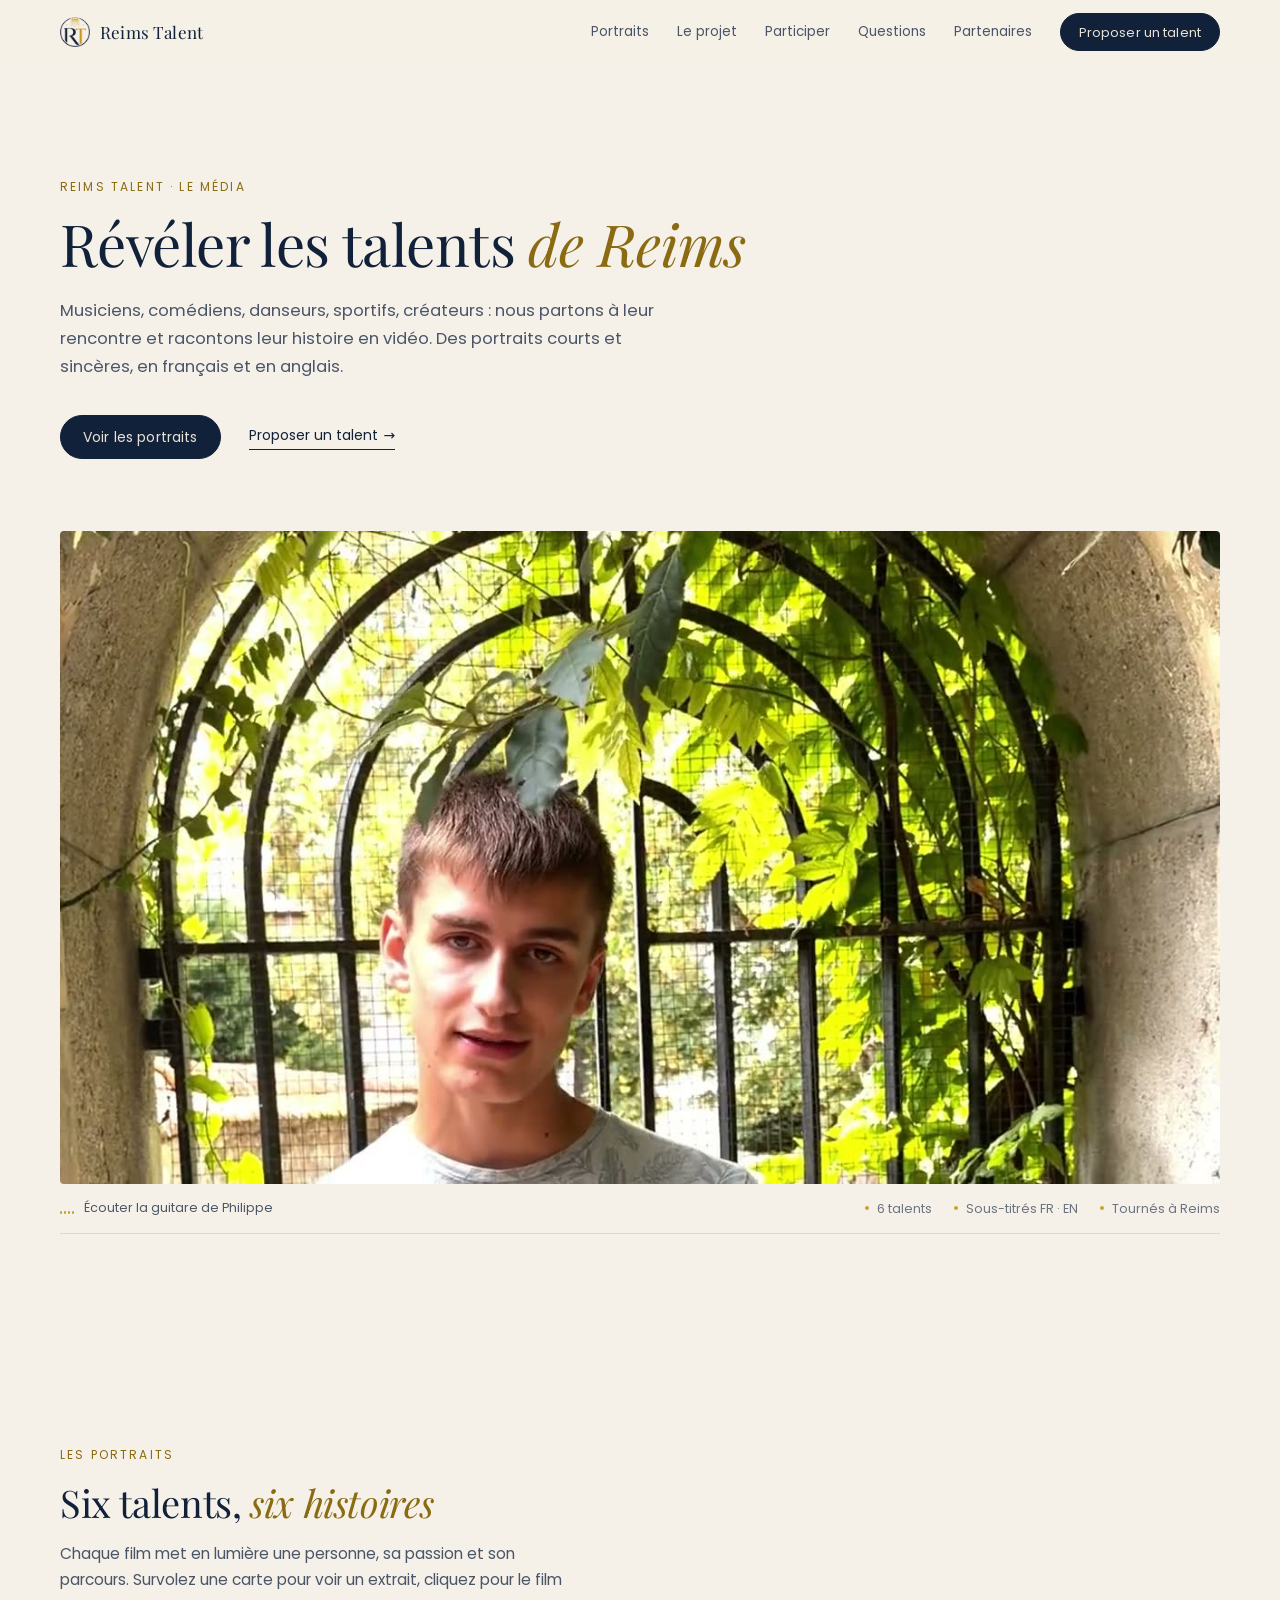
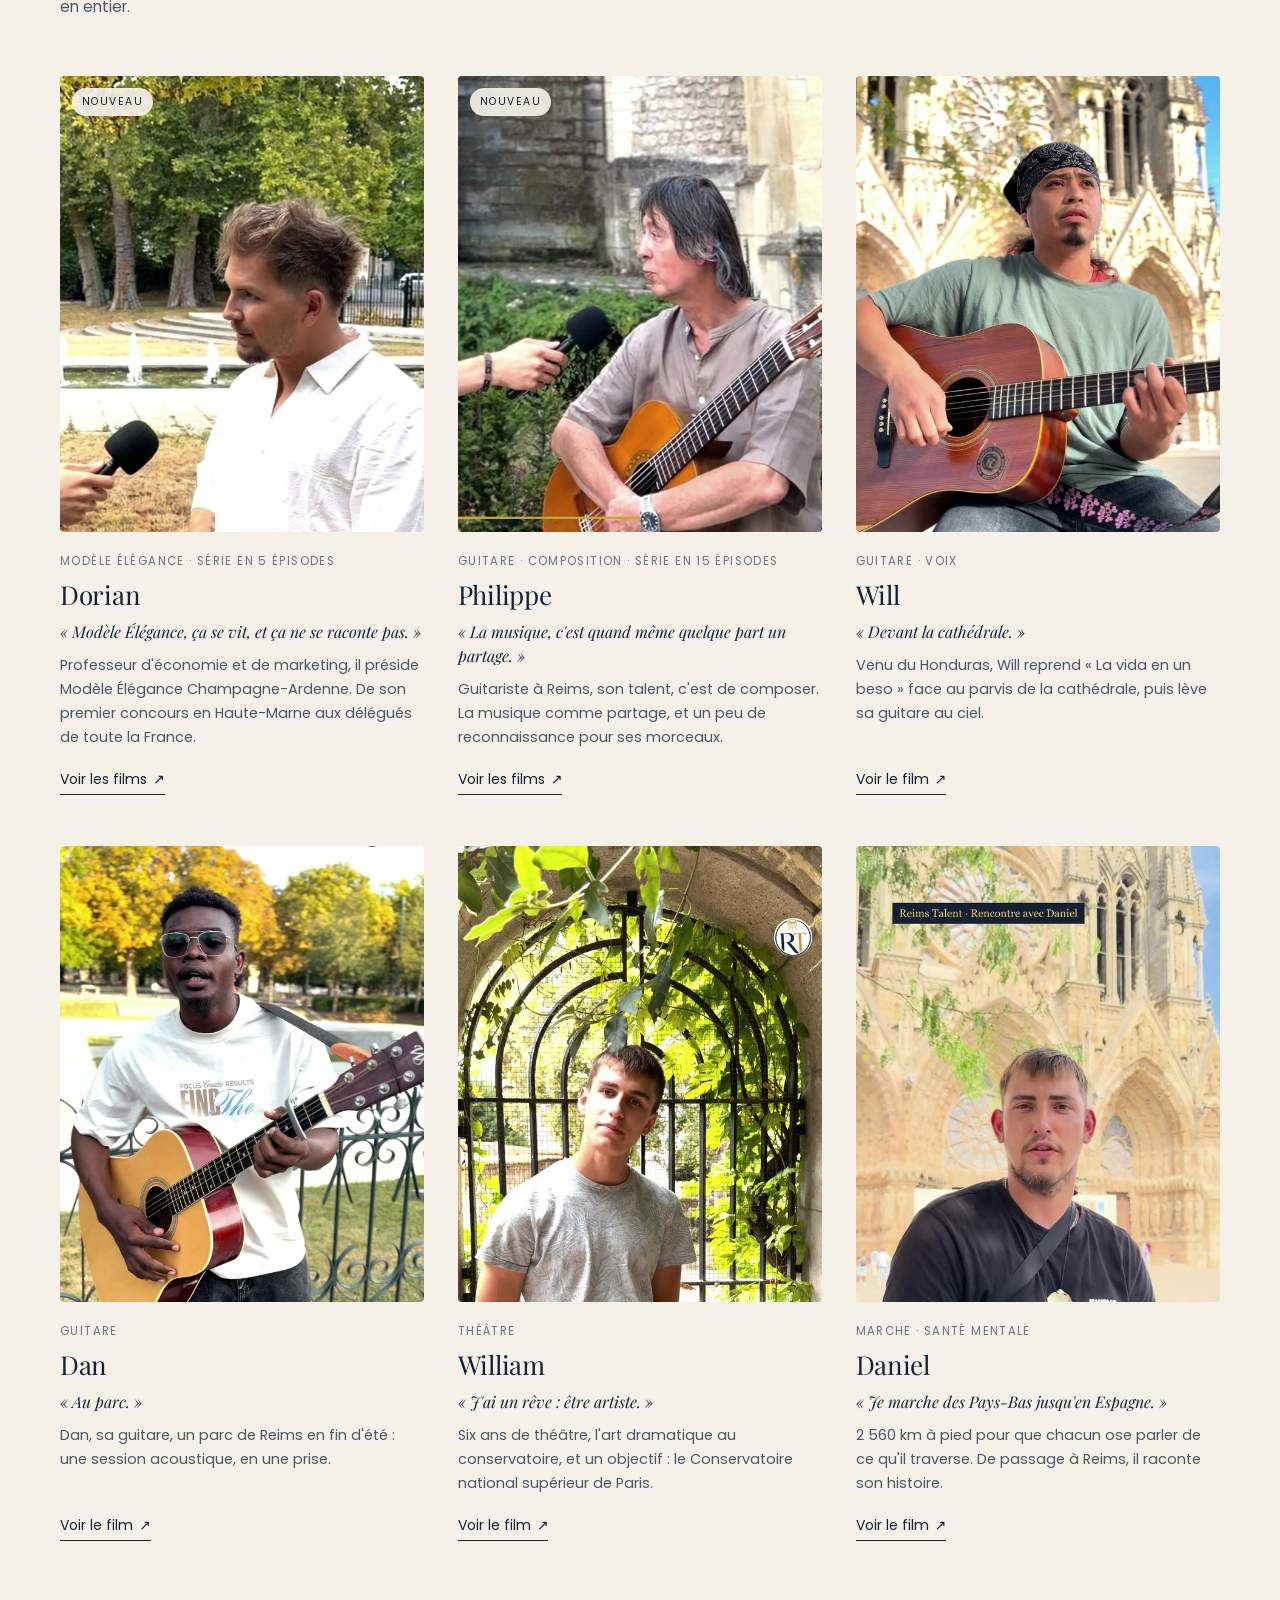
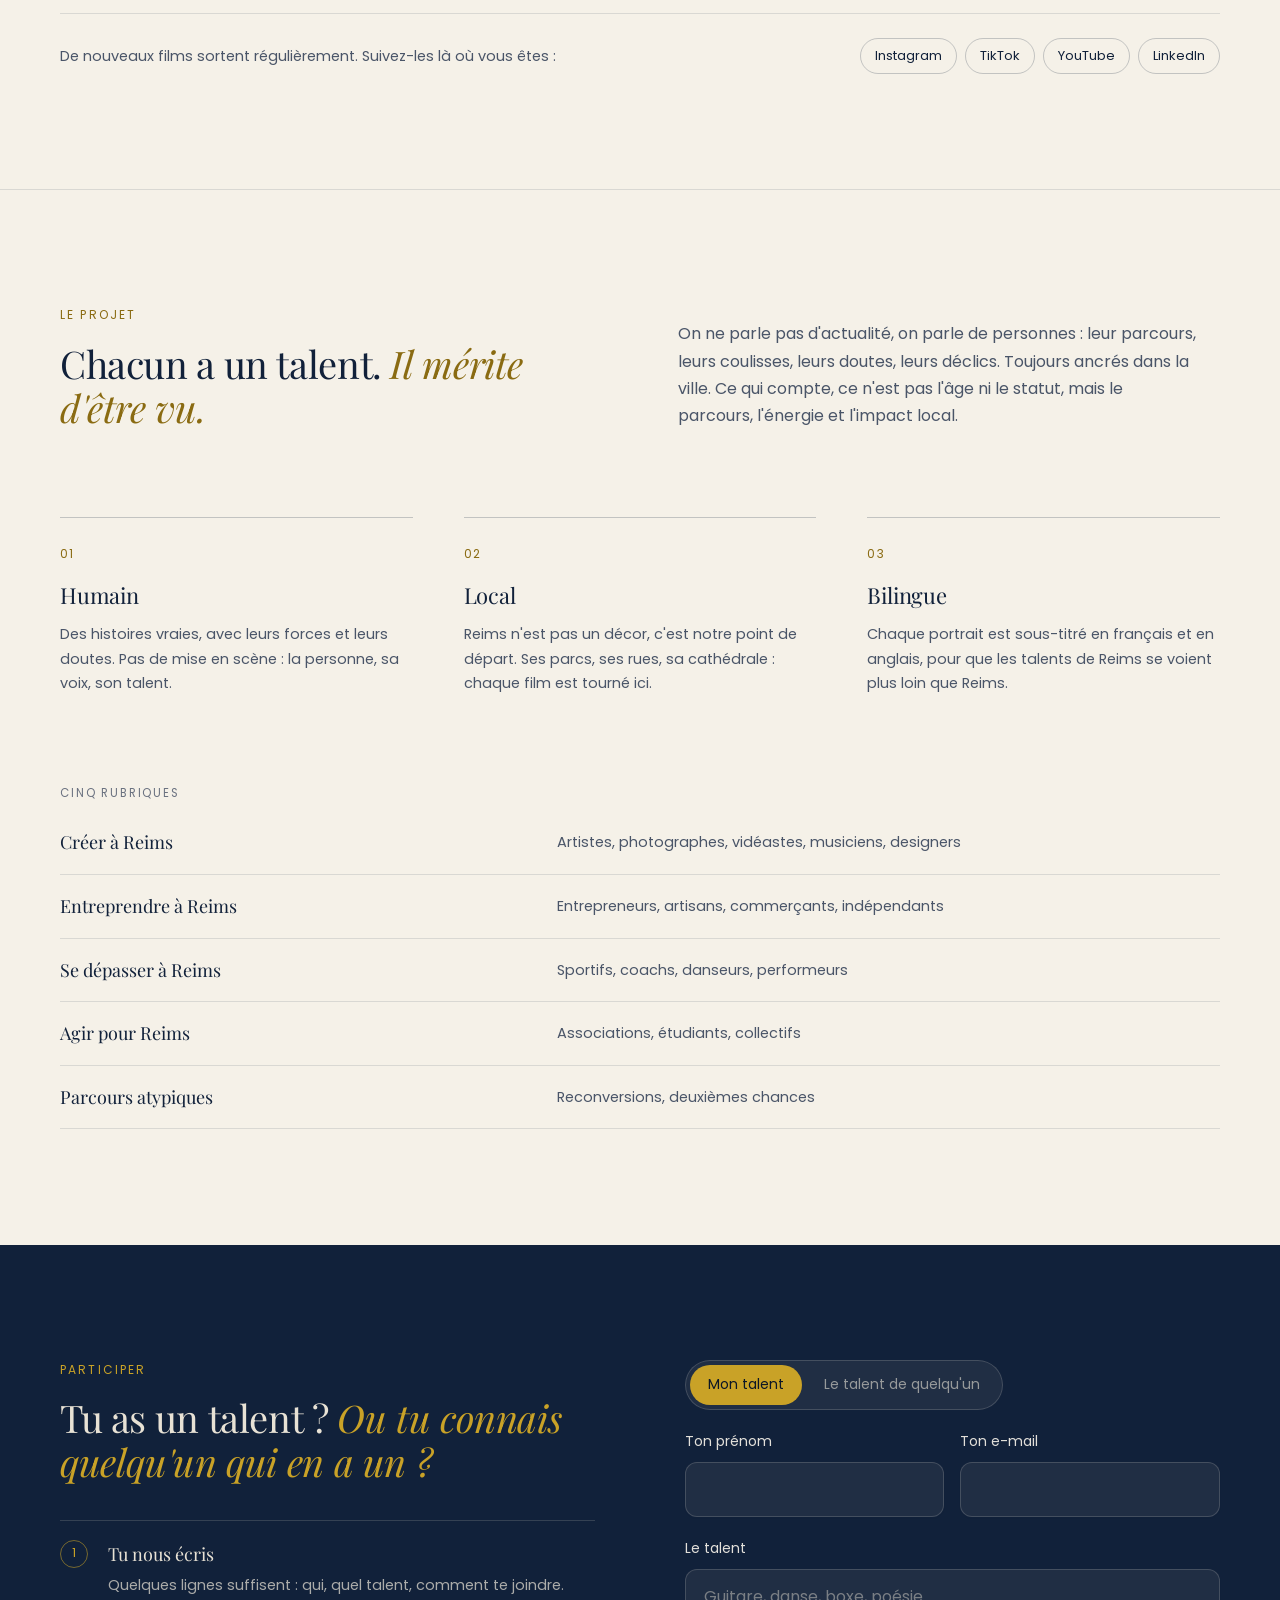
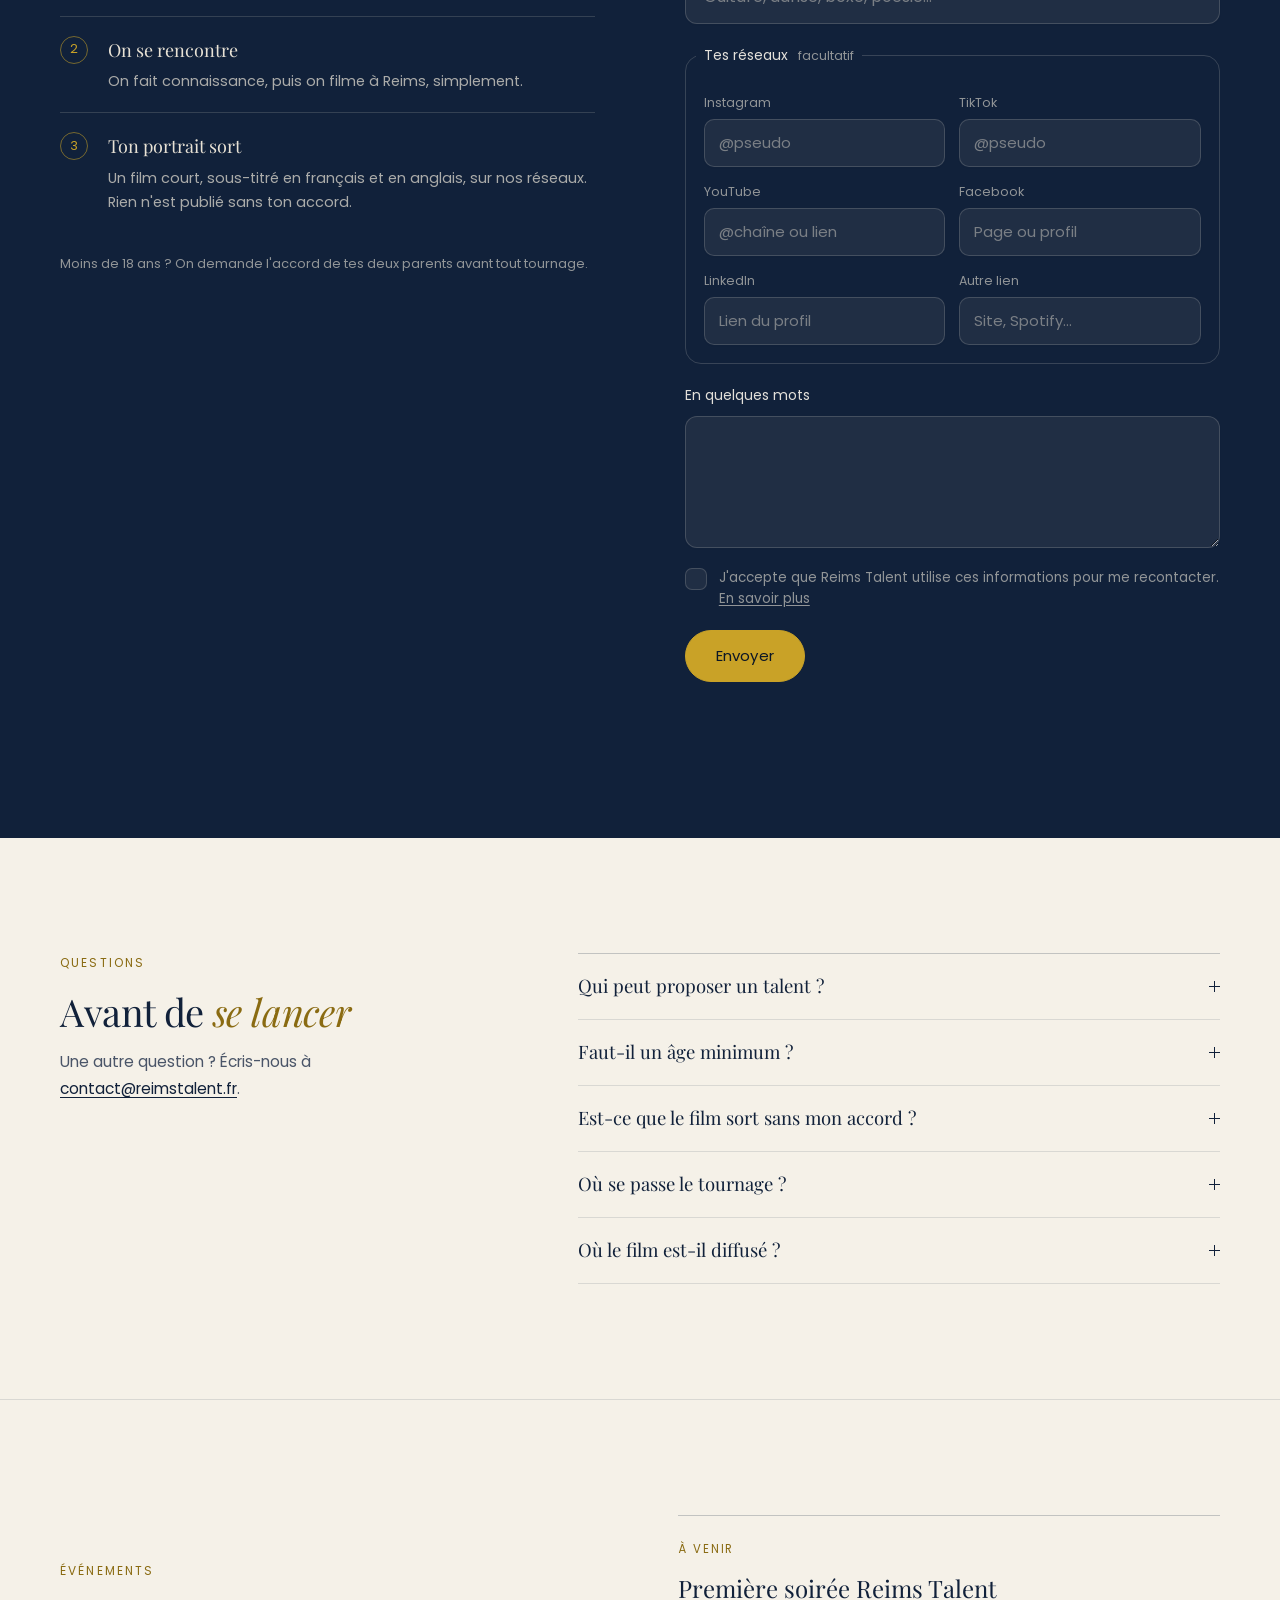
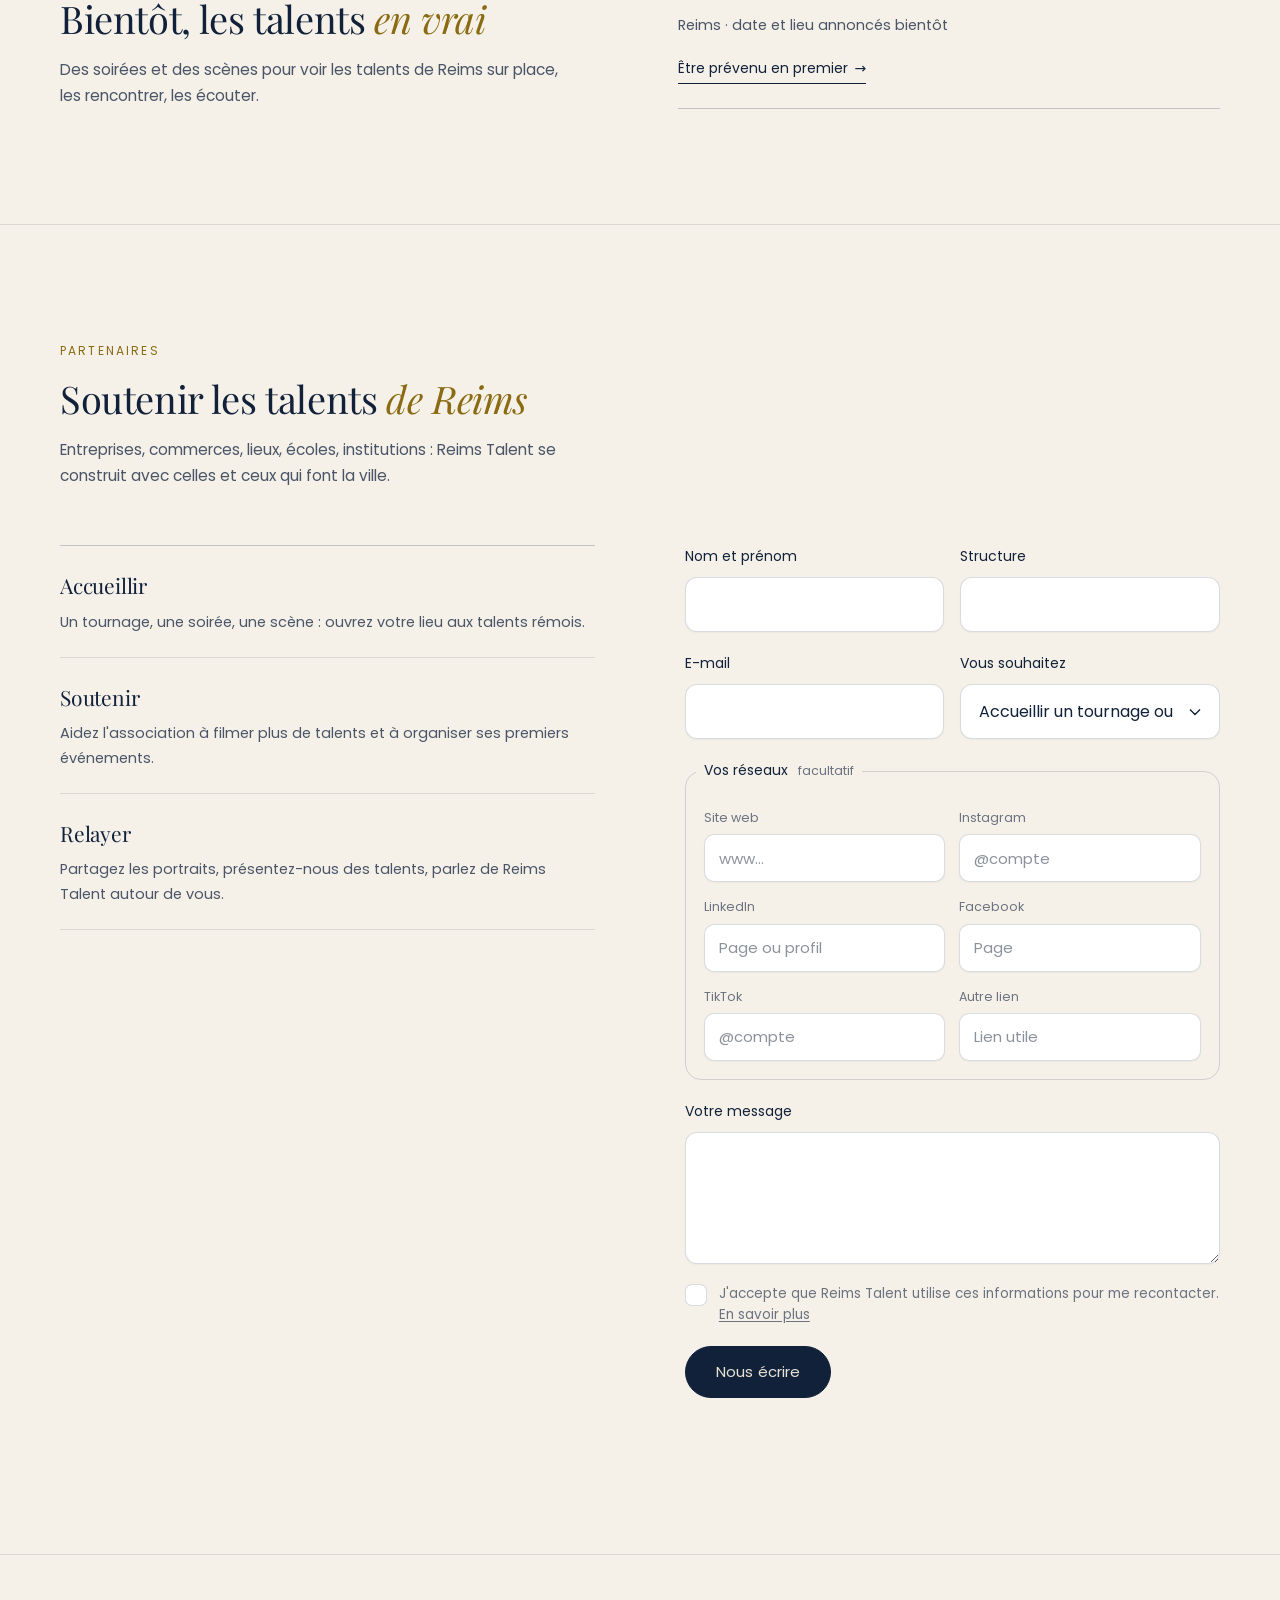
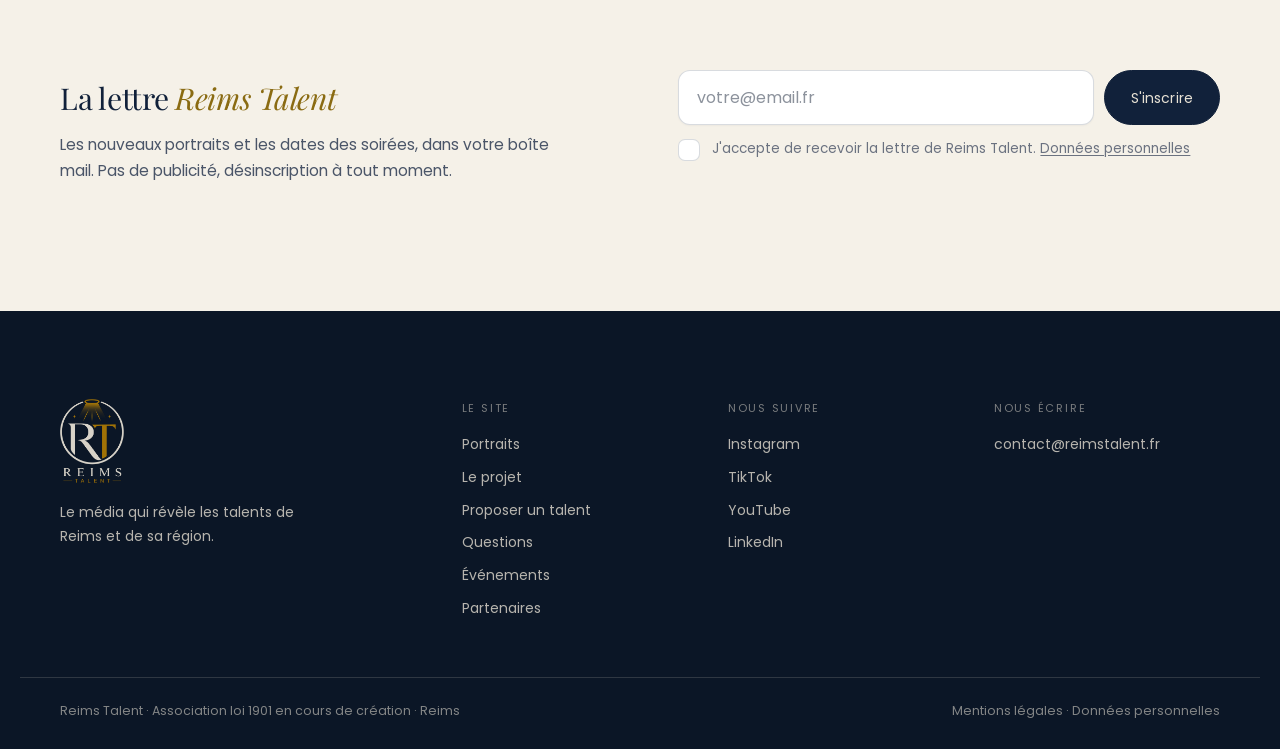
==== commit 7075b549: "Formulaires : vraies cases de saisie, cases à cocher, étiquettes sans trait" ====
--- a/index.html
+++ b/index.html
@@ -25,7 +25,7 @@
 
   <link rel="preload" href="/assets/fonts/playfair.woff2" as="font" type="font/woff2" crossorigin>
   <link rel="preload" href="/assets/fonts/poppins-400.woff2" as="font" type="font/woff2" crossorigin>
-  <link rel="stylesheet" href="/assets/css/site.css?v=3">
+  <link rel="stylesheet" href="/assets/css/site.css?v=3.1">
 
   <script type="application/ld+json">
   {
@@ -111,7 +111,7 @@
     <section class="section" id="portraits" aria-labelledby="titre-portraits">
       <div class="cadre">
         <header class="tete apparition">
-          <p class="etiquette"><span>01</span> Les portraits</p>
+          <p class="etiquette">Les portraits</p>
           <h2 id="titre-portraits" class="titre">Six talents, <em>six histoires</em></h2>
           <p class="chapo">Chaque film met en lumière une personne, sa passion et son parcours. Survolez une carte pour voir un extrait, cliquez pour le film en entier.</p>
         </header>
@@ -227,7 +227,7 @@
       <div class="cadre">
         <div class="projet">
           <div class="apparition">
-            <p class="etiquette"><span>02</span> Le projet</p>
+            <p class="etiquette">Le projet</p>
             <h2 id="titre-projet" class="titre">Chacun a un talent. <em>Il mérite d'être vu.</em></h2>
           </div>
           <p class="projet__texte apparition">On ne parle pas d'actualité, on parle de personnes&nbsp;: leur parcours, leurs coulisses, leurs doutes, leurs déclics. Toujours ancrés dans la ville. Ce qui compte, ce n'est pas l'âge ni le statut, mais le parcours, l'énergie et l'impact local.</p>
@@ -256,7 +256,7 @@
     <section class="section section--marine" id="participer" aria-labelledby="titre-participer">
       <div class="cadre deux-colonnes">
         <div class="apparition">
-          <p class="etiquette etiquette--clair"><span>03</span> Participer</p>
+          <p class="etiquette etiquette--clair">Participer</p>
           <h2 id="titre-participer" class="titre">Tu as un talent&nbsp;? <em>Ou tu connais quelqu'un qui en a un&nbsp;?</em></h2>
           <ol class="etapes">
             <li><span>1</span><div><strong>Tu nous écris</strong><p>Quelques lignes suffisent&nbsp;: qui, quel talent, comment te joindre.</p></div></li>
@@ -293,7 +293,7 @@
             <input id="t-talent" name="talent" type="text" placeholder="Guitare, danse, boxe, poésie…" required maxlength="120">
           </div>
           <fieldset class="reseaux-champs">
-            <legend>Tes réseaux <span class="facultatif">facultatif, remplis ceux que tu as</span></legend>
+            <legend>Tes réseaux <span class="facultatif">facultatif</span></legend>
             <div class="grille-champs grille-champs--reseaux">
               <div class="champ champ--reseau">
                 <label for="t-instagram">Instagram</label>
@@ -317,7 +317,7 @@
               </div>
               <div class="champ champ--reseau">
                 <label for="t-autre_lien">Autre lien</label>
-                <input id="t-autre_lien" name="autre_lien" type="text" inputmode="url" autocomplete="off" spellcheck="false" placeholder="Site, Spotify, SoundCloud…" maxlength="200">
+                <input id="t-autre_lien" name="autre_lien" type="text" inputmode="url" autocomplete="off" spellcheck="false" placeholder="Site, Spotify…" maxlength="200">
               </div>
             </div>
           </fieldset>
@@ -336,7 +336,7 @@
     <section class="section" id="questions" aria-labelledby="titre-questions">
       <div class="cadre deux-colonnes deux-colonnes--etroit">
         <header class="apparition">
-          <p class="etiquette"><span>04</span> Questions</p>
+          <p class="etiquette">Questions</p>
           <h2 id="titre-questions" class="titre">Avant de <em>se lancer</em></h2>
           <p class="chapo">Une autre question&nbsp;? Écris-nous à <a href="mailto:contact@reimstalent.fr">contact@reimstalent.fr</a>.</p>
         </header>
@@ -370,7 +370,7 @@
       <div class="cadre">
         <div class="evenement apparition">
           <div>
-            <p class="etiquette"><span>05</span> Événements</p>
+            <p class="etiquette">Événements</p>
             <h2 id="titre-evenements" class="titre">Bientôt, les talents <em>en vrai</em></h2>
             <p class="chapo">Des soirées et des scènes pour voir les talents de Reims sur place, les rencontrer, les écouter.</p>
           </div>
@@ -388,7 +388,7 @@
     <section class="section section--filet" id="partenaires" aria-labelledby="titre-partenaires">
       <div class="cadre">
         <header class="tete apparition">
-          <p class="etiquette"><span>06</span> Partenaires</p>
+          <p class="etiquette">Partenaires</p>
           <h2 id="titre-partenaires" class="titre">Soutenir les talents <em>de Reims</em></h2>
           <p class="chapo">Entreprises, commerces, lieux, écoles, institutions&nbsp;: Reims Talent se construit avec celles et ceux qui font la ville.</p>
         </header>
@@ -528,6 +528,6 @@
     </div>
   </footer>
 
-  <script src="/assets/js/site.js?v=3" defer></script>
+  <script src="/assets/js/site.js?v=3.1" defer></script>
 </body>
 </html>
--- a/assets/css/site.css
+++ b/assets/css/site.css
@@ -62,14 +62,10 @@
 .chapo { color: var(--encre-douce); max-width: 56ch; margin: 16px 0 0; }
 .chapo a { color: var(--encre); text-underline-offset: 3px; }
 .etiquette, .surtitre {
-  display: flex; align-items: center; gap: 10px;
-  margin: 0 0 18px;
-  font-size: 11.5px; letter-spacing: .16em; text-transform: uppercase; color: var(--encre-pale);
-}
-.etiquette span { color: var(--or-texte); font-variant-numeric: tabular-nums; }
-.etiquette span::after { content: ""; display: inline-block; width: 22px; height: 1px; background: currentColor; margin-left: 10px; vertical-align: middle; opacity: .6; }
-.etiquette--clair { color: rgba(232, 226, 213, .7); }
-.etiquette--clair span { color: var(--or); }
+  margin: 0 0 16px;
+  font-size: 12px; letter-spacing: .18em; text-transform: uppercase; color: var(--or-texte);
+}
+.etiquette--clair { color: var(--or); }
 
 /* Boutons et liens */
 .bouton {
@@ -200,51 +196,80 @@
 /* Participer */
 .etapes { margin: 36px 0 0; padding: 0; list-style: none; }
 .etapes li { display: grid; grid-template-columns: 34px minmax(0, 1fr); gap: 14px; padding: 18px 0; border-top: 1px solid var(--filet-clair); }
-.etapes li > span { font-family: var(--serif); font-style: italic; color: var(--or); font-size: 17px; line-height: 1.4; }
+.etapes li > span { display: grid; place-content: center; width: 28px; height: 28px; margin-top: 1px; border: 1px solid rgba(201, 162, 39, .55); border-radius: 50%; color: var(--or); font-size: 12.5px; line-height: 1; font-variant-numeric: tabular-nums; }
 .etapes strong { font-weight: 400; font-family: var(--serif); font-size: 18px; }
 .etapes p { margin: 4px 0 0; color: rgba(232, 226, 213, .72); font-size: 14.5px; }
 .note { margin: 20px 0 0; font-size: 13px; color: rgba(232, 226, 213, .6); }
 
-/* Formulaires */
-.formulaire { display: grid; gap: 18px; }
-.grille-champs { display: grid; grid-template-columns: minmax(0, 1fr) minmax(0, 1fr); gap: 18px; }
-.champ { display: grid; gap: 7px; }
-.champ label { font-size: 12.5px; letter-spacing: .02em; color: var(--encre-douce); }
-.facultatif { color: var(--encre-pale); font-size: 11.5px; margin-left: 4px; }
+/* Formulaires : de vraies cases, lisibles et agréables à remplir */
+.formulaire {
+  --champ-fond: #FFFFFF; --champ-bord: rgba(17, 33, 58, .16); --champ-bord-survol: rgba(17, 33, 58, .3);
+  --champ-texte: var(--encre); --champ-libelle: var(--encre); --champ-aide: var(--encre-pale); --champ-indice: #8C929C;
+  display: grid; gap: 20px;
+}
+.section--marine .formulaire {
+  --champ-fond: rgba(232, 226, 213, .07); --champ-bord: rgba(232, 226, 213, .18); --champ-bord-survol: rgba(232, 226, 213, .34);
+  --champ-texte: #F5F1E8; --champ-libelle: rgba(245, 241, 232, .92); --champ-aide: rgba(232, 226, 213, .6); --champ-indice: rgba(232, 226, 213, .45);
+}
+.grille-champs { display: grid; grid-template-columns: minmax(0, 1fr) minmax(0, 1fr); gap: 20px 16px; }
+.champ { display: grid; gap: 8px; }
+.champ label { font-size: 14px; color: var(--champ-libelle); }
+.facultatif { color: var(--champ-aide); font-size: 12.5px; margin-left: 6px; }
 .champ input, .champ textarea, .champ select, .lettre__ligne input {
-  width: 100%; min-height: 46px; padding: 11px 0;
-  border: 0; border-bottom: 1px solid var(--filet-fort); border-radius: 0;
-  background: transparent; color: inherit; font: 400 15px/1.5 var(--sans);
-  transition: border-color .2s;
-}
-.champ textarea { resize: vertical; min-height: 96px; }
-.champ select { appearance: none; background: transparent url("data:image/svg+xml,%3Csvg xmlns='http://www.w3.org/2000/svg' width='10' height='6'%3E%3Cpath d='M1 1l4 4 4-4' fill='none' stroke='%2311213A' stroke-width='1.2'/%3E%3C/svg%3E") no-repeat right 4px center; padding-right: 22px; cursor: pointer; }
-.champ input:focus, .champ textarea:focus, .champ select:focus, .lettre__ligne input:focus { outline: none; border-bottom-color: var(--or); }
-.champ input::placeholder, .champ textarea::placeholder, .lettre__ligne input::placeholder { color: var(--encre-pale); opacity: .7; }
-[aria-invalid="true"] { border-bottom-color: #B4442F !important; }
-.choix { display: flex; flex-wrap: wrap; gap: 8px; margin: 0; padding: 0; border: 0; }
+  width: 100%; min-height: 54px; padding: 15px 18px;
+  border: 1px solid var(--champ-bord); border-radius: 12px;
+  background: var(--champ-fond); color: var(--champ-texte);
+  font: 400 16px/1.45 var(--sans);
+  box-shadow: 0 1px 2px rgba(17, 33, 58, .04);
+  transition: border-color .2s, box-shadow .2s, background-color .2s;
+}
+.champ input:hover, .champ textarea:hover, .champ select:hover, .lettre__ligne input:hover { border-color: var(--champ-bord-survol); }
+.champ input:focus, .champ textarea:focus, .champ select:focus, .lettre__ligne input:focus {
+  outline: none; border-color: var(--or); box-shadow: 0 0 0 4px rgba(201, 162, 39, .2);
+}
+.section--marine .champ input:focus, .section--marine .champ textarea:focus { background: rgba(232, 226, 213, .1); }
+.champ textarea { resize: vertical; min-height: 132px; }
+.champ select { appearance: none; cursor: pointer; padding-right: 44px; background: var(--champ-fond) url("data:image/svg+xml,%3Csvg xmlns='http://www.w3.org/2000/svg' width='12' height='8'%3E%3Cpath d='M1 1.5l5 5 5-5' fill='none' stroke='%2311213A' stroke-width='1.4'/%3E%3C/svg%3E") no-repeat right 18px center; }
+.champ input::placeholder, .champ textarea::placeholder, .lettre__ligne input::placeholder { color: var(--champ-indice); opacity: 1; }
+[aria-invalid="true"] { border-color: #C0563F !important; box-shadow: 0 0 0 4px rgba(192, 86, 63, .14) !important; }
+.section--marine [aria-invalid="true"] { border-color: #F0A493 !important; }
+
+/* Le choix « mon talent / quelqu'un » */
+.choix { display: inline-flex; gap: 4px; margin: 0; padding: 4px; border: 1px solid var(--champ-bord); border-radius: 999px; background: var(--champ-fond); justify-self: start; }
 .choix label { cursor: pointer; }
 .choix input { position: absolute; opacity: 0; pointer-events: none; }
-.choix span { display: inline-flex; align-items: center; min-height: 38px; padding: 0 16px; border: 1px solid var(--filet-clair); border-radius: 999px; font-size: 13.5px; transition: background .2s, color .2s, border-color .2s; }
-.choix input:checked + span { background: var(--ivoire); color: var(--marine); border-color: var(--ivoire); }
+.choix span { display: inline-flex; align-items: center; min-height: 40px; padding: 0 18px; border-radius: 999px; font-size: 14px; color: var(--champ-aide); transition: background .25s var(--ease), color .25s; }
+.choix input:checked + span { background: var(--or); color: var(--marine-profond); }
 .choix input:focus-visible + span { outline: 2px solid var(--or); outline-offset: 2px; }
-.accord { display: flex; gap: 10px; align-items: flex-start; font-size: 12.5px; line-height: 1.55; color: var(--encre-douce); cursor: pointer; }
-.accord input { margin: 3px 0 0; accent-color: var(--or); flex: none; }
+
+/* Réseaux : un champ par réseau, avec le préfixe dans la case */
+.reseaux-champs { margin: 0; padding: 18px; border: 1px solid var(--champ-bord); border-radius: 16px; min-width: 0; }
+.reseaux-champs legend { padding: 0 8px; margin-left: -8px; font-size: 14px; color: var(--champ-libelle); }
+.grille-champs--reseaux { grid-template-columns: minmax(0, 1fr) minmax(0, 1fr); gap: 14px 14px; margin-top: 6px; }
+.champ--reseau { gap: 6px; }
+.champ--reseau label { font-size: 12.5px; color: var(--champ-aide); }
+.champ--reseau input { min-height: 48px; padding: 12px 14px; font-size: 15px; border-radius: 10px; }
+
+/* Case d'accord */
+.accord { display: flex; gap: 12px; align-items: flex-start; font-size: 13.5px; line-height: 1.55; color: var(--champ-aide, var(--encre-douce)); cursor: pointer; }
+.accord input {
+  appearance: none; flex: none; width: 22px; height: 22px; margin: 0; cursor: pointer;
+  border: 1px solid var(--champ-bord, var(--filet-fort)); border-radius: 7px; background: var(--champ-fond, #fff);
+  display: grid; place-content: center; transition: background .2s, border-color .2s;
+}
+.accord input::after { content: ""; width: 10px; height: 6px; border: 2px solid var(--marine-profond); border-top: 0; border-right: 0; transform: rotate(-45deg) translate(1px, -1px) scale(0); transition: transform .2s var(--ease); }
+.accord input:checked { background: var(--or); border-color: var(--or); }
+.accord input:checked::after { transform: rotate(-45deg) translate(1px, -1px) scale(1); }
+.accord input:focus-visible { outline: 2px solid var(--or); outline-offset: 2px; }
 .accord a { color: inherit; text-underline-offset: 2px; }
-.formulaire .bouton { justify-self: start; }
-.formulaire__etat { margin: 0; min-height: 1.5em; font-size: 13.5px; }
-.formulaire__etat.est-erreur { color: #B4442F; }
+
+.formulaire .bouton { justify-self: start; min-height: 52px; padding: 0 30px; font-size: 15px; }
+.formulaire__etat { margin: 0; min-height: 1.5em; font-size: 14px; }
+.formulaire__etat.est-erreur { color: #C0563F; }
 .formulaire__etat.est-ok { color: var(--or-texte); }
-.est-envoye .champ, .est-envoye .grille-champs, .est-envoye .choix, .est-envoye .accord, .est-envoye .lettre__ligne, .est-envoye .bouton { display: none; }
-
-/* Formulaire sur fond marine */
-.section--marine .champ label, .section--marine .accord { color: rgba(232, 226, 213, .72); }
-.section--marine .champ input, .section--marine .champ textarea { border-bottom-color: rgba(232, 226, 213, .28); }
-.section--marine .champ input::placeholder, .section--marine .champ textarea::placeholder { color: rgba(232, 226, 213, .45); }
-.section--marine .facultatif { color: rgba(232, 226, 213, .5); }
 .section--marine .formulaire__etat.est-ok { color: var(--or); }
 .section--marine .formulaire__etat.est-erreur { color: #F0A493; }
-.section--marine [aria-invalid="true"] { border-bottom-color: #F0A493 !important; }
+.est-envoye .champ, .est-envoye .grille-champs, .est-envoye .choix, .est-envoye .accord, .est-envoye .lettre__ligne, .est-envoye .bouton, .est-envoye .reseaux-champs { display: none; }
 
 /* Questions */
 .faq { border-top: 1px solid var(--filet-fort); }
@@ -276,7 +301,9 @@
 /* Lettre */
 .lettre__cadre { display: grid; grid-template-columns: minmax(0, 1fr) minmax(0, 1fr); gap: clamp(32px, 6vw, 96px); align-items: center; }
 .lettre__form { display: grid; gap: 14px; }
-.lettre__ligne { display: flex; gap: 14px; align-items: flex-end; }
+.lettre__ligne { display: flex; gap: 10px; align-items: stretch; }
+.lettre__form { --champ-fond: #FFFFFF; --champ-bord: rgba(17, 33, 58, .16); --champ-bord-survol: rgba(17, 33, 58, .3); --champ-texte: var(--encre); --champ-aide: var(--encre-pale); --champ-indice: #8C929C; }
+.lettre__ligne .bouton { min-height: 54px; padding: 0 26px; }
 .lettre__ligne input { flex: 1; }
 
 /* Pied de page */
@@ -342,6 +369,12 @@
   .carte { flex: 0 0 78%; scroll-snap-align: start; }
   .js .portraits .apparition { opacity: 1; transform: none; }
   .grille-champs { grid-template-columns: minmax(0, 1fr); }
+  .grille-champs--reseaux { grid-template-columns: minmax(0, 1fr) minmax(0, 1fr); gap: 12px 10px; }
+  .reseaux-champs { padding: 14px 12px; }
+  .champ--reseau input { font-size: 16px; padding: 11px 12px; }
+  .choix { justify-self: stretch; display: flex; }
+  .choix label { flex: 1; }
+  .choix span { justify-content: center; width: 100%; padding: 0 8px; font-size: 13.5px; white-space: nowrap; }
   .lettre__ligne { flex-direction: column; align-items: stretch; }
   .pied__grille { grid-template-columns: minmax(0, 1fr); gap: 28px; }
 }
@@ -351,18 +384,6 @@
   *, *::before, *::after { transition-duration: .01ms !important; animation-duration: .01ms !important; }
   .js .apparition { opacity: 1; transform: none; }
 }
-
-/* Réseaux sociaux dans les formulaires : un champ par réseau */
-.reseaux-champs { margin: 4px 0 0; padding: 0; border: 0; min-width: 0; }
-.reseaux-champs legend { padding: 0; margin-bottom: 4px; font-size: 12.5px; color: var(--encre-douce); }
-.section--marine .reseaux-champs legend { color: rgba(232, 226, 213, .72); }
-.grille-champs--reseaux { grid-template-columns: repeat(3, minmax(0, 1fr)); gap: 4px 18px; }
-.champ--reseau { gap: 0; }
-.champ--reseau label { font-size: 11px; letter-spacing: .1em; text-transform: uppercase; color: var(--encre-pale); padding-top: 10px; }
-.section--marine .champ--reseau label { color: rgba(232, 226, 213, .5); }
-.champ--reseau input { min-height: 40px; padding: 8px 0; font-size: 14.5px; }
-@media (max-width: 980px) { .grille-champs--reseaux { grid-template-columns: repeat(2, minmax(0, 1fr)); } }
-@media (max-width: 820px) { .grille-champs--reseaux { grid-template-columns: repeat(2, minmax(0, 1fr)); } }
 
 /* Son de l'accueil : coupé par défaut, monte en douceur au clic */
 .son { display: inline-flex; align-items: center; gap: 10px; padding: 0; border: 0; background: none; color: var(--encre-douce); font: 400 12.5px/1.4 var(--sans); cursor: pointer; transition: color .2s; }
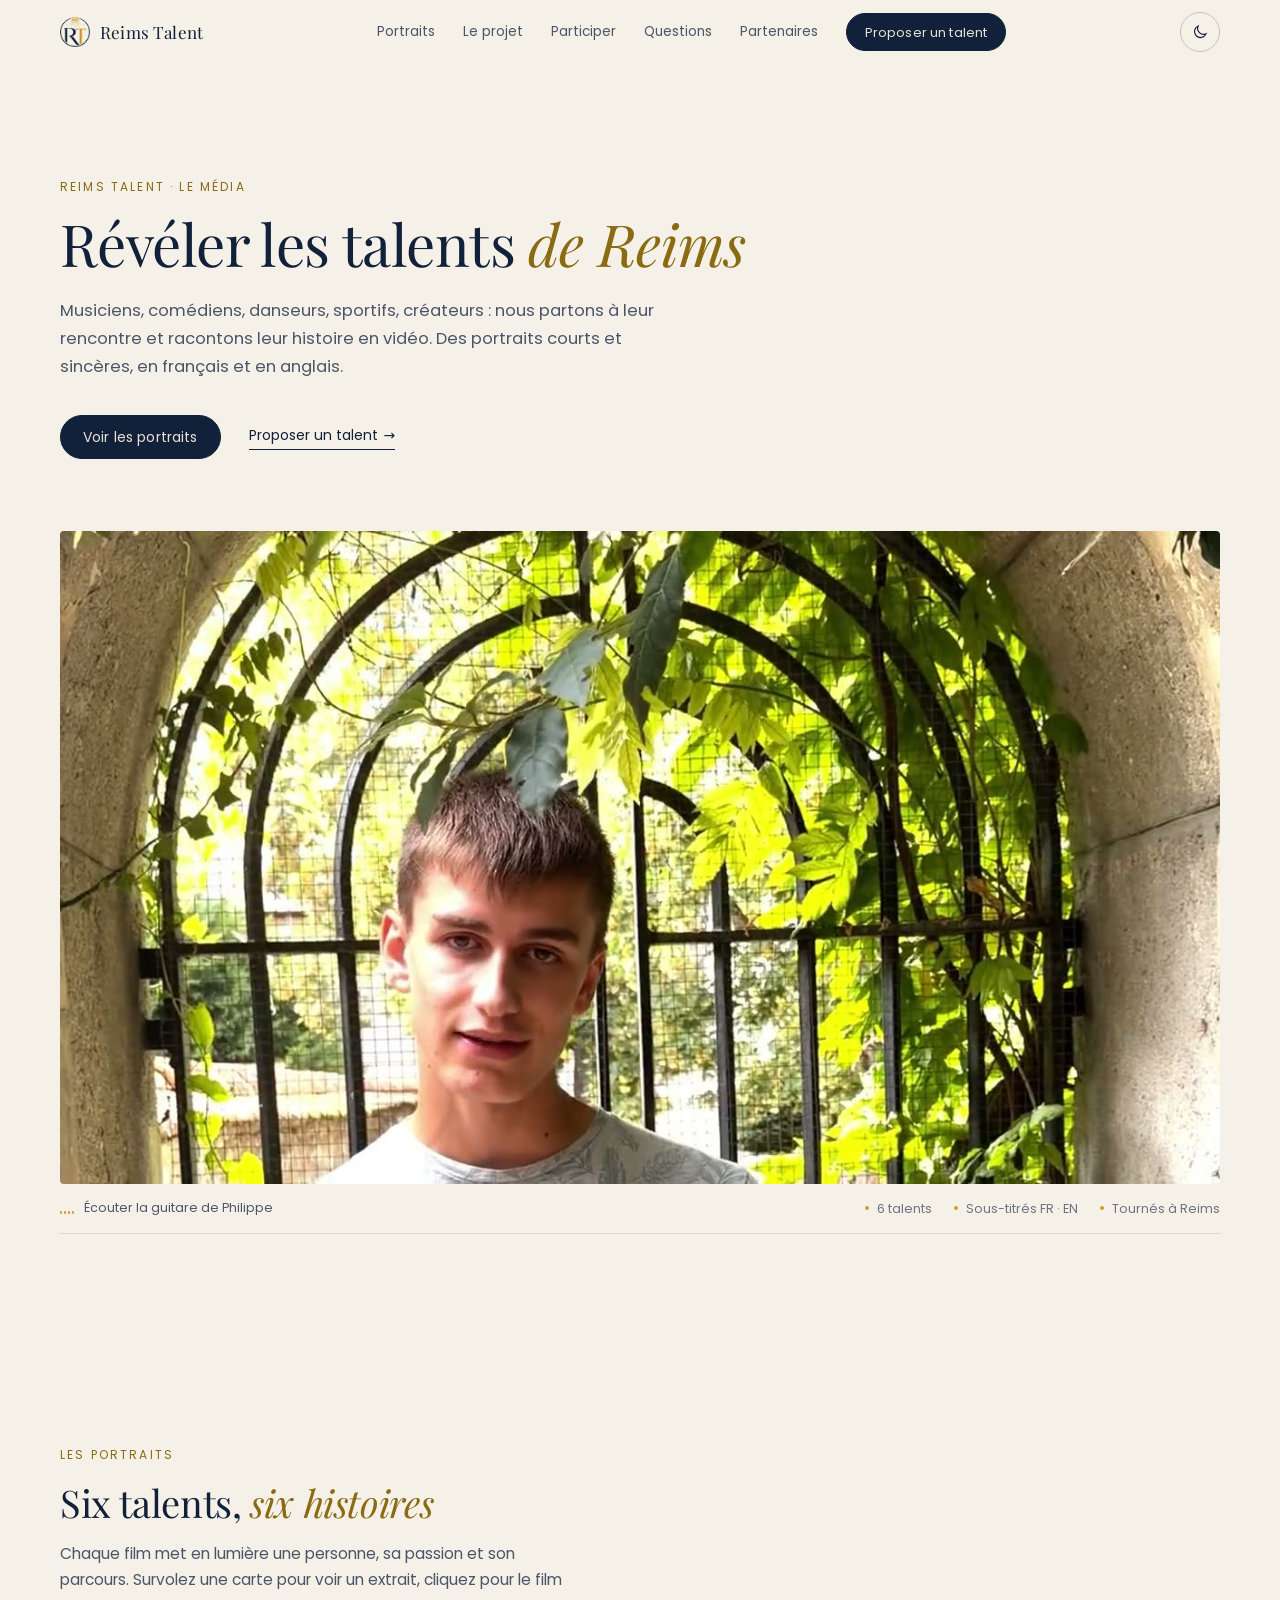
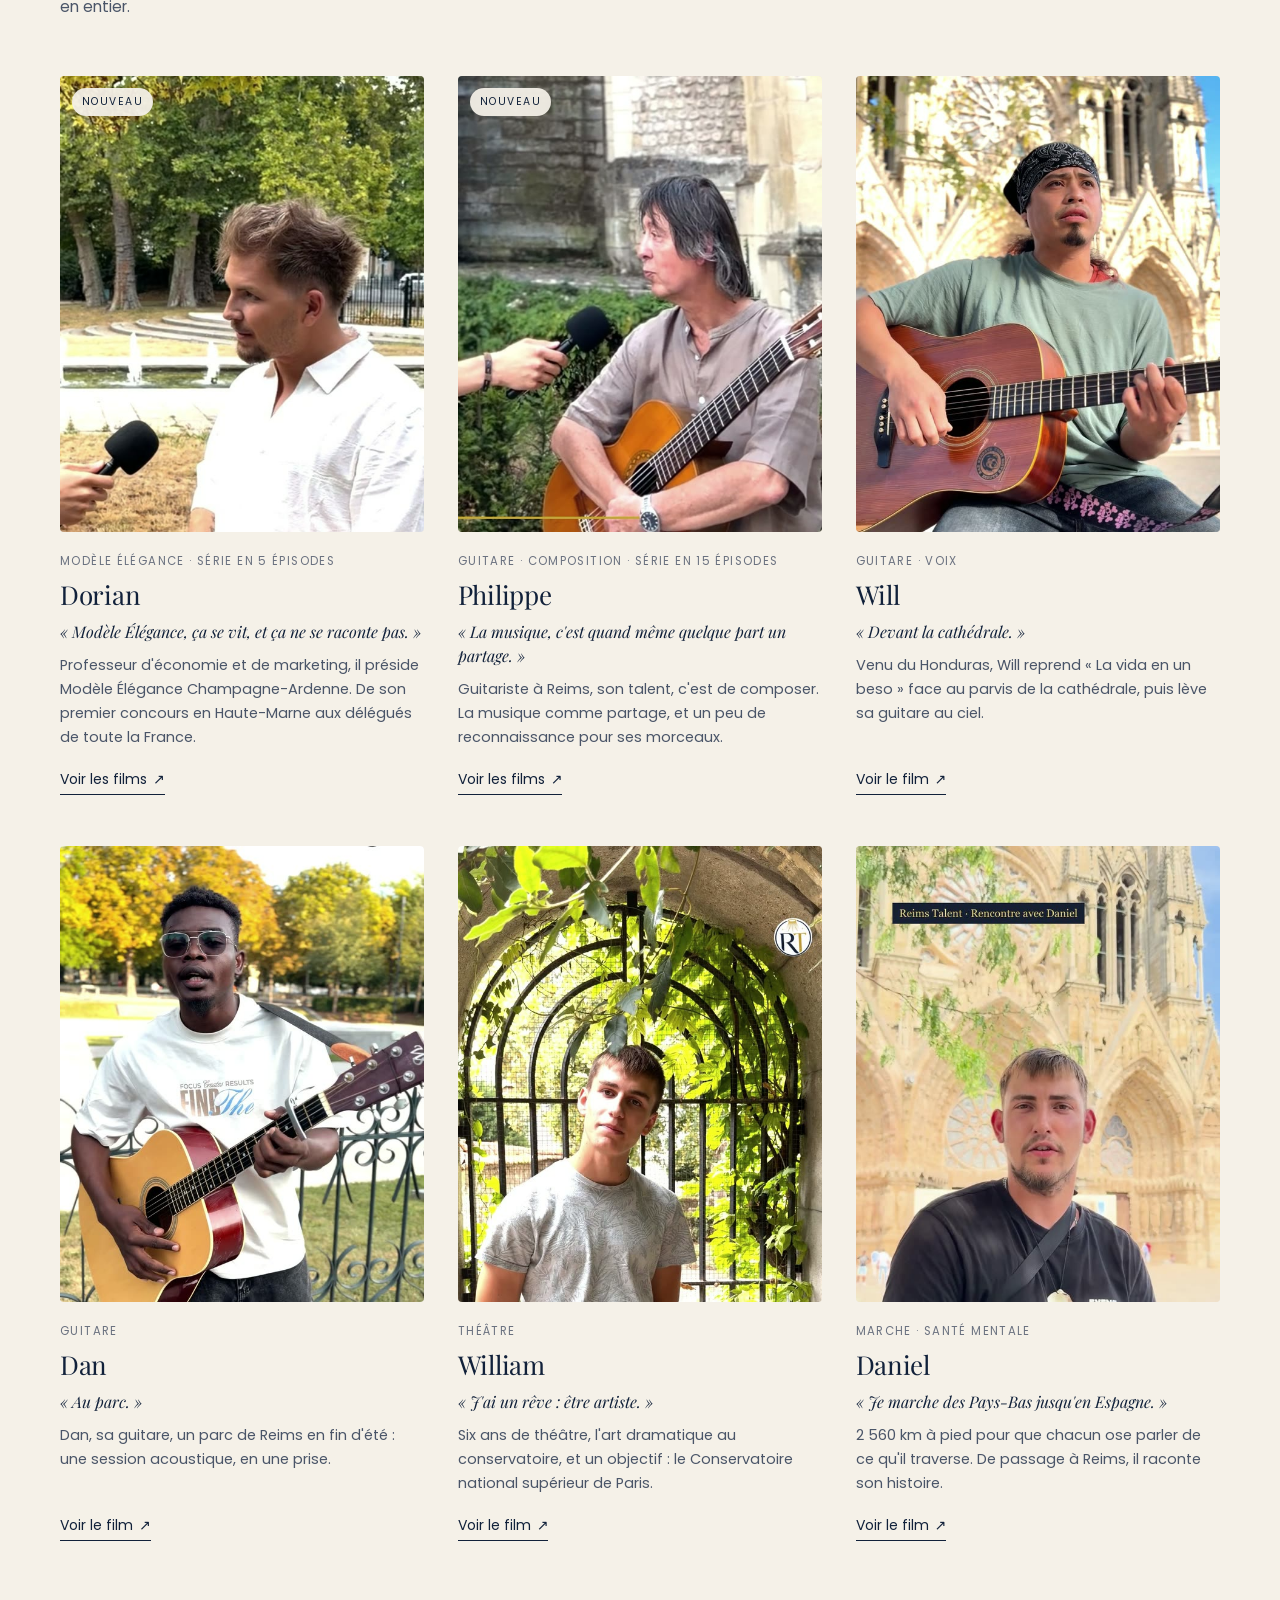
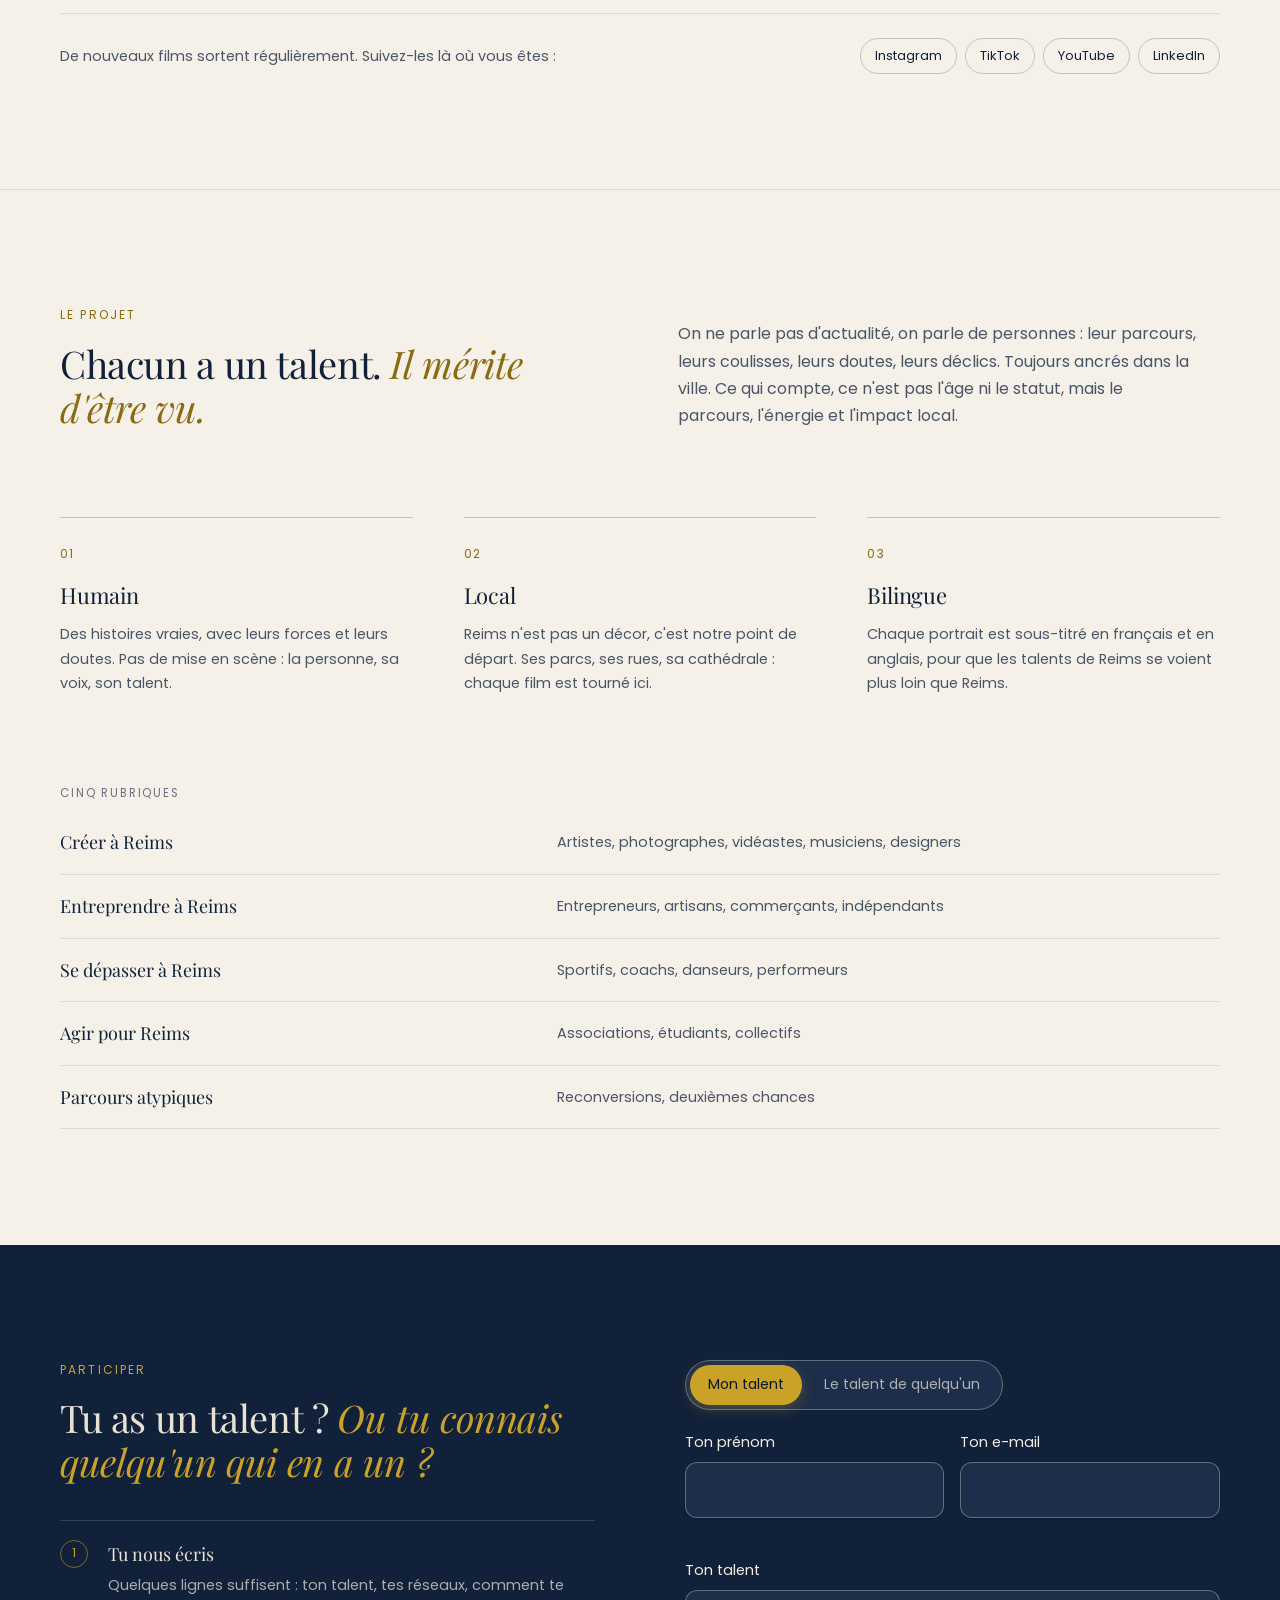
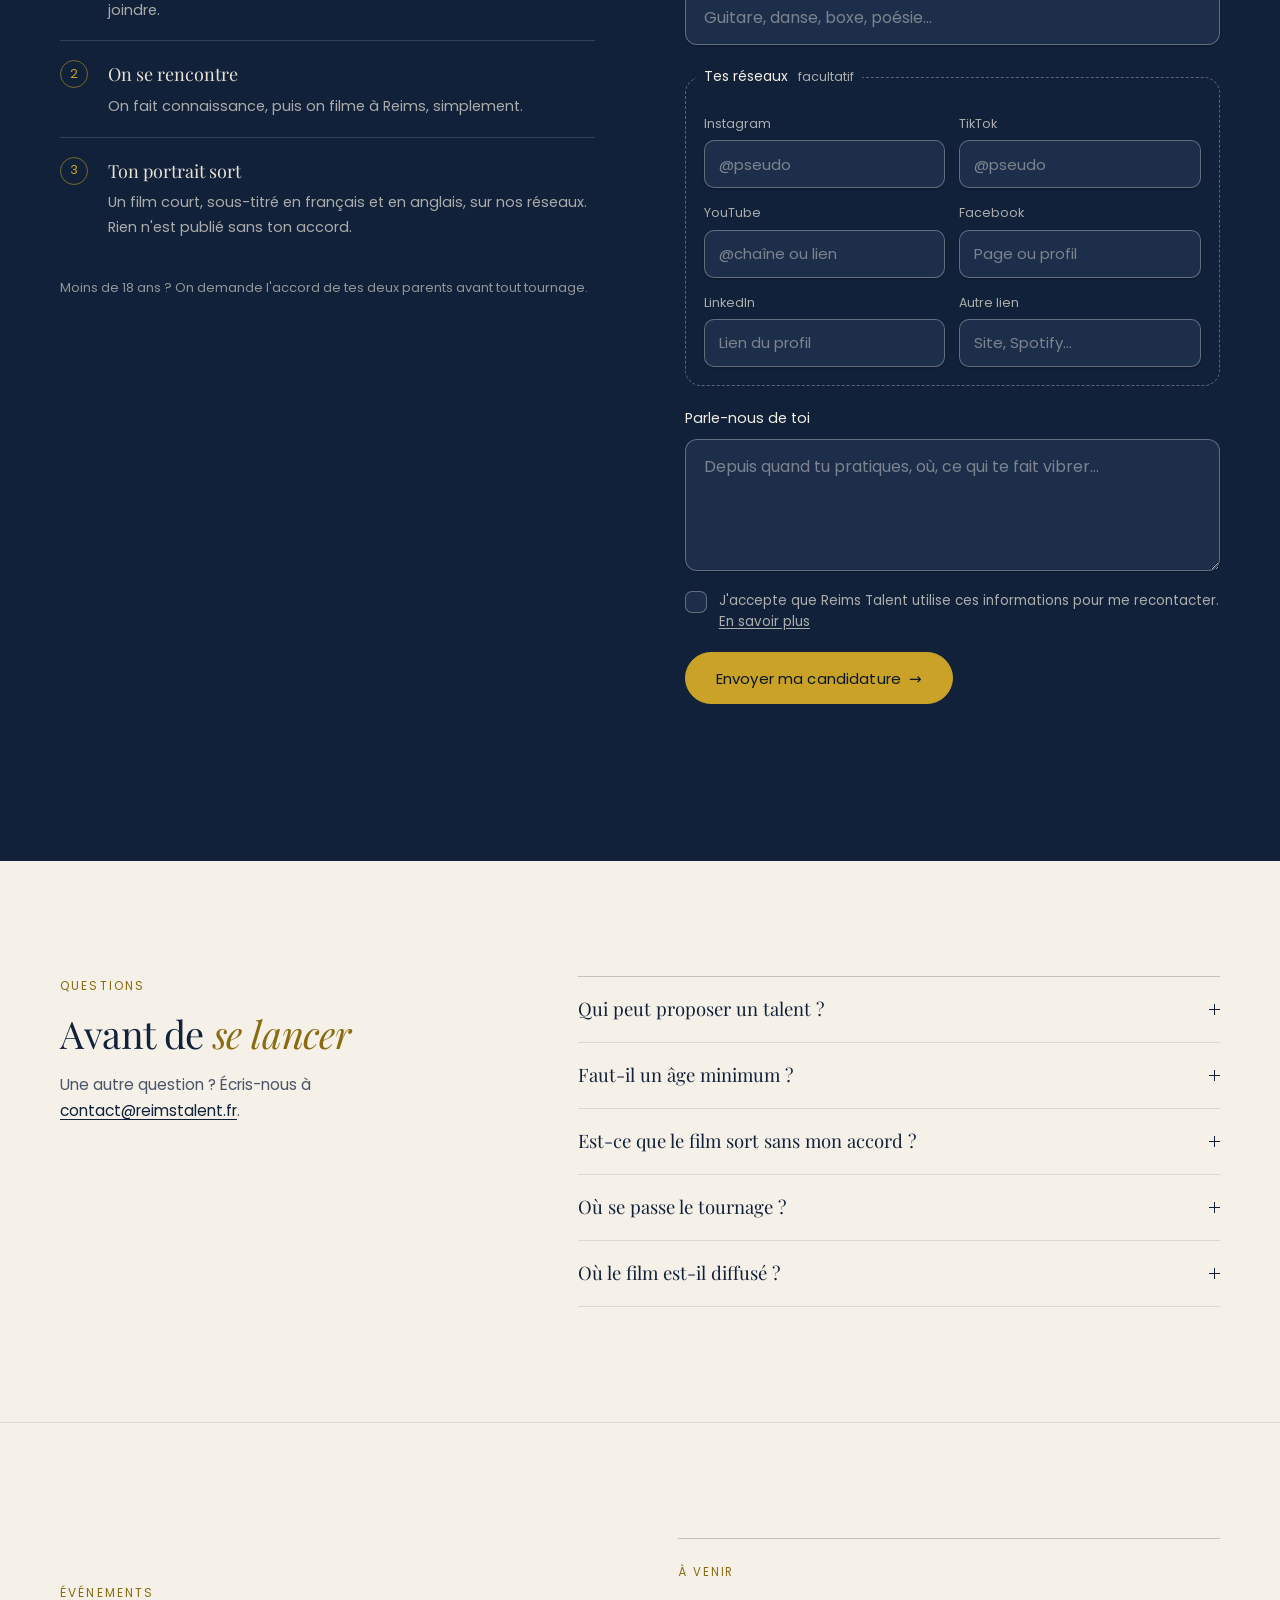
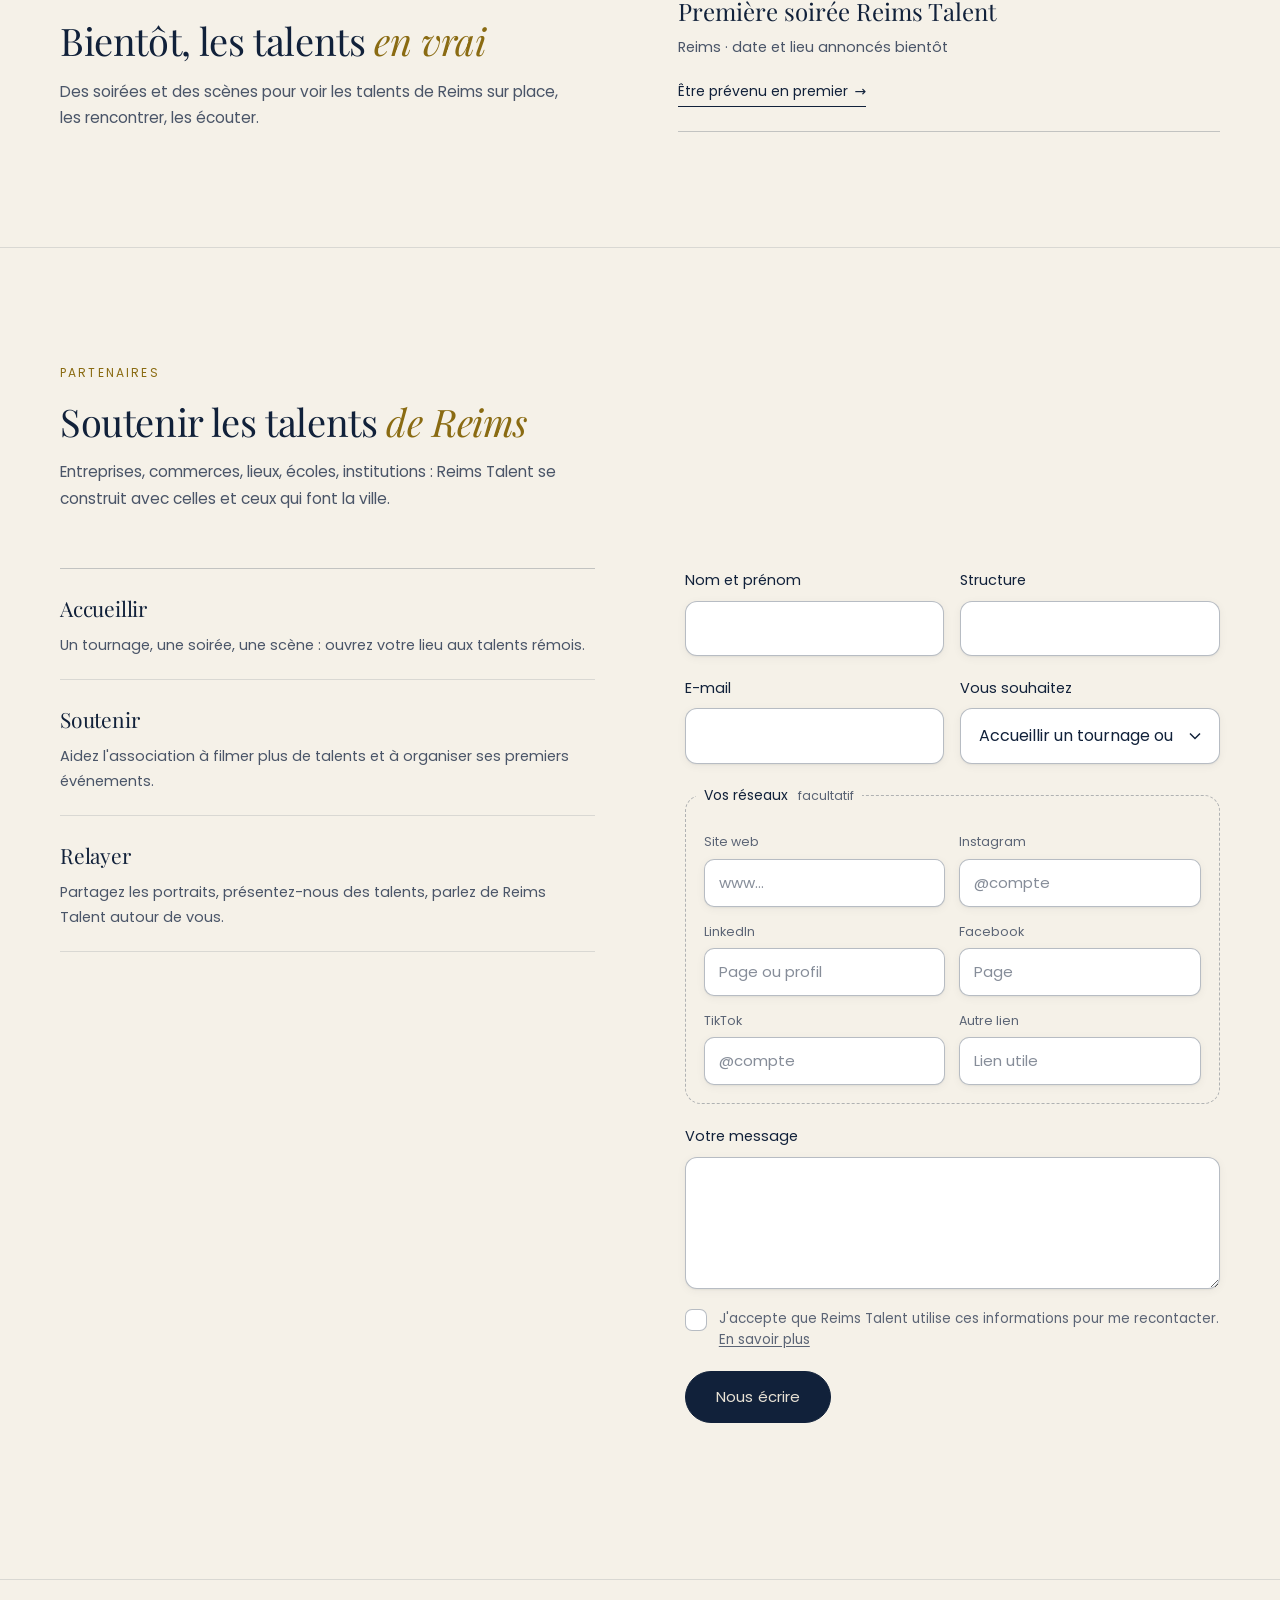
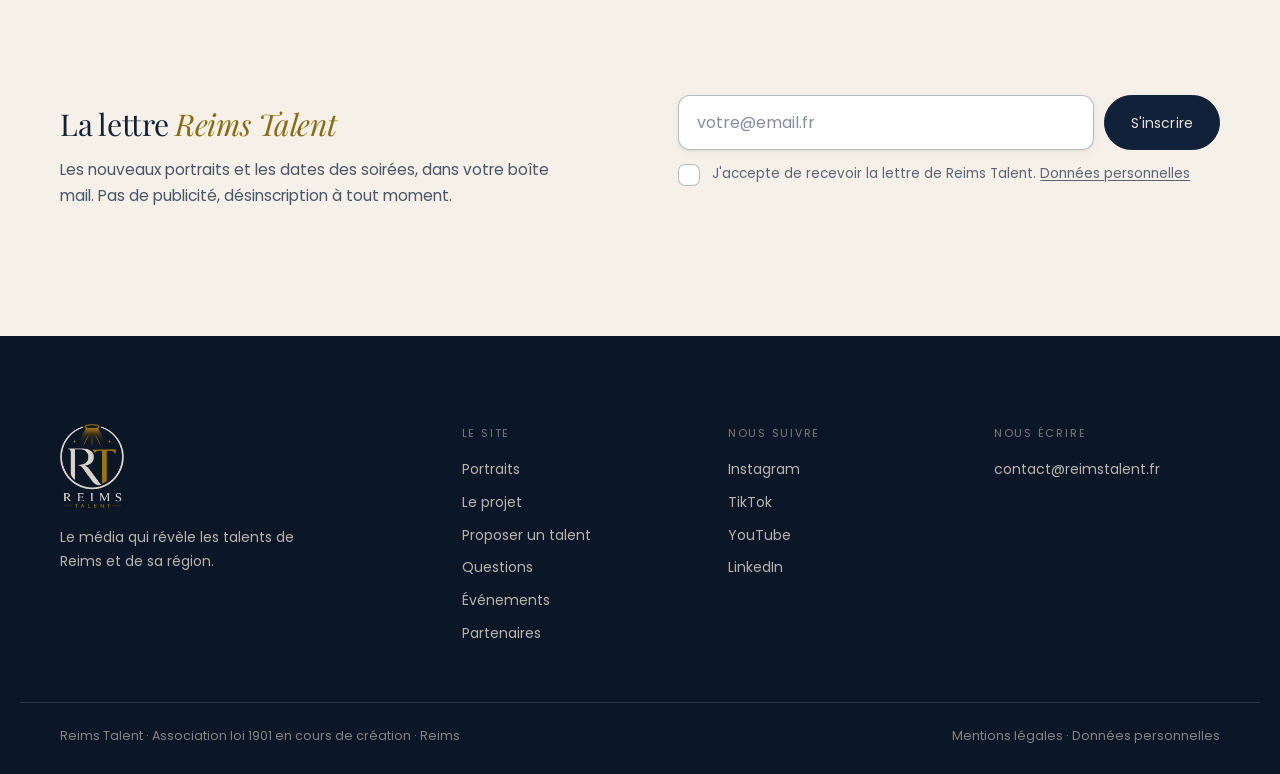
==== commit b2d1ce7f: "Mode jour / nuit, cases plus visibles, formulaire qui change selon « mon talent » ou « quelqu'un », " ====
--- a/index.html
+++ b/index.html
@@ -25,7 +25,8 @@
 
   <link rel="preload" href="/assets/fonts/playfair.woff2" as="font" type="font/woff2" crossorigin>
   <link rel="preload" href="/assets/fonts/poppins-400.woff2" as="font" type="font/woff2" crossorigin>
-  <link rel="stylesheet" href="/assets/css/site.css?v=3.1">
+  <script>try{var t=localStorage.getItem("rt-theme");if(t==="dark"||t==="light")document.documentElement.dataset.theme=t;}catch(e){}</script>
+  <link rel="stylesheet" href="/assets/css/site.css?v=3.2">
 
   <script type="application/ld+json">
   {
@@ -52,7 +53,8 @@
   <header class="entete" data-entete>
     <div class="entete__barre">
       <a class="marque" href="#haut" aria-label="Reims Talent, retour en haut">
-        <img src="/assets/img/monogramme-fonce.png" alt="" width="30" height="30">
+        <img class="marque__jour" src="/assets/img/monogramme-fonce.png" alt="" width="30" height="30">
+        <img class="marque__nuit" src="/assets/img/monogramme.png" alt="" width="30" height="31">
         <span>Reims Talent</span>
       </a>
       <nav class="nav" id="nav" aria-label="Navigation principale">
@@ -63,9 +65,15 @@
         <a href="#partenaires" data-lien>Partenaires</a>
         <a class="bouton bouton--plein nav__appel" href="#participer">Proposer un talent</a>
       </nav>
-      <button class="burger" type="button" aria-controls="nav" aria-expanded="false" aria-label="Ouvrir le menu" data-burger>
-        <span></span><span></span>
-      </button>
+      <div class="entete__outils">
+        <button class="theme" type="button" aria-label="Changer de mode : jour ou nuit" data-theme-bouton>
+          <svg class="theme__jour" viewBox="0 0 24 24" fill="none" stroke="currentColor" stroke-width="1.6" stroke-linecap="round" aria-hidden="true"><path d="M20 14.5A8 8 0 0 1 9.5 4a8 8 0 1 0 10.5 10.5Z"/></svg>
+          <svg class="theme__nuit" viewBox="0 0 24 24" fill="none" stroke="currentColor" stroke-width="1.6" stroke-linecap="round" aria-hidden="true"><circle cx="12" cy="12" r="4"/><path d="M12 2.5v2M12 19.5v2M4.6 4.6l1.4 1.4M18 18l1.4 1.4M2.5 12h2M19.5 12h2M4.6 19.4 6 18M18 6l1.4-1.4"/></svg>
+        </button>
+        <button class="burger" type="button" aria-controls="nav" aria-expanded="false" aria-label="Ouvrir le menu" data-burger>
+          <span></span><span></span>
+        </button>
+      </div>
     </div>
   </header>
 
@@ -259,22 +267,23 @@
           <p class="etiquette etiquette--clair">Participer</p>
           <h2 id="titre-participer" class="titre">Tu as un talent&nbsp;? <em>Ou tu connais quelqu'un qui en a un&nbsp;?</em></h2>
           <ol class="etapes">
-            <li><span>1</span><div><strong>Tu nous écris</strong><p>Quelques lignes suffisent&nbsp;: qui, quel talent, comment te joindre.</p></div></li>
-            <li><span>2</span><div><strong>On se rencontre</strong><p>On fait connaissance, puis on filme à Reims, simplement.</p></div></li>
-            <li><span>3</span><div><strong>Ton portrait sort</strong><p>Un film court, sous-titré en français et en anglais, sur nos réseaux. Rien n'est publié sans ton accord.</p></div></li>
+            <li><span>1</span><div><strong data-moi="Tu nous écris" data-autre="Tu nous présentes la personne">Tu nous écris</strong><p data-moi="Quelques lignes suffisent : ton talent, tes réseaux, comment te joindre." data-autre="Son prénom, son talent, ses réseaux : on s'occupe de la contacter.">Quelques lignes suffisent&nbsp;: ton talent, tes réseaux, comment te joindre.</p></div></li>
+            <li><span>2</span><div><strong data-moi="On se rencontre" data-autre="On rencontre la personne">On se rencontre</strong><p data-moi="On fait connaissance, puis on filme à Reims, simplement." data-autre="On lui parle de ta proposition, puis on filme à Reims, si elle le souhaite.">On fait connaissance, puis on filme à Reims, simplement.</p></div></li>
+            <li><span>3</span><div><strong data-moi="Ton portrait sort" data-autre="Son portrait sort">Ton portrait sort</strong><p data-moi="Un film court, sous-titré en français et en anglais, sur nos réseaux. Rien n'est publié sans ton accord." data-autre="Un film court, sous-titré en français et en anglais, sur nos réseaux. Rien n'est publié sans son accord.">Un film court, sous-titré en français et en anglais, sur nos réseaux. Rien n'est publié sans ton accord.</p></div></li>
           </ol>
-          <p class="note">Moins de 18&nbsp;ans&nbsp;? On demande l'accord de tes deux parents avant tout tournage.</p>
-        </div>
-
-        <form class="formulaire apparition" action="https://api.web3forms.com/submit" method="post" data-formulaire data-merci="Merci, c'est bien reçu. On revient vers toi très vite." novalidate>
+          <p class="note" data-moi="Moins de 18 ans ? On demande l'accord de tes deux parents avant tout tournage." data-autre="La personne a moins de 18 ans ? On demande l'accord de ses deux parents avant tout tournage.">Moins de 18&nbsp;ans&nbsp;? On demande l'accord de tes deux parents avant tout tournage.</p>
+        </div>
+
+        <form class="formulaire apparition" action="https://api.web3forms.com/submit" method="post" data-formulaire data-mode="moi" data-merci="Merci, c'est bien reçu. On revient vers toi très vite." novalidate>
           <input type="hidden" name="formulaire" value="talent">
           <input type="hidden" name="access_key" value="d7441ec3-bf69-49b4-a5d0-7c67635c8cf4">
-          <input type="hidden" name="subject" value="Nouveau talent proposé sur reimstalent.fr">
+          <input type="hidden" name="subject" value="Nouveau talent proposé sur reimstalent.fr (son propre talent)" data-moi="Nouveau talent proposé sur reimstalent.fr (son propre talent)" data-autre="Nouveau talent proposé sur reimstalent.fr (le talent de quelqu'un)" data-valeur>
           <input type="hidden" name="from_name" value="reimstalent.fr">
           <div class="piege" aria-hidden="true"><label>Ne pas remplir <input type="text" name="botcheck" tabindex="-1" autocomplete="off"></label></div>
 
-          <fieldset class="choix">
+          <fieldset class="choix" data-choix>
             <legend class="visuellement-cache">Je propose</legend>
+            <span class="choix__curseur" aria-hidden="true"></span>
             <label><input type="radio" name="qui" value="moi" checked><span>Mon talent</span></label>
             <label><input type="radio" name="qui" value="quelqu'un"><span>Le talent de quelqu'un</span></label>
           </fieldset>
@@ -288,12 +297,20 @@
               <input id="t-email" name="email" type="email" autocomplete="email" required maxlength="120">
             </div>
           </div>
+          <div class="repli" data-seulement="autre">
+            <div class="repli__dedans">
+              <div class="champ">
+                <label for="t-son-prenom">Son prénom</label>
+                <input id="t-son-prenom" name="son_prenom" type="text" autocomplete="off" maxlength="60" placeholder="Le prénom de la personne" data-requis-autre>
+              </div>
+            </div>
+          </div>
           <div class="champ">
-            <label for="t-talent">Le talent</label>
-            <input id="t-talent" name="talent" type="text" placeholder="Guitare, danse, boxe, poésie…" required maxlength="120">
+            <label for="t-talent" data-moi="Ton talent" data-autre="Son talent">Ton talent</label>
+            <input id="t-talent" name="talent" type="text" placeholder="Guitare, danse, boxe, poésie…" data-moi-placeholder="Guitare, danse, boxe, poésie…" data-autre-placeholder="Chant, cuisine, skate, éloquence…" required maxlength="120">
           </div>
           <fieldset class="reseaux-champs">
-            <legend>Tes réseaux <span class="facultatif">facultatif</span></legend>
+            <legend><span data-moi="Tes réseaux" data-autre="Ses réseaux, pour la retrouver">Tes réseaux</span> <span class="facultatif">facultatif</span></legend>
             <div class="grille-champs grille-champs--reseaux">
               <div class="champ champ--reseau">
                 <label for="t-instagram">Instagram</label>
@@ -322,11 +339,11 @@
             </div>
           </fieldset>
           <div class="champ">
-            <label for="t-message">En quelques mots</label>
-            <textarea id="t-message" name="message" rows="4" required maxlength="2000"></textarea>
+            <label for="t-message" data-moi="Parle-nous de toi" data-autre="Pourquoi cette personne ?">Parle-nous de toi</label>
+            <textarea id="t-message" name="message" rows="4" required maxlength="2000" placeholder="Depuis quand tu pratiques, où, ce qui te fait vibrer…" data-moi-placeholder="Depuis quand tu pratiques, où, ce qui te fait vibrer…" data-autre-placeholder="Où tu as découvert son talent, ce qui t'a marqué, comment la joindre…"></textarea>
           </div>
           <label class="accord"><input type="checkbox" name="accord" value="oui" required> <span>J'accepte que Reims Talent utilise ces informations pour me recontacter. <a href="/confidentialite.html">En savoir plus</a></span></label>
-          <button class="bouton bouton--or" type="submit">Envoyer</button>
+          <button class="bouton bouton--or" type="submit"><span data-moi="Envoyer ma candidature" data-autre="Proposer ce talent">Envoyer ma candidature</span> <span class="bouton__fleche" aria-hidden="true">→</span></button>
           <p class="formulaire__etat" role="status" aria-live="polite"></p>
         </form>
       </div>
@@ -528,6 +545,6 @@
     </div>
   </footer>
 
-  <script src="/assets/js/site.js?v=3.1" defer></script>
+  <script src="/assets/js/site.js?v=3.2" defer></script>
 </body>
 </html>
--- a/assets/css/site.css
+++ b/assets/css/site.css
@@ -21,6 +21,18 @@
   --filet: rgba(17, 33, 58, .12);
   --filet-fort: rgba(17, 33, 58, .22);
   --filet-clair: rgba(232, 226, 213, .16);
+  --entete-fond: rgba(245, 241, 232, .86);
+  --bouton-fond: #11213A; --bouton-texte: #E8E2D5; --bouton-survol: #0B1626;
+  --section-marine: #11213A;
+  --pied-fond: #0B1626;
+  --survol-doux: rgba(17, 33, 58, .04);
+  --pastille-fond: rgba(245, 241, 232, .94);
+  /* Cases de saisie */
+  --champ-fond: #FFFFFF; --champ-bord: rgba(17, 33, 58, .3); --champ-bord-survol: rgba(17, 33, 58, .5);
+  --champ-texte: #11213A; --champ-libelle: #11213A; --champ-aide: #5B6475; --champ-indice: #868D99;
+  --champ-ombre: 0 1px 2px rgba(17, 33, 58, .06), 0 2px 10px rgba(17, 33, 58, .05);
+  --fleche: url("data:image/svg+xml,%3Csvg xmlns='http://www.w3.org/2000/svg' width='12' height='8'%3E%3Cpath d='M1 1.5l5 5 5-5' fill='none' stroke='%2311213A' stroke-width='1.5'/%3E%3C/svg%3E");
+  color-scheme: light;
 
   --serif: "Playfair Display", Georgia, "Times New Roman", serif;
   --sans: "Poppins", system-ui, -apple-system, "Segoe UI", sans-serif;
@@ -30,6 +42,44 @@
   --rayon: 4px;
   --ease: cubic-bezier(.2, .7, .2, 1);
   --entete: 64px;
+}
+
+/* Mode nuit : suit le système, sauf si le visiteur a choisi */
+@media (prefers-color-scheme: dark) {
+  :root:not([data-theme="light"]) {
+    --fond: #0C1727; --fond-carte: #15243A;
+    --encre: #EEE9DE; --encre-douce: rgba(238, 233, 222, .74); --encre-pale: rgba(238, 233, 222, .56);
+    --or-texte: #D9B54A;
+    --filet: rgba(238, 233, 222, .12); --filet-fort: rgba(238, 233, 222, .22);
+    --entete-fond: rgba(12, 23, 39, .86);
+    --bouton-fond: #EEE9DE; --bouton-texte: #0C1727; --bouton-survol: #FFFFFF;
+    --section-marine: #13253F;
+    --pied-fond: #070F1C;
+    --survol-doux: rgba(238, 233, 222, .06);
+    --pastille-fond: rgba(12, 23, 39, .82);
+    --champ-fond: #18283F; --champ-bord: rgba(238, 233, 222, .3); --champ-bord-survol: rgba(238, 233, 222, .5);
+    --champ-texte: #F5F1E8; --champ-libelle: #EEE9DE; --champ-aide: rgba(238, 233, 222, .66); --champ-indice: rgba(238, 233, 222, .44);
+    --champ-ombre: 0 1px 2px rgba(0, 0, 0, .25);
+    --fleche: url("data:image/svg+xml,%3Csvg xmlns='http://www.w3.org/2000/svg' width='12' height='8'%3E%3Cpath d='M1 1.5l5 5 5-5' fill='none' stroke='%23EEE9DE' stroke-width='1.5'/%3E%3C/svg%3E");
+    color-scheme: dark;
+  }
+}
+:root[data-theme="dark"] {
+  --fond: #0C1727; --fond-carte: #15243A;
+  --encre: #EEE9DE; --encre-douce: rgba(238, 233, 222, .74); --encre-pale: rgba(238, 233, 222, .56);
+  --or-texte: #D9B54A;
+  --filet: rgba(238, 233, 222, .12); --filet-fort: rgba(238, 233, 222, .22);
+  --entete-fond: rgba(12, 23, 39, .86);
+  --bouton-fond: #EEE9DE; --bouton-texte: #0C1727; --bouton-survol: #FFFFFF;
+  --section-marine: #13253F;
+  --pied-fond: #070F1C;
+  --survol-doux: rgba(238, 233, 222, .06);
+  --pastille-fond: rgba(12, 23, 39, .82);
+  --champ-fond: #18283F; --champ-bord: rgba(238, 233, 222, .3); --champ-bord-survol: rgba(238, 233, 222, .5);
+  --champ-texte: #F5F1E8; --champ-libelle: #EEE9DE; --champ-aide: rgba(238, 233, 222, .66); --champ-indice: rgba(238, 233, 222, .44);
+  --champ-ombre: 0 1px 2px rgba(0, 0, 0, .25);
+  --fleche: url("data:image/svg+xml,%3Csvg xmlns='http://www.w3.org/2000/svg' width='12' height='8'%3E%3Cpath d='M1 1.5l5 5 5-5' fill='none' stroke='%23EEE9DE' stroke-width='1.5'/%3E%3C/svg%3E");
+  color-scheme: dark;
 }
 
 *, *::before, *::after { box-sizing: border-box; }
@@ -49,7 +99,7 @@
 
 .cadre { width: 100%; max-width: calc(var(--largeur) + 2 * var(--gouttiere)); margin: 0 auto; padding: 0 var(--gouttiere); }
 .visuellement-cache { position: absolute !important; width: 1px; height: 1px; overflow: hidden; clip: rect(0 0 0 0); white-space: nowrap; }
-.evitement { position: absolute; left: 12px; top: -60px; z-index: 100; background: var(--marine); color: var(--ivoire); padding: 10px 14px; text-decoration: none; }
+.evitement { position: absolute; left: 12px; top: -60px; z-index: 100; background: var(--bouton-fond); color: var(--bouton-texte); padding: 10px 14px; text-decoration: none; }
 .evitement:focus { top: 12px; }
 .piege { position: absolute; left: -9999px; }
 
@@ -71,14 +121,14 @@
 .bouton {
   display: inline-flex; align-items: center; justify-content: center; gap: 8px;
   min-height: 44px; padding: 0 22px;
-  border: 1px solid var(--marine); border-radius: 999px;
+  border: 1px solid var(--encre); border-radius: 999px;
   font: 400 14px/1 var(--sans); letter-spacing: .01em; text-decoration: none; cursor: pointer;
-  background: transparent; color: var(--marine);
+  background: transparent; color: var(--encre);
   transition: background .25s var(--ease), color .25s var(--ease), border-color .25s var(--ease), transform .25s var(--ease);
 }
 .bouton:hover { transform: translateY(-1px); }
-.bouton--plein { background: var(--marine); color: var(--ivoire); }
-.bouton--plein:hover { background: var(--marine-profond); }
+.bouton--plein { background: var(--bouton-fond); border-color: var(--bouton-fond); color: var(--bouton-texte); }
+.bouton--plein:hover { background: var(--bouton-survol); border-color: var(--bouton-survol); }
 .bouton--or { background: var(--or); border-color: var(--or); color: var(--marine-profond); }
 .bouton--or:hover { background: #D6B23F; }
 .bouton--contour { background: transparent; }
@@ -103,7 +153,7 @@
 /* Le flou est sur un calque à part : sur l'en-tête lui-même, il piégerait le menu plein écran du téléphone */
 .entete::before {
   content: ""; position: absolute; inset: 0; z-index: -1;
-  background: rgba(245, 241, 232, .84);
+  background: var(--entete-fond);
   -webkit-backdrop-filter: saturate(140%) blur(14px); backdrop-filter: saturate(140%) blur(14px);
 }
 .entete.est-collee { border-bottom-color: var(--filet); }
@@ -147,7 +197,8 @@
 /* Sections */
 .section { padding: clamp(64px, 9vw, 120px) 0; }
 .section--filet { border-top: 1px solid var(--filet); }
-.section--marine { background: var(--marine); color: var(--ivoire); }
+.section--marine { background: var(--section-marine); color: var(--ivoire); }
+.section--marine .bouton--plein { background: var(--ivoire); border-color: var(--ivoire); color: var(--marine); }
 .section--marine .titre em { color: var(--or); }
 .tete { margin-bottom: clamp(36px, 5vw, 56px); }
 .deux-colonnes { display: grid; grid-template-columns: minmax(0, 1fr) minmax(0, 1fr); gap: clamp(40px, 7vw, 96px); align-items: start; }
@@ -162,7 +213,7 @@
 .pastille {
   position: absolute; top: 12px; left: 12px;
   padding: 5px 10px; border-radius: 999px;
-  background: rgba(245, 241, 232, .92); color: var(--marine);
+  background: var(--pastille-fond); color: var(--encre);
   font-size: 10.5px; letter-spacing: .14em; text-transform: uppercase;
 }
 .carte__texte { padding-top: 20px; display: flex; flex-direction: column; align-items: flex-start; flex: 1; }
@@ -176,7 +227,7 @@
 .suite p { margin: 0; color: var(--encre-douce); font-size: 14.5px; }
 .reseaux { display: flex; flex-wrap: wrap; gap: 8px; margin: 0; padding: 0; list-style: none; }
 .reseaux a { display: inline-flex; align-items: center; min-height: 36px; padding: 0 14px; border: 1px solid var(--filet-fort); border-radius: 999px; font-size: 13px; text-decoration: none; transition: border-color .2s, background .2s; }
-.reseaux a:hover { border-color: var(--marine); background: rgba(17, 33, 58, .04); }
+.reseaux a:hover { border-color: var(--encre); background: var(--survol-doux); }
 
 /* Le projet */
 .projet { display: grid; grid-template-columns: minmax(0, 1fr) minmax(0, 1fr); gap: clamp(32px, 6vw, 96px); align-items: end; }
@@ -202,40 +253,38 @@
 .note { margin: 20px 0 0; font-size: 13px; color: rgba(232, 226, 213, .6); }
 
 /* Formulaires : de vraies cases, lisibles et agréables à remplir */
-.formulaire {
-  --champ-fond: #FFFFFF; --champ-bord: rgba(17, 33, 58, .16); --champ-bord-survol: rgba(17, 33, 58, .3);
-  --champ-texte: var(--encre); --champ-libelle: var(--encre); --champ-aide: var(--encre-pale); --champ-indice: #8C929C;
-  display: grid; gap: 20px;
-}
+.formulaire { display: grid; gap: 20px; }
 .section--marine .formulaire {
-  --champ-fond: rgba(232, 226, 213, .07); --champ-bord: rgba(232, 226, 213, .18); --champ-bord-survol: rgba(232, 226, 213, .34);
-  --champ-texte: #F5F1E8; --champ-libelle: rgba(245, 241, 232, .92); --champ-aide: rgba(232, 226, 213, .6); --champ-indice: rgba(232, 226, 213, .45);
+  --champ-fond: #1C2E4A; --champ-bord: rgba(238, 233, 222, .34); --champ-bord-survol: rgba(238, 233, 222, .55);
+  --champ-texte: #F5F1E8; --champ-libelle: #F2EDE3; --champ-aide: rgba(238, 233, 222, .7); --champ-indice: rgba(238, 233, 222, .46);
+  --champ-ombre: 0 1px 2px rgba(0, 0, 0, .25);
+  --fleche: url("data:image/svg+xml,%3Csvg xmlns='http://www.w3.org/2000/svg' width='12' height='8'%3E%3Cpath d='M1 1.5l5 5 5-5' fill='none' stroke='%23EEE9DE' stroke-width='1.5'/%3E%3C/svg%3E");
 }
 .grille-champs { display: grid; grid-template-columns: minmax(0, 1fr) minmax(0, 1fr); gap: 20px 16px; }
 .champ { display: grid; gap: 8px; }
-.champ label { font-size: 14px; color: var(--champ-libelle); }
+.champ label { font-size: 14.5px; color: var(--champ-libelle); }
 .facultatif { color: var(--champ-aide); font-size: 12.5px; margin-left: 6px; }
 .champ input, .champ textarea, .champ select, .lettre__ligne input {
   width: 100%; min-height: 54px; padding: 15px 18px;
-  border: 1px solid var(--champ-bord); border-radius: 12px;
+  border: 1.5px solid var(--champ-bord); border-radius: 12px;
   background: var(--champ-fond); color: var(--champ-texte);
   font: 400 16px/1.45 var(--sans);
-  box-shadow: 0 1px 2px rgba(17, 33, 58, .04);
+  box-shadow: var(--champ-ombre);
   transition: border-color .2s, box-shadow .2s, background-color .2s;
 }
 .champ input:hover, .champ textarea:hover, .champ select:hover, .lettre__ligne input:hover { border-color: var(--champ-bord-survol); }
 .champ input:focus, .champ textarea:focus, .champ select:focus, .lettre__ligne input:focus {
   outline: none; border-color: var(--or); box-shadow: 0 0 0 4px rgba(201, 162, 39, .2);
 }
-.section--marine .champ input:focus, .section--marine .champ textarea:focus { background: rgba(232, 226, 213, .1); }
+
 .champ textarea { resize: vertical; min-height: 132px; }
-.champ select { appearance: none; cursor: pointer; padding-right: 44px; background: var(--champ-fond) url("data:image/svg+xml,%3Csvg xmlns='http://www.w3.org/2000/svg' width='12' height='8'%3E%3Cpath d='M1 1.5l5 5 5-5' fill='none' stroke='%2311213A' stroke-width='1.4'/%3E%3C/svg%3E") no-repeat right 18px center; }
+.champ select { appearance: none; cursor: pointer; padding-right: 44px; background: var(--champ-fond) var(--fleche) no-repeat right 18px center; }
 .champ input::placeholder, .champ textarea::placeholder, .lettre__ligne input::placeholder { color: var(--champ-indice); opacity: 1; }
 [aria-invalid="true"] { border-color: #C0563F !important; box-shadow: 0 0 0 4px rgba(192, 86, 63, .14) !important; }
 .section--marine [aria-invalid="true"] { border-color: #F0A493 !important; }
 
 /* Le choix « mon talent / quelqu'un » */
-.choix { display: inline-flex; gap: 4px; margin: 0; padding: 4px; border: 1px solid var(--champ-bord); border-radius: 999px; background: var(--champ-fond); justify-self: start; }
+.choix { display: inline-flex; gap: 4px; margin: 0; padding: 4px; border: 1.5px solid var(--champ-bord); border-radius: 999px; background: var(--champ-fond); justify-self: start; }
 .choix label { cursor: pointer; }
 .choix input { position: absolute; opacity: 0; pointer-events: none; }
 .choix span { display: inline-flex; align-items: center; min-height: 40px; padding: 0 18px; border-radius: 999px; font-size: 14px; color: var(--champ-aide); transition: background .25s var(--ease), color .25s; }
@@ -243,7 +292,7 @@
 .choix input:focus-visible + span { outline: 2px solid var(--or); outline-offset: 2px; }
 
 /* Réseaux : un champ par réseau, avec le préfixe dans la case */
-.reseaux-champs { margin: 0; padding: 18px; border: 1px solid var(--champ-bord); border-radius: 16px; min-width: 0; }
+.reseaux-champs { margin: 0; padding: 18px; border: 1.5px dashed var(--champ-bord); border-radius: 16px; min-width: 0; }
 .reseaux-champs legend { padding: 0 8px; margin-left: -8px; font-size: 14px; color: var(--champ-libelle); }
 .grille-champs--reseaux { grid-template-columns: minmax(0, 1fr) minmax(0, 1fr); gap: 14px 14px; margin-top: 6px; }
 .champ--reseau { gap: 6px; }
@@ -254,7 +303,7 @@
 .accord { display: flex; gap: 12px; align-items: flex-start; font-size: 13.5px; line-height: 1.55; color: var(--champ-aide, var(--encre-douce)); cursor: pointer; }
 .accord input {
   appearance: none; flex: none; width: 22px; height: 22px; margin: 0; cursor: pointer;
-  border: 1px solid var(--champ-bord, var(--filet-fort)); border-radius: 7px; background: var(--champ-fond, #fff);
+  border: 1.5px solid var(--champ-bord); border-radius: 7px; background: var(--champ-fond, #fff);
   display: grid; place-content: center; transition: background .2s, border-color .2s;
 }
 .accord input::after { content: ""; width: 10px; height: 6px; border: 2px solid var(--marine-profond); border-top: 0; border-right: 0; transform: rotate(-45deg) translate(1px, -1px) scale(0); transition: transform .2s var(--ease); }
@@ -302,12 +351,11 @@
 .lettre__cadre { display: grid; grid-template-columns: minmax(0, 1fr) minmax(0, 1fr); gap: clamp(32px, 6vw, 96px); align-items: center; }
 .lettre__form { display: grid; gap: 14px; }
 .lettre__ligne { display: flex; gap: 10px; align-items: stretch; }
-.lettre__form { --champ-fond: #FFFFFF; --champ-bord: rgba(17, 33, 58, .16); --champ-bord-survol: rgba(17, 33, 58, .3); --champ-texte: var(--encre); --champ-aide: var(--encre-pale); --champ-indice: #8C929C; }
 .lettre__ligne .bouton { min-height: 54px; padding: 0 26px; }
 .lettre__ligne input { flex: 1; }
 
 /* Pied de page */
-.pied { background: var(--marine-profond); color: rgba(232, 226, 213, .78); padding: clamp(56px, 7vw, 88px) 0 28px; font-size: 14px; }
+.pied { background: var(--pied-fond); color: rgba(232, 226, 213, .78); padding: clamp(56px, 7vw, 88px) 0 28px; font-size: 14px; }
 .pied__grille { display: grid; grid-template-columns: 1.6fr 1fr 1fr 1fr; gap: 40px; }
 .pied__marque img { width: 64px; height: auto; margin-bottom: 18px; }
 .pied__marque p { margin: 0; max-width: 30ch; }
@@ -395,3 +443,48 @@
 .son[aria-pressed="true"] .son__barres i:nth-child(3) { animation-delay: -.7s; }
 .son[aria-pressed="true"] .son__barres i:nth-child(4) { animation-delay: -.15s; }
 @keyframes son-barre { from { height: 3px; } to { height: 12px; } }
+
+/* Jour / nuit */
+.theme { display: grid; place-content: center; width: 40px; height: 40px; padding: 0; border: 1px solid var(--filet-fort); border-radius: 50%; background: transparent; color: var(--encre); cursor: pointer; transition: border-color .2s, background .2s; }
+.theme:hover { border-color: var(--encre); background: var(--survol-doux); }
+.theme svg { width: 18px; height: 18px; }
+.theme__nuit { display: none; }
+.entete__outils { display: flex; align-items: center; gap: 10px; }
+.marque__nuit { display: none; }
+@media (prefers-color-scheme: dark) {
+  :root:not([data-theme="light"]) .theme__jour, :root:not([data-theme="light"]) .marque__jour { display: none; }
+  :root:not([data-theme="light"]) .theme__nuit, :root:not([data-theme="light"]) .marque__nuit { display: block; }
+}
+:root[data-theme="dark"] .theme__jour, :root[data-theme="dark"] .marque__jour { display: none; }
+:root[data-theme="dark"] .theme__nuit, :root[data-theme="dark"] .marque__nuit { display: block; }
+body, .entete::before, .section--marine, .pied, .carte__media { transition: background-color .35s var(--ease), color .35s var(--ease); }
+
+/* Formulaire vivant : le choix glisse, les textes changent en fondu, le champ en plus s'ouvre */
+.choix { position: relative; isolation: isolate; }
+.choix .choix__curseur { display: block; min-height: 0; padding: 0; position: absolute; z-index: -1; top: 4px; bottom: 4px; left: 4px; width: 0; border-radius: 999px; background: var(--or); box-shadow: 0 4px 14px rgba(201, 162, 39, .28); transition: transform .45s cubic-bezier(.3, 1.2, .4, 1), width .45s cubic-bezier(.3, 1.2, .4, 1); }
+.js .choix input:checked + span { background: transparent; }
+.choix input:checked + span { color: var(--marine-profond); }
+.choix span { position: relative; transition: color .3s var(--ease); }
+[data-moi], [data-moi-placeholder] { transition: opacity .22s var(--ease), transform .22s var(--ease); }
+.est-change { opacity: 0 !important; transform: translateY(4px); }
+.repli { display: grid; grid-template-rows: 0fr; opacity: 0; margin-top: -20px; transition: grid-template-rows .45s var(--ease), opacity .35s var(--ease), margin-top .45s var(--ease); }
+.repli__dedans { overflow: hidden; min-height: 0; }
+.repli__dedans .champ { padding: 2px; }
+[data-mode="autre"] .repli { grid-template-rows: 1fr; opacity: 1; margin-top: 0; }
+.champ:focus-within > label { color: var(--or-texte); }
+.section--marine .champ:focus-within > label { color: var(--or); }
+.champ input:focus, .champ textarea:focus { transform: translateY(-1px); }
+.champ input, .champ textarea, .champ select { transition: border-color .2s, box-shadow .25s, background-color .2s, transform .25s var(--ease); }
+.bouton__fleche { display: inline-block; transition: transform .3s var(--ease); }
+.bouton:hover .bouton__fleche { transform: translateX(4px); }
+.js .formulaire.est-visible > * { animation: champ-entree .7s var(--ease) both; }
+.js .formulaire.est-visible > *:nth-child(6) { animation-delay: .05s; }
+.js .formulaire.est-visible > *:nth-child(7) { animation-delay: .1s; }
+.js .formulaire.est-visible > *:nth-child(8) { animation-delay: .15s; }
+.js .formulaire.est-visible > *:nth-child(9) { animation-delay: .2s; }
+.js .formulaire.est-visible > *:nth-child(10) { animation-delay: .25s; }
+.js .formulaire.est-visible > *:nth-child(11) { animation-delay: .3s; }
+.js .formulaire.est-visible > *:nth-child(12) { animation-delay: .35s; }
+.js .formulaire.est-visible > *:nth-child(n+13) { animation-delay: .4s; }
+@keyframes champ-entree { from { opacity: 0; transform: translateY(10px); } to { opacity: 1; transform: none; } }
+@media (prefers-reduced-motion: reduce) { .js .formulaire.est-visible > * { animation: none; } .choix__curseur { transition: none; } }
